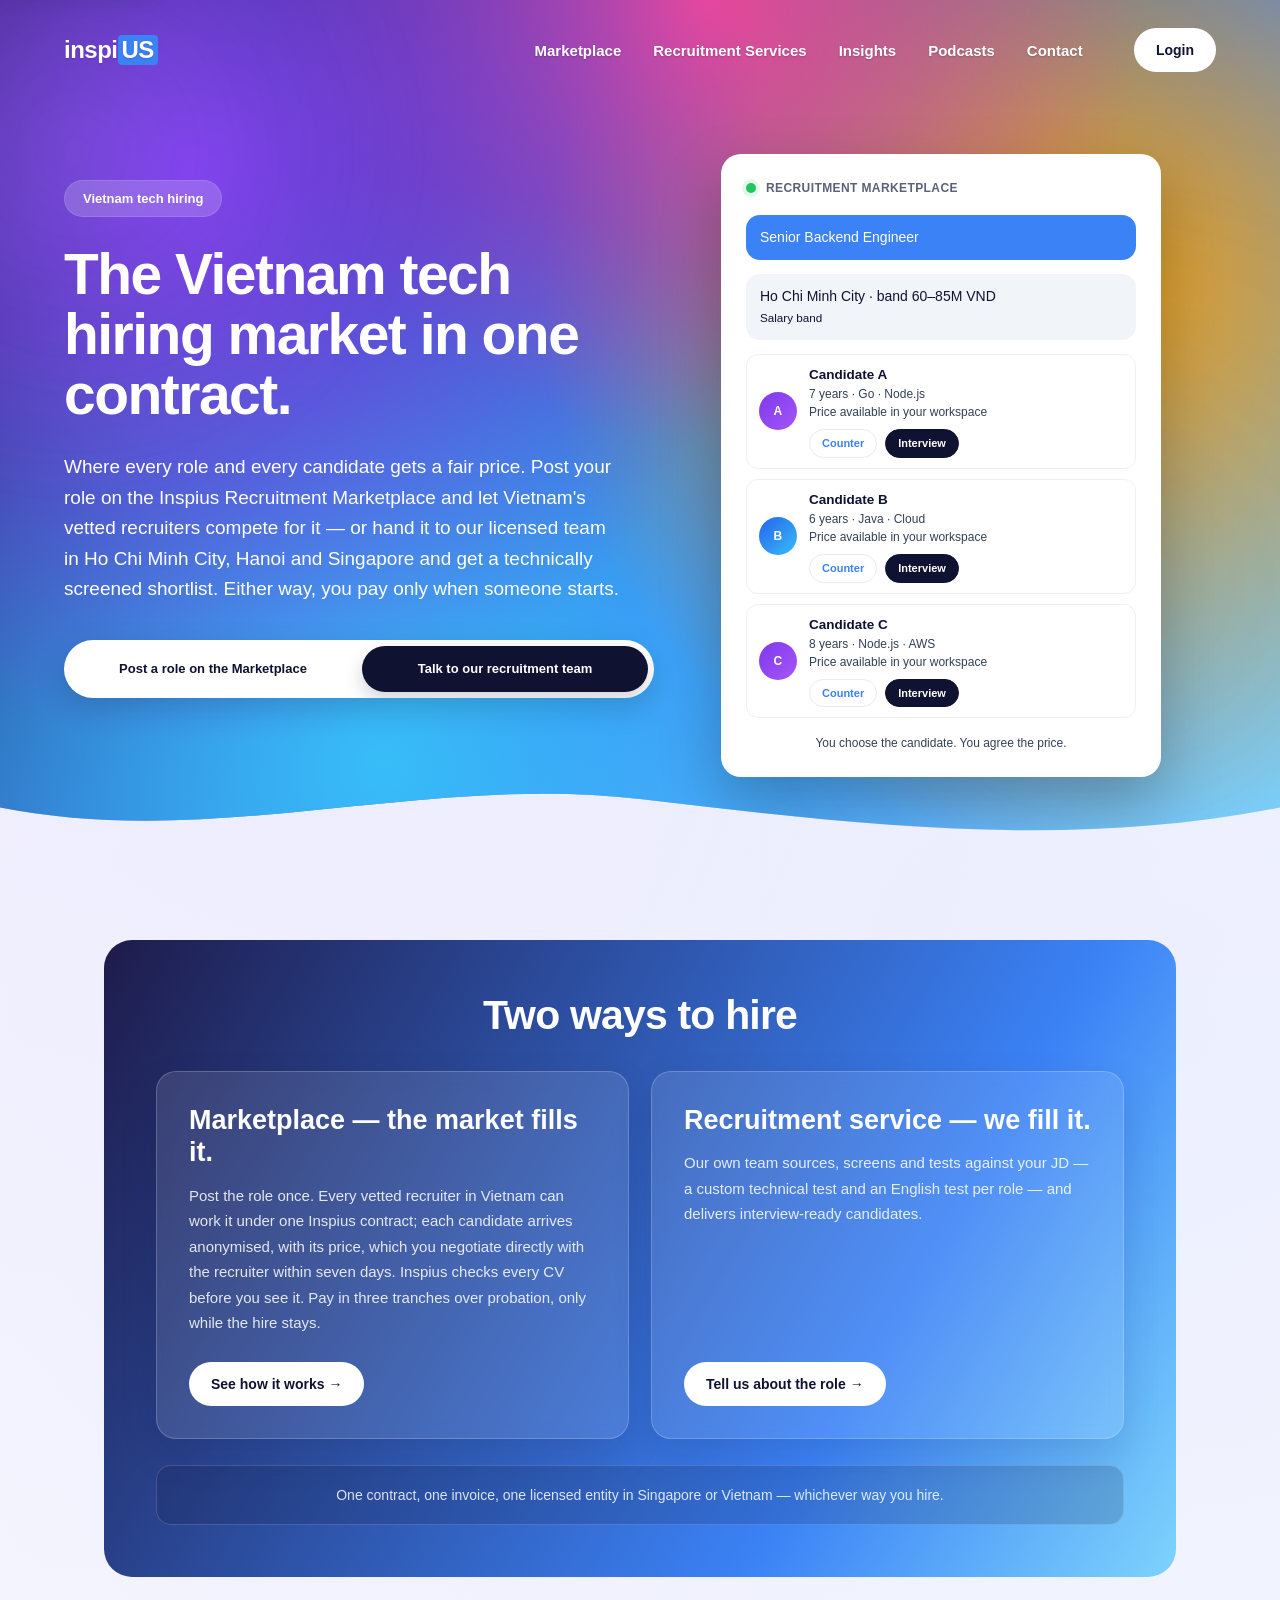
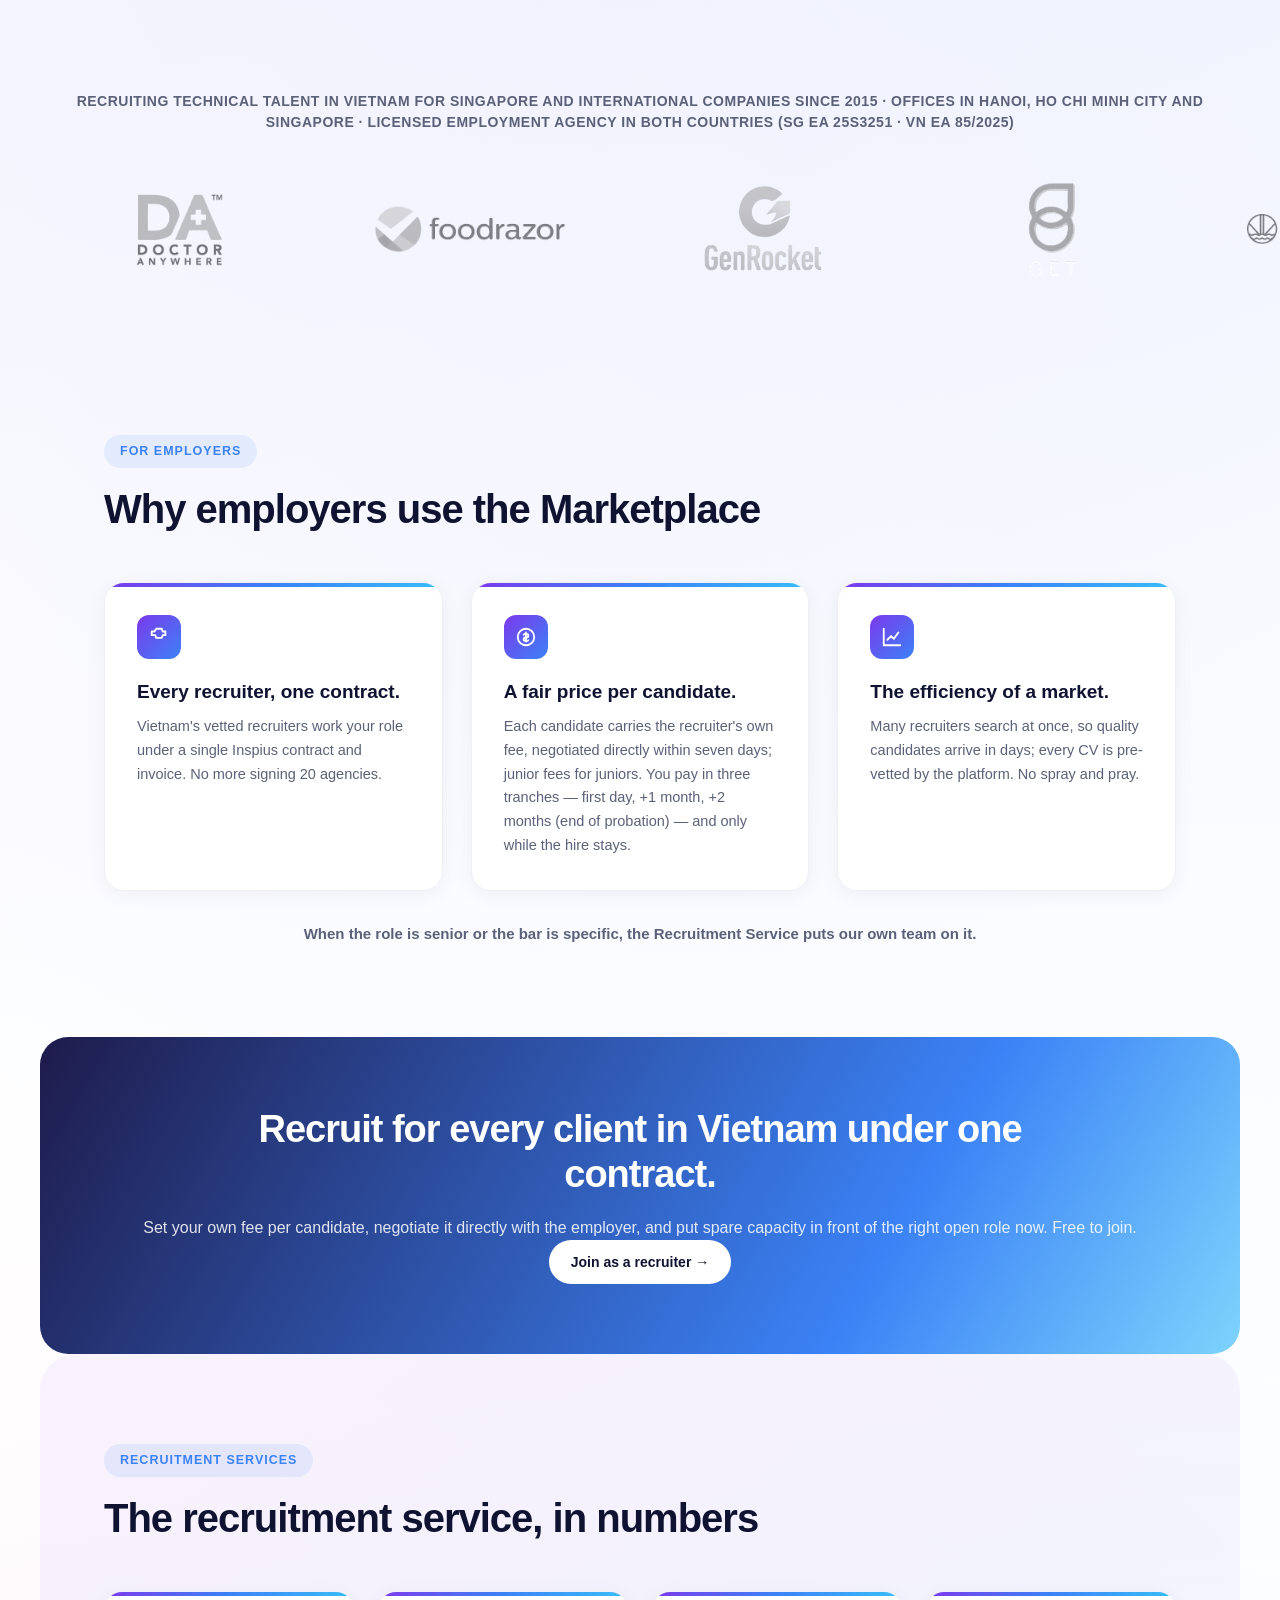
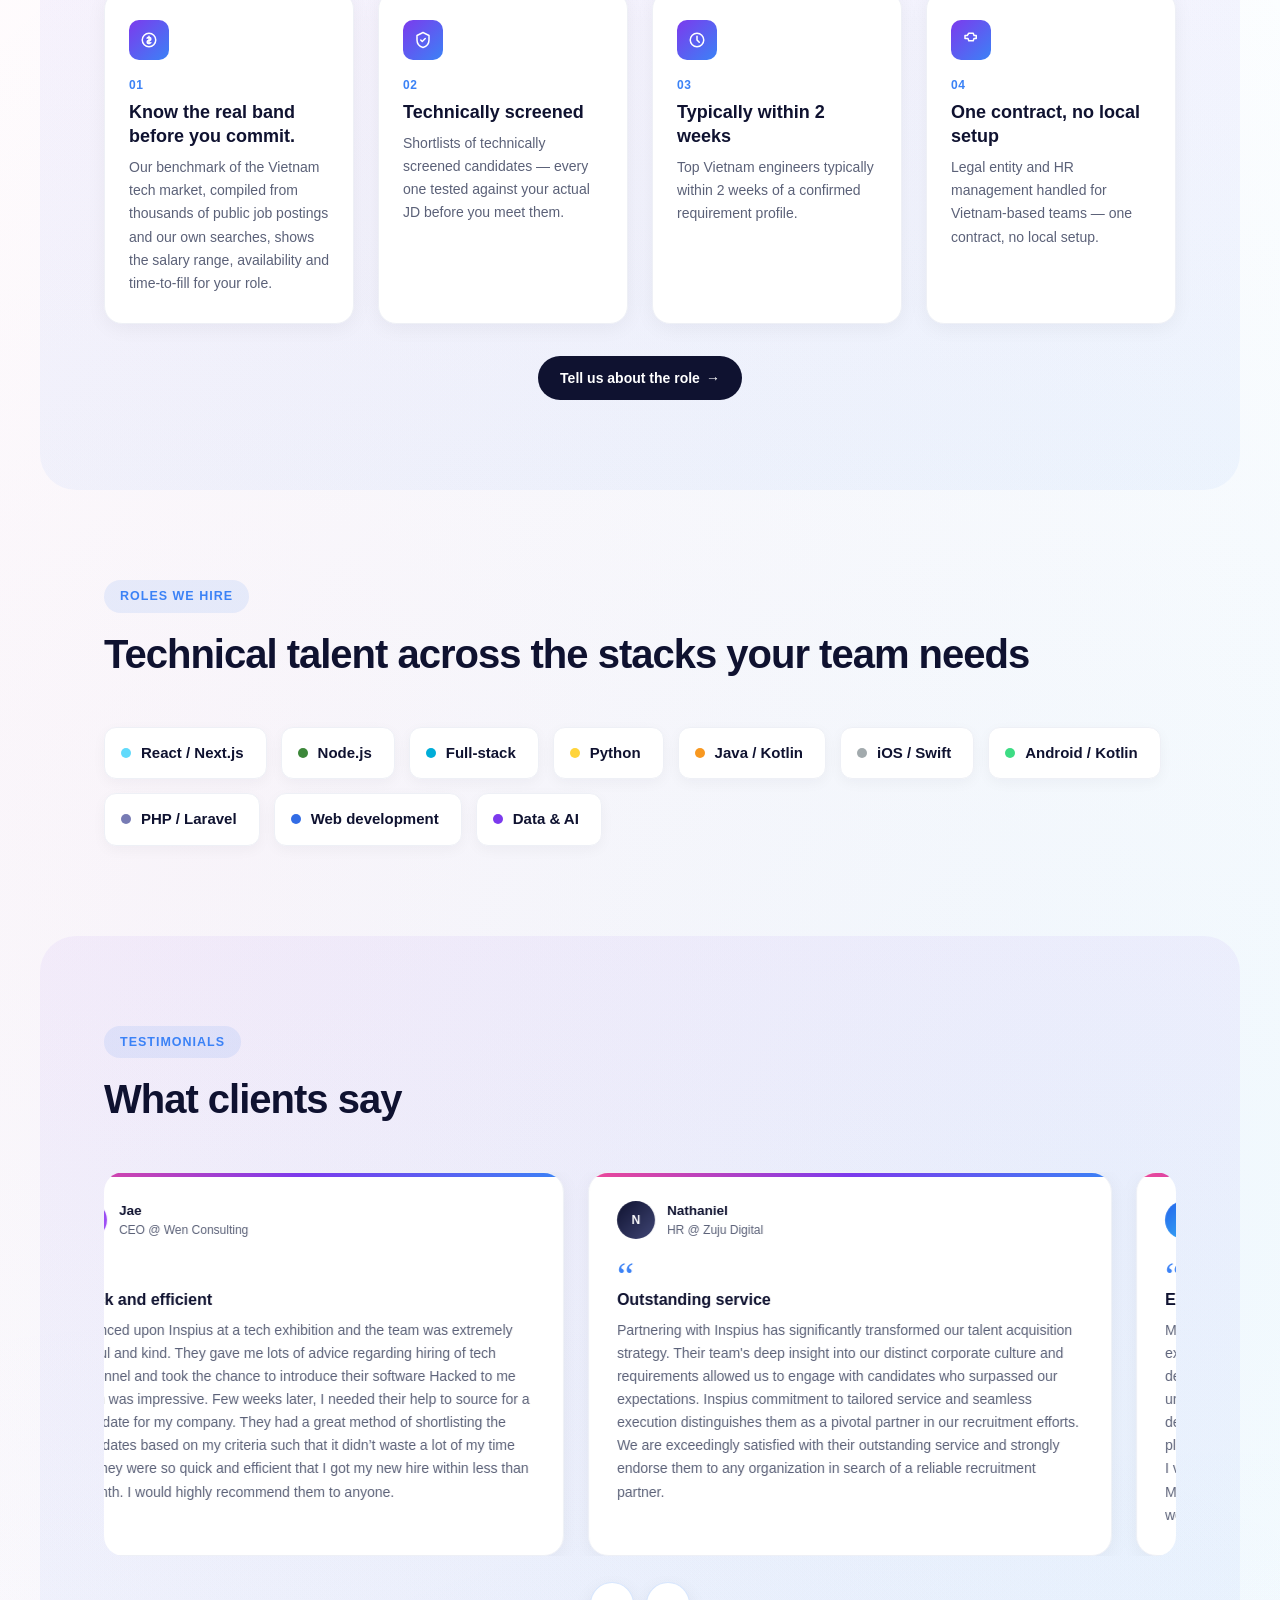
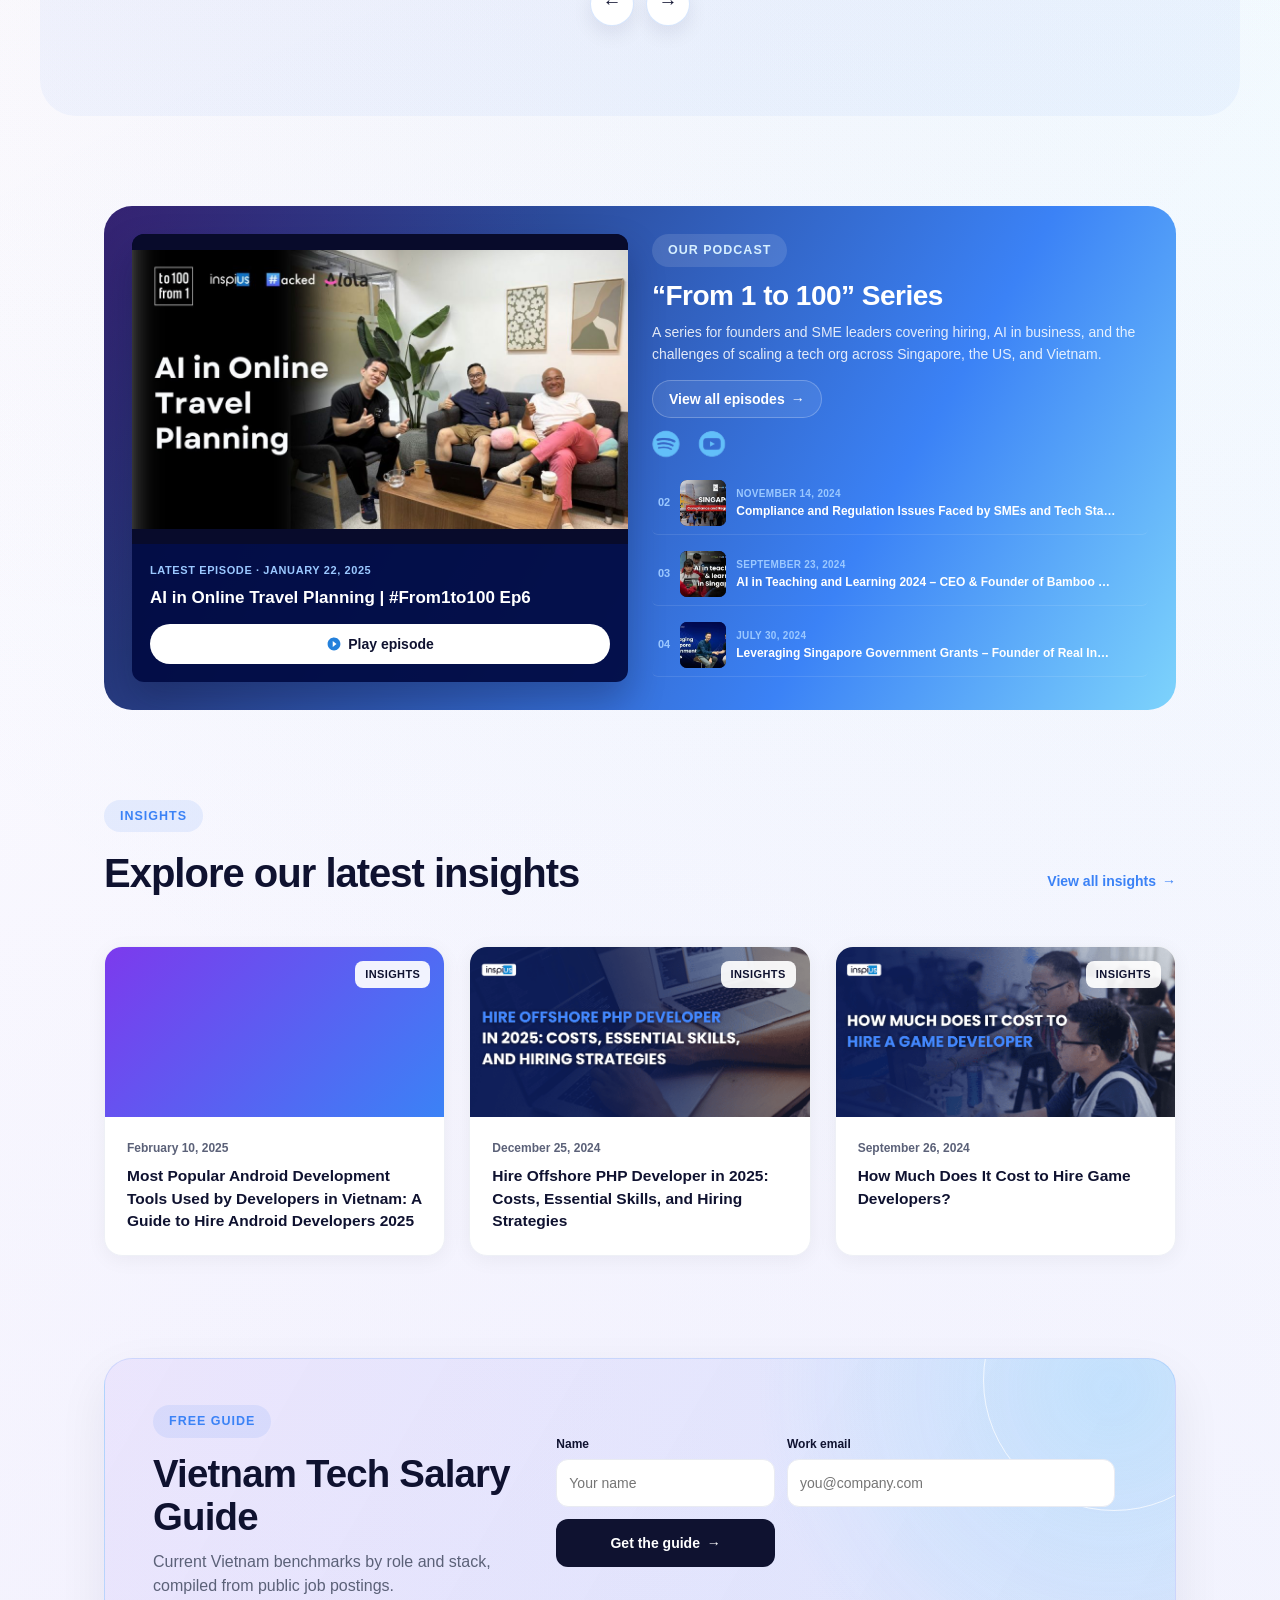
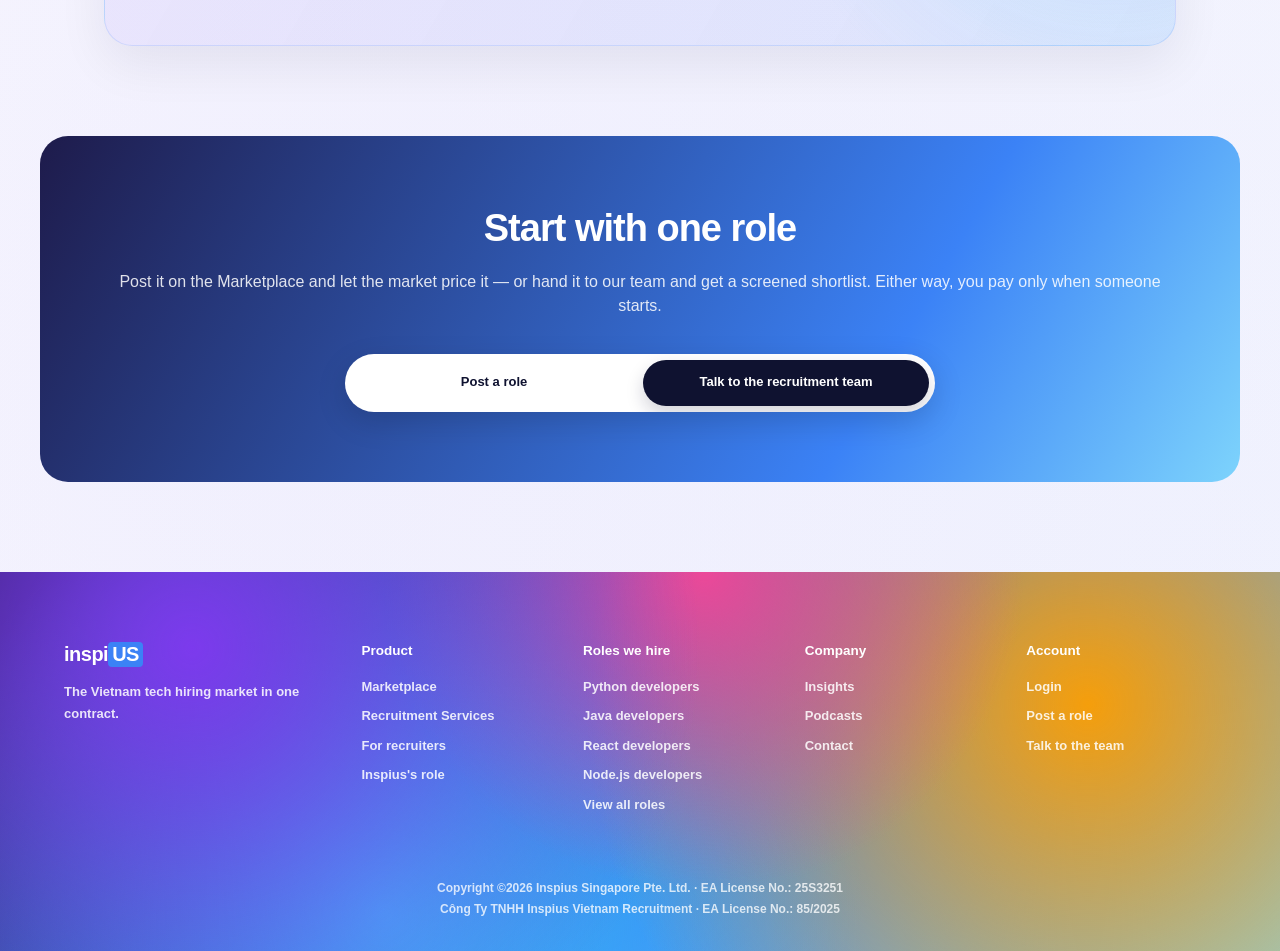
==== index.html @ 83c3fc25 "Add Inspius homepage and marketplace review pages" ====
<!DOCTYPE html>

<html lang="en-US" prefix="og: https://ogp.me/ns#"><head><meta charset="utf-8"/><meta content="width=device-width,initial-scale=1" name="viewport"/><title>Inspius — The Vietnam tech hiring market in one contract</title><link href="assets/css/home-redesign.css" rel="stylesheet"/><link href="marketplace-content.css" rel="stylesheet"/></head><body class="home wp-singular page-template page-template-template-home-redesign page-template-template-home-redesign-php page page-id-1867 wp-theme-inspius inspius-redesign-page inspius-home-redesign-page" data-rsssl="1"><div class="ir-page" id="page"> <a class="ir-skip-link" href="#ir-main">Skip to content</a> <svg aria-hidden="true" class="ir-clip-definitions" focusable="false" height="0" width="0"> <defs> <clippath clippathunits="objectBoundingBox" id="irHeroWaveClip"> <path d="M0,0.95 C0.1667,1.00 0.3333,0.91 0.5,0.94 C0.6667,0.97 0.8333,1.00 1.0,0.95 L1.0,0 L0,0 Z"></path> </clippath> </defs> </svg><header class="ir-hero"><nav aria-label="Primary navigation" class="ir-navbar"> <a aria-label="Inspius home" class="ir-logo" href="index.html"> inspi<span>US</span> </a> <button aria-controls="ir-nav-menu" aria-expanded="false" class="ir-nav-toggle" type="button"> <span class="ir-screen-reader-text">Toggle navigation</span> <span aria-hidden="true"></span> <span aria-hidden="true"></span> <span aria-hidden="true"></span> </button><div class="ir-nav-menu" id="ir-nav-menu"><ul class="ir-nav-links"><li><a href="marketplace.html">Marketplace</a></li><li><a href="index.html#how-we-help">Recruitment Services</a></li><li><a href="https://inspius.com/insights/">Insights</a></li><li><a href="https://inspius.com/podcasts/">Podcasts</a></li><li><a href="https://inspius.com/inquiry/">Contact</a></li></ul><div class="ir-nav-actions"> <a class="ir-button ir-button-light" href="https://app.inspius.com">Login</a></div></div></nav><div class="ir-hero-inner"><div class="ir-hero-copy"><div class="ir-badge">Vietnam tech hiring</div><h1 class="ir-headline">The Vietnam tech hiring market <span>in one contract.</span></h1><p class="ir-subtext">Where every role and every candidate gets a fair price. Post your role on the Inspius Recruitment Marketplace and let Vietnam's vetted recruiters compete for it — or hand it to our licensed team in Ho Chi Minh City, Hanoi and Singapore and get a technically screened shortlist. Either way, you pay only when someone starts.</p><div class="ir-cta-form ir-dual-cta"> <a href="marketplace.html">Post a role on the Marketplace</a> <a href="https://inspius.com/inquiry/">Talk to our recruitment team</a></div></div><div aria-label="Illustrative anonymised candidate listing" class="ir-mock-wrap content-listing-wrap"><div class="ir-card ir-card-agent content-listing"><div class="ir-agent-top"><span class="ir-agent-dot"></span><span class="ir-agent-label">Recruitment Marketplace</span></div><div class="ir-agent-message ir-agent-message-you">Senior Backend Engineer</div><div class="ir-agent-message">Ho Chi Minh City · band 60–85M VND<br/><small>Salary band</small></div><div class="ir-candidate-row"><span class="ir-avatar ir-avatar-purple">A</span><div class="cv-row-content"><div class="ir-candidate-name">Candidate A</div><div class="ir-candidate-meta">7 years · Go · Node.js</div><div class="ir-candidate-meta">Price available in your workspace</div><div class="cv-row-actions"><a href="https://app.inspius.com">Counter</a><a href="https://app.inspius.com">Interview</a></div></div></div><div class="ir-candidate-row"><span class="ir-avatar ir-avatar-blue">B</span><div class="cv-row-content"><div class="ir-candidate-name">Candidate B</div><div class="ir-candidate-meta">6 years · Java · Cloud</div><div class="ir-candidate-meta">Price available in your workspace</div><div class="cv-row-actions"><a href="https://app.inspius.com">Counter</a><a href="https://app.inspius.com">Interview</a></div></div></div><div class="ir-candidate-row"><span class="ir-avatar ir-avatar-purple">C</span><div class="cv-row-content"><div class="ir-candidate-name">Candidate C</div><div class="ir-candidate-meta">8 years · Node.js · AWS</div><div class="ir-candidate-meta">Price available in your workspace</div><div class="cv-row-actions"><a href="https://app.inspius.com">Counter</a><a href="https://app.inspius.com">Interview</a></div></div></div><p class="listing-caption">You choose the candidate. You agree the price.</p></div></div></div></header><main id="ir-main"><section aria-labelledby="two-paths-title" class="ir-section" id="two-paths"><div class="ir-podcast-wrap ir-two-path-wrap"><header class="ir-two-path-heading"><h2 id="two-paths-title">Two ways to hire</h2></header><article class="ir-two-path-card ir-two-path-product"><h3>Marketplace — the market fills it.</h3><p>Post the role once. Every vetted recruiter in Vietnam can work it under one Inspius contract; each candidate arrives anonymised, with its price, which you negotiate directly with the recruiter within seven days. Inspius checks every CV before you see it. Pay in three tranches over probation, only while the hire stays.</p><div class="ir-two-path-footer"> <a class="ir-button ir-button-light" href="marketplace.html">See how it works →</a></div></article><article class="ir-two-path-card ir-two-path-service"><h3>Recruitment service — we fill it.</h3><p>Our own team sources, screens and tests against your JD — a custom technical test and an English test per role — and delivers interview-ready candidates.</p><div class="ir-two-path-footer"> <a class="ir-button ir-button-light" href="https://inspius.com/inquiry/">Tell us about the role →</a></div></article><p class="ir-two-path-bridge">One contract, one invoice, one licensed entity in Singapore or Vietnam — whichever way you hire.</p></div></section><section aria-labelledby="trusted-by-title" class="ir-logo-strip"><h2 id="trusted-by-title">Recruiting technical talent in Vietnam for Singapore and international companies since 2015 · Offices in Hanoi, Ho Chi Minh City and Singapore · Licensed employment agency in both countries (SG EA 25S3251 · VN EA 85/2025)</h2><div aria-label="Selected clients" class="ir-logo-row"> <span class="ir-client-logo"> <img alt="Client logo 1" loading="eager" src="assets/client-1-removebg-preview.png"/> </span> <span class="ir-client-logo"> <img alt="Client logo 2" loading="eager" src="assets/client-2-removebg-preview.png"/> </span> <span class="ir-client-logo"> <img alt="Client logo 3" loading="eager" src="assets/client-3-removebg-preview.png"/> </span> <span class="ir-client-logo"> <img alt="Client logo 4" loading="eager" src="assets/client-4-removebg-preview.png"/> </span> <span class="ir-client-logo"> <img alt="Client logo 5" loading="eager" src="assets/client-5-removebg-preview.png"/> </span> <span class="ir-client-logo"> <img alt="Client logo 6" loading="eager" src="assets/client-6-removebg-preview.png"/> </span> <span class="ir-client-logo"> <img alt="Client logo 7" loading="eager" src="assets/client-7-removebg-preview.png"/> </span> <span class="ir-client-logo"> <img alt="Client logo 8" loading="eager" src="assets/client-8-removebg-preview.png"/> </span> <span aria-hidden="true" class="ir-client-logo"> <img alt="" loading="eager" src="assets/client-1-removebg-preview.png"/> </span> <span aria-hidden="true" class="ir-client-logo"> <img alt="" loading="eager" src="assets/client-2-removebg-preview.png"/> </span> <span aria-hidden="true" class="ir-client-logo"> <img alt="" loading="eager" src="assets/client-3-removebg-preview.png"/> </span> <span aria-hidden="true" class="ir-client-logo"> <img alt="" loading="eager" src="assets/client-4-removebg-preview.png"/> </span> <span aria-hidden="true" class="ir-client-logo"> <img alt="" loading="eager" src="assets/client-5-removebg-preview.png"/> </span> <span aria-hidden="true" class="ir-client-logo"> <img alt="" loading="eager" src="assets/client-6-removebg-preview.png"/> </span> <span aria-hidden="true" class="ir-client-logo"> <img alt="" loading="eager" src="assets/client-7-removebg-preview.png"/> </span> <span aria-hidden="true" class="ir-client-logo"> <img alt="" loading="eager" src="assets/client-8-removebg-preview.png"/> </span></div></section><section aria-labelledby="how-it-fits-title" class="ir-section"><div class="ir-section-tag">For employers</div><h2 class="ir-section-title" id="how-it-fits-title">Why employers use the Marketplace</h2><div class="ir-feature-grid"><article class="ir-feature-card"><div aria-hidden="true" class="ir-feature-icon" data-original-icon="contract" title="contract"><svg fill="none" stroke="currentColor" stroke-linecap="round" stroke-linejoin="round" stroke-width="2" viewbox="0 0 24 24">
<path d="M9 3h6l1 3h3v4h-3l-1 3h-6l-1-3H4V6h3l2-3z"></path>
</svg></div><h3>Every recruiter, one contract.</h3><p>Vietnam's vetted recruiters work your role under a single Inspius contract and invoice. No more signing 20 agencies.</p></article><article class="ir-feature-card"><div aria-hidden="true" class="ir-feature-icon" data-original-icon="fee" title="fee"><svg fill="none" stroke="currentColor" stroke-linecap="round" stroke-linejoin="round" stroke-width="2" viewbox="0 0 24 24">
<circle cx="12" cy="12" r="9"></circle>
<path d="M12 7v10M9.5 9.5a2.5 2.5 0 0 1 2.5-1h.5a2 2 0 0 1 0 4h-1a2 2 0 0 0 0 4h.5a2.5 2.5 0 0 0 2.5-1"></path>
</svg></div><h3>A fair price per candidate.</h3><p>Each candidate carries the recruiter's own fee, negotiated directly within seven days; junior fees for juniors. You pay in three tranches — first day, +1 month, +2 months (end of probation) — and only while the hire stays.</p></article><article class="ir-feature-card"><div aria-hidden="true" class="ir-feature-icon" data-original-icon="trend" title="trend"><svg fill="none" stroke="currentColor" stroke-linecap="round" stroke-linejoin="round" stroke-width="2" viewbox="0 0 24 24"><path d="M3 3v18h18"></path><path d="m7 15 4-4 3 3 5-7"></path></svg></div><h3>The efficiency of a market.</h3><p>Many recruiters search at once, so quality candidates arrive in days; every CV is pre-vetted by the platform. No spray and pray.</p></article></div><p class="ir-section-summary">When the role is senior or the bar is specific, the Recruitment Service puts our own team on it.</p></section><section class="ir-final-cta content-recruiter-band"><h2>Recruit for every client in Vietnam under one contract.</h2><p>Set your own fee per candidate, negotiate it directly with the employer, and put spare capacity in front of the right open role now. Free to join.</p><div class="ir-final-actions"><a class="ir-button ir-button-light" href="marketplace.html#recruiters">Join as a recruiter →</a></div></section><section aria-labelledby="how-we-help-title" class="ir-section ir-section-alt" id="how-we-help"><div class="ir-section-tag">Recruitment services</div><h2 class="ir-section-title" id="how-we-help-title">The recruitment service, in numbers</h2><div class="ir-process-grid"><article class="ir-process-card"><div aria-hidden="true" class="ir-process-icon"> <svg fill="none" stroke="currentColor" stroke-linecap="round" stroke-linejoin="round" stroke-width="2" viewBox="0 0 24 24"> <circle cx="12" cy="12" r="9"></circle> <path d="M12 7v10M9.5 9.5a2.5 2.5 0 0 1 2.5-1h.5a2 2 0 0 1 0 4h-1a2 2 0 0 0 0 4h.5a2.5 2.5 0 0 0 2.5-1"></path> </svg></div><div class="ir-process-number">01</div><h3>Know the real band before you commit.</h3><p>Our benchmark of the Vietnam tech market, compiled from thousands of public job postings and our own searches, shows the salary range, availability and time-to-fill for your role.</p></article><article class="ir-process-card"><div aria-hidden="true" class="ir-process-icon"> <svg fill="none" stroke="currentColor" stroke-linecap="round" stroke-linejoin="round" stroke-width="2" viewBox="0 0 24 24"> <path d="M12 2 4 6v6c0 5 3.5 8.7 8 10 4.5-1.3 8-5 8-10V6l-8-4z"></path> <path d="m9 12 2 2 4-4"></path> </svg></div><div class="ir-process-number">02</div><h3>Technically screened</h3><p>Shortlists of technically screened candidates — every one tested against your actual JD before you meet them.</p></article><article class="ir-process-card"><div aria-hidden="true" class="ir-process-icon"> <svg fill="none" stroke="currentColor" stroke-linecap="round" stroke-linejoin="round" stroke-width="2" viewBox="0 0 24 24"> <circle cx="12" cy="12" r="9"></circle> <path d="M12 7v5l3 3"></path> </svg></div><div class="ir-process-number">03</div><h3>Typically within 2 weeks</h3><p>Top Vietnam engineers typically within 2 weeks of a confirmed requirement profile.</p></article><article class="ir-process-card"><div aria-hidden="true" class="ir-process-icon"> <svg fill="none" stroke="currentColor" stroke-linecap="round" stroke-linejoin="round" stroke-width="2" viewBox="0 0 24 24"> <path d="M9 3h6l1 3h3v4h-3l-1 3h-6l-1-3H4V6h3l2-3z"></path> </svg></div><div class="ir-process-number">04</div><h3>One contract, no local setup</h3><p>Legal entity and HR management handled for Vietnam-based teams — one contract, no local setup.</p></article></div><div class="ir-section-action"> <a class="ir-button ir-button-dark" href="https://inspius.com/inquiry/">Tell us about the role <span aria-hidden="true">→</span></a></div></section><section aria-labelledby="tech-stacks-title" class="ir-section" id="tech-stacks"><div class="ir-section-tag">Roles we hire</div><h2 class="ir-section-title" id="tech-stacks-title">Technical talent across the stacks your team needs</h2><div class="ir-stack-pills"> <span><i style="--pill-color:#61dafb"></i><a href="https://inspius.com/hire-reactjs-developer/">React / Next.js</a></span> <span><i style="--pill-color:#3c873a"></i><a href="https://inspius.com/hire-nodejs-developers/">Node.js</a></span> <span><i style="--pill-color:#00add8"></i><a href="https://inspius.com/hire-full-stack-developer/">Full-stack</a></span> <span><i style="--pill-color:#ffd43b"></i><a href="https://inspius.com/hire-python-developer/">Python</a></span> <span><i style="--pill-color:#f89820"></i><a href="https://inspius.com/hire-java-developer/">Java / Kotlin</a></span> <span><i style="--pill-color:#a2aaad"></i><a href="https://inspius.com/hire-ios-developers/">iOS / Swift</a></span> <span><i style="--pill-color:#3ddc84"></i><a href="https://inspius.com/hire-android-developers/">Android / Kotlin</a></span> <span><i style="--pill-color:#777bb4"></i><a href="https://inspius.com/hire-php-developer/">PHP / Laravel</a></span> <span><i style="--pill-color:#326ce5"></i><a href="https://inspius.com/hire-web-developers/">Web development</a></span> <span><i style="--pill-color:#7c3aed"></i><a href="https://inspius.com/hire-ai-developers/">Data &amp; AI</a></span></div></section><section aria-labelledby="testimonials-title" class="ir-section ir-section-alt"><div class="ir-section-tag">Testimonials</div><h2 class="ir-section-title" id="testimonials-title">What clients say</h2><div class="ir-testimonial-slider" data-testimonial-slider=""><div class="ir-testimonial-viewport"><div class="ir-testimonial-grid ir-testimonial-track"><article class="ir-testimonial-card"><div class="ir-testimonial-top"> <span aria-hidden="true" class="ir-avatar ir-avatar-purple">J</span><div><div class="ir-person">Jae</div><div class="ir-role">CEO @ Wen Consulting</div></div></div><div aria-hidden="true" class="ir-quote">“</div><h3>Quick and efficient</h3><p>I chanced upon Inspius at a tech exhibition and the team was extremely helpful and kind. They gave me lots of advice regarding hiring of tech personnel and took the chance to introduce their software Hacked to me which was impressive. Few weeks later, I needed their help to source for a candidate for my company. They had a great method of shortlisting the candidates based on my criteria such that it didn’t waste a lot of my time and they were so quick and efficient that I got my new hire within less than a month. I would highly recommend them to anyone.</p></article><article class="ir-testimonial-card"><div class="ir-testimonial-top"> <span aria-hidden="true" class="ir-avatar ir-avatar-navy">N</span><div><div class="ir-person">Nathaniel</div><div class="ir-role">HR @ Zuju Digital</div></div></div><div aria-hidden="true" class="ir-quote">“</div><h3>Outstanding service</h3><p>Partnering with Inspius has significantly transformed our talent acquisition strategy. Their team's deep insight into our distinct corporate culture and requirements allowed us to engage with candidates who surpassed our expectations. Inspius commitment to tailored service and seamless execution distinguishes them as a pivotal partner in our recruitment efforts. We are exceedingly satisfied with their outstanding service and strongly endorse them to any organization in search of a reliable recruitment partner.</p></article><article class="ir-testimonial-card"><div class="ir-testimonial-top"> <span aria-hidden="true" class="ir-avatar ir-avatar-blue">R</span><div><div class="ir-person">Rahul</div><div class="ir-role">Founder @ Kraken</div></div></div><div aria-hidden="true" class="ir-quote">“</div><h3>Exceptional</h3><p>My experience with Inspius has been very good. We wanted to move our existing digital platform’s development to Vietnam and also continue further development there. Our requirements were quite specific and Inspius understood the requirements quite easily. They then shortlisted the developers required basis various specifics and we have been very pleased with our developers since then. They were extremely helpful when I visited Vietnam, providing me office space to work with my team there. My overall experience has been exceptional and I highly recommend working with them. I will definitely continue.</p></article><article class="ir-testimonial-card"><div class="ir-testimonial-top"> <span aria-hidden="true" class="ir-avatar ir-avatar-navy">A</span><div><div class="ir-person">Alan</div><div class="ir-role">Founder @ Junnus</div></div></div><div aria-hidden="true" class="ir-quote">“</div><h3>Showcased remarkable quality &amp; relevance</h3><p>Inspius exceeded our expectations as we ventured into remote recruitment for the first time. The software and data talents screened by Inspius showcased remarkable quality and relevance. The team’s responsiveness and assistance were commendable throughout the process. Moreover, their pricing proved to be both reasonable and competitive, outshining over 10 agencies from Vietnam and neighboring regions during the search process.</p></article></div></div><div class="ir-testimonial-controls"> <button aria-label="Previous testimonial" class="ir-testimonial-arrow ir-testimonial-prev" type="button">←</button> <!-- <span class="ir-testimonial-status" aria-live="polite"></span> --> <button aria-label="Next testimonial" class="ir-testimonial-arrow ir-testimonial-next" type="button">→</button></div></div></section><section aria-labelledby="podcasts-title" class="ir-section" id="podcasts"><div class="ir-podcast-wrap"><article class="ir-podcast-featured"> <a aria-label="Listen to the latest podcast episode" class="ir-podcast-featured-image ir-podcast-episode-image" href="https://inspius.com/podcasts/ai-in-online-travel-planning-from1to100-ep7/"> <img alt="AI in Online Travel Planning | #From1to100 Ep6" loading="eager" src="assets/Podcast-thumbnail-4-1024x576.png"/> </a><div class="ir-podcast-featured-body"><div class="ir-podcast-featured-meta">Latest episode · January 22, 2025</div><h3>AI in Online Travel Planning | #From1to100 Ep6</h3> <a class="ir-button ir-button-light" href="https://inspius.com/podcasts/ai-in-online-travel-planning-from1to100-ep7/"><img alt="" aria-hidden="true" loading="eager" src="assets/play.svg"/> Play episode</a></div></article><div class="ir-podcast-copy"><div class="ir-section-tag">Our podcast</div><h2 id="podcasts-title">“From 1 to 100” Series</h2><p>A series for founders and SME leaders covering hiring, AI in business, and the challenges of scaling a tech org across Singapore, the US, and Vietnam.</p> <a class="ir-button ir-button-light" href="https://inspius.com/podcasts/">View all episodes <span aria-hidden="true">→</span></a><div aria-label="Podcast platforms" class="ir-podcast-links"> <a aria-label="Listen on Spotify" href="https://open.spotify.com/episode/7bgTYMWqda66PByvFReAnG%3Fsi%3DtXC3cX_9QHm74cApKa0rmQ" rel="noopener noreferrer" target="_blank"><img alt="Spotify" loading="eager" src="assets/spotify.svg"/></a> <a aria-label="Watch on YouTube" href="https://www.youtube.com/watch?v=wcj4MSMvpwo" rel="noopener noreferrer" target="_blank"><img alt="YouTube" loading="eager" src="assets/youtube.svg"/></a></div><div aria-label="Ten more latest podcast episodes" class="ir-podcast-latest-list"> <a class="ir-podcast-latest-row" href="https://inspius.com/podcasts/compliance-and-regulation-issues-faced-by-smes-and-tech-start-ups-in-singapore-from1to100-ep5/"> <span aria-hidden="true" class="ir-podcast-latest-index">02</span> <span class="ir-podcast-latest-thumb"><img alt="" loading="eager" src="assets/Podcast-thumbnail-3-150x150.jpg"/></span> <span class="ir-podcast-latest-info"> <small>November 14, 2024</small> <strong>Compliance and Regulation Issues Faced by SMEs and Tech Start-ups in Singapore | #From1to100 Ep6</strong> </span> <span aria-hidden="true" class="ir-podcast-latest-play">▶</span> </a> <a class="ir-podcast-latest-row" href="https://inspius.com/podcasts/ai-in-teaching-and-learning-2024-ceo-founder-of-bamboo-system-technology-from1to100-ep5/"> <span aria-hidden="true" class="ir-podcast-latest-index">03</span> <span class="ir-podcast-latest-thumb"><img alt="" loading="eager" src="assets/Podcast-thumbnail-2-150x150.jpg"/></span> <span class="ir-podcast-latest-info"> <small>September 23, 2024</small> <strong>AI in Teaching and Learning 2024 – CEO &amp; Founder of Bamboo System Technology | #From1to100 Ep5</strong> </span> <span aria-hidden="true" class="ir-podcast-latest-play">▶</span> </a> <a class="ir-podcast-latest-row" href="https://inspius.com/podcasts/leveraging-singapore-government-grants-founder-of-real-inbound-consulting-from1to100-ep4/"> <span aria-hidden="true" class="ir-podcast-latest-index">04</span> <span class="ir-podcast-latest-thumb"><img alt="" loading="eager" src="assets/Podcast-thumbnail-6-150x150.jpg"/></span> <span class="ir-podcast-latest-info"> <small>July 30, 2024</small> <strong>Leveraging Singapore Government Grants – Founder of Real Inbound Consulting | #From1to100 Ep4</strong> </span> <span aria-hidden="true" class="ir-podcast-latest-play">▶</span> </a> <a class="ir-podcast-latest-row" href="https://inspius.com/podcasts/commercialising-ai-ceo-founder-of-quickdesk-engages-ai-from1to100-ep3/"> <span aria-hidden="true" class="ir-podcast-latest-index">05</span> <span class="ir-podcast-latest-thumb"><img alt="" loading="eager" src="assets/Podcast-thumbnail-5-150x150.jpg"/></span> <span class="ir-podcast-latest-info"> <small>July 5, 2024</small> <strong>Commercialising AI – CEO &amp; Founder of QuickDesk &amp; Engages.ai | #From1to100 Ep3</strong> </span> <span aria-hidden="true" class="ir-podcast-latest-play">▶</span> </a> <a class="ir-podcast-latest-row" href="https://inspius.com/podcasts/hiring-tech-talents-in-vietnam-what-do-you-need-to-know-talentsalls-ceo-from1to100-ep2/"> <span aria-hidden="true" class="ir-podcast-latest-index">06</span> <span class="ir-podcast-latest-thumb"><img alt="" loading="eager" src="assets/4-150x150.jpg"/></span> <span class="ir-podcast-latest-info"> <small>July 5, 2024</small> <strong>Hiring tech talents in Vietnam: What do you need to know? – TalentsAll’s CEO | #From1to100 Ep2</strong> </span> <span aria-hidden="true" class="ir-podcast-latest-play">▶</span> </a> <a class="ir-podcast-latest-row" href="https://inspius.com/podcasts/getting-your-workforce-ai-ready-befinityais-co-founder-from1to100-ep1/"> <span aria-hidden="true" class="ir-podcast-latest-index">07</span> <span class="ir-podcast-latest-thumb"><img alt="" loading="eager" src="assets/3-150x150.jpg"/></span> <span class="ir-podcast-latest-info"> <small>July 5, 2024</small> <strong>Getting your workforce AI-ready – BefinityAI’s Co-Founder | #From1to100 Ep1</strong> </span> <span aria-hidden="true" class="ir-podcast-latest-play">▶</span> </a> <a class="ir-podcast-latest-row" href="https://inspius.com/podcasts/the-state-of-ai-in-singapore-brandrev-ai-ceo-founder-techinfocus-podcast-02-inspius/"> <span aria-hidden="true" class="ir-podcast-latest-index">08</span> <span class="ir-podcast-latest-thumb"><img alt="" loading="eager" src="assets/2-150x150.jpg"/></span> <span class="ir-podcast-latest-info"> <small>July 5, 2024</small> <strong>The State of AI in Singapore – Brandrev.ai CEO &amp; Founder | #TechInFocus Podcast 02 | Inspius</strong> </span> <span aria-hidden="true" class="ir-podcast-latest-play">▶</span> </a> <a class="ir-podcast-latest-row" href="https://inspius.com/podcasts/is-remote-working-here-to-stay-kickoff-by-zuju-cto-techinfocus-podcast-01-inspius/"> <span aria-hidden="true" class="ir-podcast-latest-index">09</span> <span class="ir-podcast-latest-thumb"><img alt="" loading="eager" src="assets/Podcast-thumbnail-1-150x150.jpg"/></span> <span class="ir-podcast-latest-info"> <small>July 5, 2024</small> <strong>Is remote working here to stay? – Kickoff by Zuju CTO | #TechInFocus Podcast 01 | Inspius</strong> </span> <span aria-hidden="true" class="ir-podcast-latest-play">▶</span> </a></div></div></div></section><section aria-labelledby="insights-title" class="ir-section" id="insights"><div class="ir-section-heading-row"><div><div class="ir-section-tag">Insights</div><h2 class="ir-section-title" id="insights-title">Explore our latest insights</h2></div> <a class="ir-text-link" href="https://inspius.com/insights/">View all insights <span aria-hidden="true">→</span></a></div><div class="ir-insight-grid"> <a class="ir-insight-card" href="https://inspius.com/insights/hire-android-developers-vietnam-top-tools/"><div class="ir-insight-thumb ir-insight-thumb-0"> <span class="ir-insight-tag">Insights</span> <img alt="Android Development Tools" class="attachment-medium_large size-medium_large wp-post-image" decoding="async" height="311" loading="eager" sizes="auto, (max-width: 640px) 100vw, 640px" src="assets/Copy-of-Article-banner-Mobile-Developer-9-768x373.png" width="640"/></div><div class="ir-insight-body"> <time datetime="2025-02-10T09:32:51+00:00">February 10, 2025</time><h3>Most Popular Android Development Tools Used by Developers in Vietnam: A Guide to Hire Android Developers 2025</h3></div> </a> <a class="ir-insight-card" href="https://inspius.com/insights/hire-offshore-php-developer-in-2025/"><div class="ir-insight-thumb ir-insight-thumb-1"> <span class="ir-insight-tag">Insights</span> <img alt="Hire Offshore PHP Developers" class="attachment-medium_large size-medium_large wp-post-image" decoding="async" height="311" loading="eager" sizes="auto, (max-width: 640px) 100vw, 640px" src="assets/Copy-of-Article-banner-Mobile-Developer-6-768x373.png" width="640"/></div><div class="ir-insight-body"> <time datetime="2024-12-25T08:09:58+00:00">December 25, 2024</time><h3>Hire Offshore PHP Developer in 2025: Costs, Essential Skills, and Hiring Strategies</h3></div> </a> <a class="ir-insight-card" href="https://inspius.com/insights/hire-game-developers-cost/"><div class="ir-insight-thumb ir-insight-thumb-2"> <span class="ir-insight-tag">Insights</span> <img alt="How Much Does It Cost to Hire a Game Developer" class="attachment-medium_large size-medium_large wp-post-image" decoding="async" height="311" loading="eager" sizes="auto, (max-width: 640px) 100vw, 640px" src="assets/Copy-of-Article-banner-Mobile-Developer-4-768x373.png" width="640"/></div><div class="ir-insight-body"> <time datetime="2024-09-26T08:03:10+00:00">September 26, 2024</time><h3>How Much Does It Cost to Hire Game Developers?</h3></div> </a></div></section><section aria-labelledby="salary-guide-title" class="ir-section ir-salary-guide" id="salary-guide"><div class="ir-salary-guide-card"><div class="ir-salary-guide-copy"><div class="ir-section-tag">Free guide</div><h2 id="salary-guide-title">Vietnam Tech Salary Guide</h2><p>Current Vietnam benchmarks by role and stack, compiled from public job postings.</p></div><form action="#" class="ir-resource-form ir-salary-guide-form validate" id="mc-embedded-subscribe-form" method="get" name="mc-embedded-subscribe-form"> <label class="ir-salary-guide-field" for="ir-salary-guide-name"> <span>Name</span> <input autocomplete="name" id="ir-salary-guide-name" name="FNAME" placeholder="Your name" required="" type="text"/> </label> <label class="ir-salary-guide-field" for="ir-salary-guide-email"> <span>Work email</span> <input autocomplete="email" id="ir-salary-guide-email" inputmode="email" name="EMAIL" placeholder="you@company.com" required="" type="email"/> </label><div aria-hidden="true" class="ir-form-honeypot"> <input name="b_f7c4dc0e2ce29518a1dc1e965_9e338cb766" tabindex="-1" type="text" value=""/></div><div aria-live="polite" class="clear" id="mce-responses"><div class="response" id="mce-error-response" style="display:none"></div><div class="response" id="mce-success-response" style="display:none"></div></div> <button id="mc-embedded-subscribe" name="subscribe" type="submit">Get the guide <span aria-hidden="true">→</span></button></form></div></section><section aria-labelledby="final-cta-title" class="ir-final-cta"><h2 id="final-cta-title">Start with one role</h2><p>Post it on the Marketplace and let the market price it — or hand it to our team and get a screened shortlist. Either way, you pay only when someone starts.</p><div class="ir-cta-form ir-dual-cta"> <a href="marketplace.html">Post a role</a> <a href="https://inspius.com/inquiry/">Talk to the recruitment team</a></div></section></main><footer class="ir-footer"><div class="ir-footer-grid"><div class="ir-footer-brand"> <a class="ir-logo" href="index.html">inspi<span>US</span></a><p>The Vietnam tech hiring market in one contract.</p></div><div class="ir-footer-column"><h2>Product</h2><a href="marketplace.html">Marketplace</a><a href="index.html#how-we-help">Recruitment Services</a><a href="marketplace.html#recruiters">For recruiters</a><a href="marketplace.html#trust">Inspius's role</a></div><div class="ir-footer-column"><h2>Roles we hire</h2> <a href="https://inspius.com/hire-python-developer/">Python developers</a> <a href="https://inspius.com/hire-java-developer/">Java developers</a> <a href="https://inspius.com/hire-reactjs-developer/">React developers</a> <a href="https://inspius.com/hire-nodejs-developers/">Node.js developers</a> <a href="#tech-stacks">View all roles</a></div><div class="ir-footer-column"><h2>Company</h2> <a href="https://inspius.com/insights/">Insights</a> <a href="https://inspius.com/podcasts/">Podcasts</a> <a href="https://inspius.com/inquiry/">Contact</a></div><div class="ir-footer-column"><h2>Account</h2> <a href="https://app.inspius.com">Login</a> <a href="marketplace.html">Post a role</a> <a href="https://inspius.com/inquiry/">Talk to the team</a></div></div><div class="ir-footer-bottom"> Copyright ©2026 Inspius Singapore Pte. Ltd. · EA License No.: 25S3251<br/> Công Ty TNHH Inspius Vietnam Recruitment · EA License No.: 85/2025</div></footer></div> <script src="assets/js/home-redesign-motion.js"></script><script src="preview-forms.js"></script></body></html>
---- assets/css/home-redesign.css ----
body.inspius-redesign-page {
	margin: 0;
	color: #0f1230;
	background:
		radial-gradient(circle at 8% 8%, rgba(124, 58, 237, 0.07), transparent 32%),
		radial-gradient(circle at 92% 14%, rgba(59, 130, 246, 0.08), transparent 34%),
		radial-gradient(circle at 15% 55%, rgba(236, 72, 153, 0.05), transparent 34%),
		radial-gradient(circle at 85% 60%, rgba(56, 189, 248, 0.08), transparent 36%),
		radial-gradient(circle at 25% 92%, rgba(124, 58, 237, 0.06), transparent 34%),
		radial-gradient(circle at 95% 95%, rgba(59, 130, 246, 0.06), transparent 34%),
		#fff;
	background-attachment: scroll;
}

.ir-page {
	--ir-ink: #0f1230;
	--ir-blue: #3b82f6;
	--ir-purple: #7c3aed;
	--ir-pink: #ec4899;
	--ir-sky: #7dd3fc;
	--ir-gray: #5b6178;
	--ir-border: #e9ebf2;
	min-width: 0;
	overflow: hidden;
	font-family: -apple-system, BlinkMacSystemFont, "Segoe UI", Helvetica, Arial, sans-serif;
	font-size: 16px;
	line-height: 1.5;
	color: var(--ir-ink);
	-webkit-font-smoothing: antialiased;
}

.ir-page,
.ir-page * {
	box-sizing: border-box;
}

.ir-page h1,
.ir-page h2,
.ir-page h3,
.ir-page p,
.ir-page ul {
	margin: 0;
	padding: 0;
}

.ir-page a {
	color: inherit;
	text-decoration: none;
}

.ir-page button,
.ir-page input {
	font: inherit;
}

.ir-page button,
.ir-page a {
	-webkit-tap-highlight-color: transparent;
}

/* .ir-page a:focus-visible,
.ir-page button:focus-visible,
.ir-page input:focus-visible {
	outline: 3px solid #fbbf24;
	outline-offset: 3px;
} */

.ir-screen-reader-text {
	position: absolute !important;
	width: 1px !important;
	height: 1px !important;
	padding: 0 !important;
	margin: -1px !important;
	overflow: hidden !important;
	clip: rect(0, 0, 0, 0) !important;
	white-space: nowrap !important;
	border: 0 !important;
}

.ir-skip-link {
	position: fixed;
	top: 12px;
	left: 12px;
	z-index: 10000;
	padding: 10px 16px;
	border-radius: 8px;
	color: var(--ir-ink);
	background: #fff;
	box-shadow: 0 8px 24px rgba(15, 18, 48, 0.18);
	transform: translateY(-160%);
}

.ir-skip-link:focus {
	transform: translateY(0);
}

.ir-clip-definitions {
	position: absolute;
	pointer-events: none;
}

.ir-hero,
.ir-footer {
	position: relative;
	background:
		radial-gradient(circle at 15% 20%, #7c3aed 0%, transparent 45%),
		radial-gradient(circle at 55% 0%, #ec4899 0%, transparent 40%),
		radial-gradient(circle at 85% 35%, #f59e0b 0%, transparent 45%),
		radial-gradient(circle at 30% 90%, #38bdf8 0%, transparent 50%),
		linear-gradient(135deg, #1e1b4b 0%, #3b82f6 60%, #7dd3fc 100%);
}

.ir-hero {
	display: flex;
	min-height: 100vh;
	min-height: 760px;
	padding-bottom: 76px;
	flex-direction: column;
	clip-path: url(#irHeroWaveClip);
}

.ir-navbar {
	position: relative;
	z-index: 20;
	display: flex;
	width: 100%;
	max-width: 1440px;
	margin: 0 auto;
	padding: 28px 64px;
	align-items: center;
	justify-content: space-between;
	gap: 36px;
}

.ir-logo {
	display: inline-block;
	flex: 0 0 auto;
	font-size: 24px;
	font-weight: 800;
	line-height: 1.25;
	letter-spacing: -0.5px;
	color: #fff !important;
}

.ir-logo span {
	display: inline-block;
	padding: 0 4px;
	border-radius: 4px;
	background: var(--ir-blue);
}

.ir-nav-menu {
	display: flex;
	min-width: 0;
	flex: 1 1 auto;
	align-items: center;
	justify-content: flex-end;
	gap: clamp(28px, 4vw, 70px);
}

.ir-nav-links {
	display: flex;
	list-style: none;
	align-items: center;
	justify-content: center;
	gap: clamp(20px, 2.5vw, 36px);
}

.ir-nav-links a,
.ir-signin {
	display: inline-flex;
	padding: 7px 0;
	font-size: 15px;
	font-weight: 600;
	line-height: 1.4;
	color: rgba(255, 255, 255, 0.92) !important;
	transition: color 160ms ease, opacity 160ms ease;
}

.ir-nav-links a:hover,
.ir-signin:hover {
	color: #fff !important;
	opacity: 0.78;
}

.ir-nav-actions {
	display: flex;
	flex: 0 0 auto;
	align-items: center;
	gap: 20px;
}

.ir-button {
	display: inline-flex;
	min-width: 0;
	max-width: 100%;
	min-height: 44px;
	padding: 11px 22px;
	border: 0;
	border-radius: 999px;
	align-items: center;
	justify-content: center;
	gap: 6px;
	font-size: 14px;
	font-weight: 700;
	line-height: 1.3;
	overflow-wrap: anywhere;
	text-align: center;
	cursor: pointer;
	transition: transform 160ms ease, box-shadow 160ms ease;
}

.ir-button:hover {
	transform: translateY(-2px);
	box-shadow: 0 10px 24px rgba(15, 18, 48, 0.16);
}

.ir-button-light {
	color: var(--ir-ink) !important;
	background: #fff;
}

.ir-nav-toggle {
	display: none;
	width: 44px;
	height: 44px;
	padding: 10px;
	border: 1px solid rgba(255, 255, 255, 0.35);
	border-radius: 12px;
	background: rgba(255, 255, 255, 0.1);
	align-items: center;
	justify-content: center;
	flex-direction: column;
	gap: 5px;
	cursor: pointer;
}

.ir-nav-toggle > span:not(.ir-screen-reader-text) {
	display: block;
	width: 20px;
	height: 2px;
	border-radius: 2px;
	background: #fff;
	transition: transform 160ms ease, opacity 160ms ease;
}

.ir-nav-toggle[aria-expanded="true"] > span:nth-of-type(2) {
	transform: translateY(7px) rotate(45deg);
}

.ir-nav-toggle[aria-expanded="true"] > span:nth-of-type(3) {
	opacity: 0;
}

.ir-nav-toggle[aria-expanded="true"] > span:nth-of-type(4) {
	transform: translateY(-7px) rotate(-45deg);
}

.ir-hero-inner {
	position: relative;
	z-index: 5;
	display: grid;
	width: 100%;
	max-width: 1440px;
	margin: 0 auto;
	padding: 34px 64px 0;
	grid-template-columns: minmax(0, 1.05fr) minmax(0, 0.95fr);
	align-items: center;
	align-content: center;
	flex: 1 1 auto;
	gap: 20px;
}

.ir-hero-copy {
	padding-bottom: 30px;
}

.ir-badge {
	display: inline-flex;
	margin-bottom: 28px;
	padding: 8px 18px;
	border: 1px solid rgba(255, 255, 255, 0.12);
	border-radius: 999px;
	align-items: center;
	gap: 8px;
	font-size: 13px;
	font-weight: 700;
	color: #fff;
	background: rgba(255, 255, 255, 0.18);
	-webkit-backdrop-filter: blur(6px);
	backdrop-filter: blur(6px);
}

.ir-headline {
	max-width: 720px;
	font-size: clamp(48px, 4.45vw, 64px);
	font-weight: 800;
	line-height: 1.05;
	letter-spacing: -1.5px;
	color: #fff;
}

.ir-headline span {
	color: transparent;
	background: linear-gradient(90deg, #fff, #bfe3ff);
	-webkit-background-clip: text;
	background-clip: text;
}

.ir-subtext {
	max-width: 560px;
	margin-top: 28px !important;
	font-size: 19px;
	line-height: 1.6;
	color: rgba(255, 255, 255, 0.88);
}

.ir-cta-form {
	display: flex;
	width: 100%;
	max-width: 440px;
	margin-top: 36px;
	padding: 6px;
	border-radius: 999px;
	background: #fff;
	box-shadow: 0 10px 30px rgba(0, 0, 0, 0.15);
}

.ir-cta-form input[type="email"] {
	min-width: 0;
	min-height: 46px;
	padding: 10px 18px;
	border: 0;
	border-radius: 999px;
	outline: 0;
	color: var(--ir-ink);
	background: #fff;
	box-shadow: none;
	flex: 1 1 auto;
}

.ir-cta-form input[type="email"]::placeholder {
	color: #7a8094;
	opacity: 1;
}

.ir-cta-form input[type="email"]:focus {
	box-shadow: inset 0 0 0 2px rgba(59, 130, 246, 0.28);
}

.ir-cta-form button {
	min-height: 46px;
	padding: 10px 24px;
	border: 0;
	border-radius: 999px;
	white-space: nowrap;
	font-size: 15px;
	font-weight: 700;
	color: #fff;
	background: var(--ir-ink);
	cursor: pointer;
	transition: background 160ms ease, transform 160ms ease;
}

.ir-cta-form button:hover {
	background: #24294f;
	transform: translateX(2px);
}

.ir-mock-wrap {
	position: relative;
	width: 100%;
	height: 560px;
}

.ir-card {
	position: absolute;
	padding: 24px;
	border: 1px solid rgba(255, 255, 255, 0.55);
	border-radius: 20px;
	color: var(--ir-ink);
	background: #fff;
	box-shadow: 0 25px 60px rgba(0, 0, 0, 0.25);
}

.ir-card-agent {
	top: 20px;
	left: 2%;
	z-index: 3;
	width: 330px;
}

.ir-agent-top {
	display: flex;
	margin-bottom: 18px;
	align-items: center;
	gap: 10px;
}

.ir-agent-dot {
	width: 10px;
	height: 10px;
	border-radius: 50%;
	background: #22c55e;
	box-shadow: 0 0 0 4px rgba(34, 197, 94, 0.12);
}

.ir-agent-label {
	font-size: 13px;
	font-weight: 800;
	letter-spacing: 0.4px;
	text-transform: uppercase;
	color: var(--ir-gray);
}

.ir-agent-message {
	margin-bottom: 14px;
	padding: 12px 14px;
	border-radius: 14px;
	font-size: 14px;
	line-height: 1.5;
	color: var(--ir-ink);
	background: #f1f5f9;
}

.ir-agent-message-you {
	margin-left: 30px;
	color: #fff;
	background: var(--ir-blue);
}

.ir-candidate-row {
	display: flex;
	margin-top: 10px;
	padding: 12px;
	border: 1px solid #edf0f5;
	border-radius: 12px;
	align-items: center;
	gap: 12px;
}

.ir-avatar {
	display: inline-flex;
	width: 38px;
	height: 38px;
	border-radius: 50%;
	align-items: center;
	justify-content: center;
	flex: 0 0 auto;
	font-size: 12px;
	font-weight: 800;
	letter-spacing: 0.2px;
	color: #fff;
}

.ir-avatar-purple {
	background: linear-gradient(135deg, #7c3aed, #a855f7);
}

.ir-avatar-blue {
	background: linear-gradient(135deg, #2563eb, #38bdf8);
}

.ir-avatar-navy {
	background: linear-gradient(135deg, #0f1230, #414776);
}

.ir-candidate-name {
	font-size: 13.5px;
	font-weight: 800;
}

.ir-candidate-meta {
	font-size: 12px;
	color: var(--ir-gray);
}

.ir-match-score {
	margin-left: auto;
	padding: 3px 8px;
	border-radius: 8px;
	font-size: 12px;
	font-weight: 800;
	color: #15803d;
	background: #dcfce7;
}

.ir-card-dashboard {
	top: 230px;
	left: 38%;
	z-index: 2;
	width: min(400px, 62%);
}

.ir-dashboard-label {
	font-size: 13px;
	font-weight: 700;
	color: var(--ir-gray);
}

.ir-dashboard-value {
	margin-top: 4px;
	font-size: 26px;
	font-weight: 800;
}

.ir-dashboard-sub {
	font-size: 12px;
	font-weight: 800;
	color: #16a34a;
}

.ir-bars {
	display: flex;
	height: 80px;
	margin-top: 18px;
	align-items: flex-end;
	gap: 8px;
}

.ir-bars span {
	border-radius: 6px 6px 0 0;
	background: linear-gradient(180deg, #93c5fd, #3b82f6);
	flex: 1 1 0;
}

.ir-card-badge {
	position: absolute;
	top: -24px;
	right: 20px;
	z-index: 4;
	display: flex;
	padding: 12px 16px;
	border-radius: 14px;
	align-items: center;
	gap: 10px;
	background: #fff;
	box-shadow: 0 15px 35px rgba(0, 0, 0, 0.2);
}

.ir-card-badge-number {
	font-size: 20px;
	font-weight: 800;
	color: var(--ir-blue);
}

.ir-card-badge-label {
	font-size: 11px;
	font-weight: 700;
	line-height: 1.25;
	color: var(--ir-gray);
}

.ir-logo-strip {
	overflow: hidden;
	padding: 24px 64px 46px;
	text-align: center;
}

.ir-logo-strip h2 {
	margin-bottom: 26px;
	font-size: 14px;
	font-weight: 700;
	letter-spacing: 0.5px;
	text-transform: uppercase;
	color: var(--ir-gray);
}

.ir-logo-row {
	display: flex;
	width: calc(230px * 20);
	justify-content: space-between;
	flex-wrap: nowrap;
	gap: 0;
	animation: irClientScroll 20s linear infinite;
}

.ir-logo-row span {
	display: flex;
	width: 230px;
	min-width: 230px;
	max-width: 230px;
	height: 140px;
	padding: 12px 18px;
	border: 0;
	border-radius: 0;
	align-items: center;
	justify-content: center;
	flex: 0 0 230px;
	background: transparent;
}

.ir-logo-row img {
	display: block;
	width: 100%;
	height: 100%;
	object-fit: contain;
	filter: grayscale(1) opacity(0.58);
}

@keyframes irClientScroll {
	from {
		transform: translateX(0);
	}

	to {
		transform: translateX(calc(-230px * 10));
	}
}

@keyframes irClientScrollMobile {
	from {
		transform: translateX(0);
	}

	to {
		transform: translateX(calc(-150px * 10));
	}
}

.ir-section {
	width: 100%;
	max-width: 1200px;
	margin: 0 auto;
	padding: 90px 64px;
	scroll-margin-top: 24px;
}

.ir-section-alt {
	border-radius: 36px;
	background: linear-gradient(180deg, rgba(124, 58, 237, 0.055), rgba(59, 130, 246, 0.055));
}

.ir-section-tag {
	display: inline-flex;
	margin-bottom: 18px;
	padding: 7px 16px;
	border-radius: 999px;
	align-items: center;
	font-size: 12.5px;
	font-weight: 800;
	letter-spacing: 1px;
	text-transform: uppercase;
	color: var(--ir-blue);
	background: rgba(59, 130, 246, 0.1);
}

.ir-section-title {
	/* max-width: 680px; */
	margin-bottom: 50px !important;
	font-size: clamp(32px, 3.2vw, 40px);
	font-weight: 800;
	line-height: 1.15;
	letter-spacing: -1px;
	color: var(--ir-ink);
}

#how-it-fits-title {
	max-width: none;
	white-space: nowrap;
}

.ir-feature-grid,
.ir-testimonial-grid,
.ir-insight-grid {
	display: grid;
	grid-template-columns: repeat(3, minmax(0, 1fr));
	gap: 24px;
}

.ir-feature-grid {
	gap: 28px;
}

.ir-feature-card,
.ir-process-card,
.ir-testimonial-card,
.ir-insight-card {
	position: relative;
	overflow: hidden;
	border: 1px solid #eef0f6;
	background: #fff;
	box-shadow: 0 4px 20px rgba(15, 18, 48, 0.05);
}

.ir-feature-card,
.ir-testimonial-card {
	padding: 32px;
	border-radius: 20px;
}

.ir-feature-card::before,
.ir-process-card::before,
.ir-testimonial-card::before {
	position: absolute;
	top: 0;
	right: 0;
	left: 0;
	height: 4px;
	content: "";
	background: linear-gradient(90deg, #7c3aed, #3b82f6, #38bdf8);
}

.ir-feature-icon,
.ir-process-icon {
	display: flex;
	margin-bottom: 20px;
	border-radius: 12px;
	align-items: center;
	justify-content: center;
	color: #fff;
	background: linear-gradient(135deg, #7c3aed, #3b82f6);
}

.ir-feature-icon {
	width: 44px;
	height: 44px;
}

.ir-feature-icon svg {
	width: 22px;
	height: 22px;
}

.ir-feature-card h3,
.ir-process-card h3,
.ir-testimonial-card h3 {
	margin-bottom: 10px;
	font-size: 19px;
	font-weight: 800;
	line-height: 1.35;
	color: var(--ir-ink);
}

.ir-feature-card p,
.ir-process-card p,
.ir-testimonial-card p {
	font-size: 14.5px;
	line-height: 1.65;
	color: var(--ir-gray);
}

.ir-process-grid {
	display: grid;
	grid-template-columns: repeat(4, minmax(0, 1fr));
	gap: 24px;
}

.ir-process-card {
	padding: 28px 24px;
	border-radius: 18px;
}

.ir-process-icon {
	width: 40px;
	height: 40px;
	margin-bottom: 16px;
	border-radius: 10px;
}

.ir-process-icon svg {
	width: 18px;
	height: 18px;
}

.ir-process-number {
	margin-bottom: 6px;
	font-size: 12px;
	font-weight: 800;
	letter-spacing: 0.5px;
	color: var(--ir-blue);
}

.ir-process-card h3 {
	margin-bottom: 8px;
	font-size: 18px;
}

.ir-process-card p {
	font-size: 14px;
}

.ir-stack-pills {
	display: flex;
	flex-wrap: wrap;
	gap: 14px;
}

.ir-stack-pills > span {
	display: flex;
	padding: 14px 22px 14px 16px;
	border: 1px solid #eef0f6;
	border-radius: 12px;
	align-items: center;
	gap: 10px;
	font-size: 15px;
	font-weight: 800;
	background: #fff;
	box-shadow: 0 4px 14px rgba(15, 18, 48, 0.04);
}

.ir-stack-pills i {
	display: block;
	width: 10px;
	height: 10px;
	border-radius: 50%;
	background: var(--pill-color);
}

.ir-testimonial-card {
	padding: 28px;
}

.ir-testimonial-card::before {
	background: linear-gradient(90deg, #ec4899, #7c3aed, #3b82f6);
}

.ir-testimonial-top {
	display: flex;
	margin-bottom: 18px;
	align-items: center;
	gap: 12px;
}

.ir-person {
	font-size: 13.5px;
	font-weight: 800;
	color: var(--ir-ink);
}

.ir-role {
	font-size: 12px;
	color: var(--ir-gray);
}

.ir-quote {
	height: 24px;
	margin-bottom: 8px;
	font-family: Georgia, serif;
	font-size: 38px;
	line-height: 1;
	color: var(--ir-blue);
}

.ir-testimonial-card h3 {
	margin-bottom: 8px;
	font-size: 16px;
}

.ir-testimonial-card p {
	font-size: 14px;
}

.ir-podcast-wrap,
.ir-final-cta {
	position: relative;
	overflow: hidden;
	border-radius: 28px;
	color: #fff;
	background: linear-gradient(120deg, #1e1b4b, #3b82f6 70%, #7dd3fc);
}

#podcasts {
	padding-bottom: 45px;
}

#insights {
	padding-top: 45px;
}

#podcasts .ir-podcast-wrap {
	display: grid;
	padding: 28px;
	grid-template-columns: minmax(0, 1fr) minmax(0, 1fr);
	align-items: stretch;
	gap: 24px;
	background:
		radial-gradient(circle at 0 0, rgba(124, 58, 237, 0.24), transparent 38%),
		linear-gradient(120deg, #1e1b4b 0%, #3b82f6 70%, #7dd3fc 100%);
}

.ir-podcast-featured {
	display: flex;
	min-width: 0;
	height: 100%;
	border-radius: 12px;
	flex-direction: column;
	overflow: hidden;
	background: rgba(2, 11, 67, 0.94);
	box-shadow: 0 18px 36px rgba(7, 10, 42, 0.28);
}

.ir-podcast-featured-image {
	display: block;
	height: auto;
	min-height: 205px;
	overflow: hidden;
	flex: 1 1 auto;
	background: #080b2b;
}

.ir-podcast-featured-image img {
	display: block;
	width: 100%;
	height: 100%;
	object-fit: contain;
	transition: filter 220ms ease;
}

.ir-podcast-featured:hover .ir-podcast-featured-image img {
	filter: brightness(1.08);
}

.ir-podcast-featured-body {
	display: flex;
	padding: 18px;
	flex-direction: column;
	justify-content: center;
}

.ir-podcast-featured-meta {
	margin-bottom: 7px;
	font-size: 11px;
	font-weight: 700;
	letter-spacing: 0.6px;
	text-transform: uppercase;
	color: #9bc8ff;
}

.ir-podcast-featured-body h3 {
	display: -webkit-box;
	overflow: hidden;
	margin-bottom: 14px;
	font-size: 17px;
	font-weight: 800;
	line-height: 1.4;
	-webkit-box-orient: vertical;
	-webkit-line-clamp: 2;
	color: #fff;
}

.ir-podcast-featured-body .ir-button img {
	width: 16px;
	height: 16px;
	filter: none;
}

#podcasts .ir-podcast-featured-body .ir-button {
	min-height: 40px;
	padding: 9px 16px;
	color: var(--ir-ink) !important;
	background: #fff;
}

.ir-podcast-copy .ir-section-tag {
	margin-bottom: 12px;
	color: #d6efff;
	background: rgba(255, 255, 255, 0.12);
}

.ir-podcast-copy h2 {
	margin-bottom: 10px;
	font-size: 28px;
	font-weight: 800;
	line-height: 1.2;
	letter-spacing: -0.5px;
	color: #fff;
}

.ir-podcast-copy p {
	display: -webkit-box;
	overflow: hidden;
	margin-bottom: 14px;
	font-size: 14px;
	line-height: 1.55;
	-webkit-box-orient: vertical;
	-webkit-line-clamp: 2;
	color: rgba(255, 255, 255, 0.86);
}

#podcasts .ir-podcast-copy > .ir-button {
	min-height: 38px;
	padding: 8px 16px;
	color: #fff !important;
	border: 1px solid rgba(255, 255, 255, 0.24);
	background: rgba(255, 255, 255, 0.08);
}

.ir-podcast-links {
	display: flex;
	margin-top: 12px;
	align-items: center;
	gap: 18px;
}

.ir-podcast-links a {
	display: inline-flex;
	width: 28px;
	height: 28px;
	align-items: center;
	justify-content: center;
	border-radius: 50%;
	transition: transform 180ms ease, opacity 180ms ease;
}

.ir-podcast-links a:hover {
	opacity: 0.76;
	transform: translateY(-2px);
}

.ir-podcast-links img {
	display: block;
	max-width: 100%;
	max-height: 100%;
}

.ir-podcast-latest-list {
	display: flex;
	max-height: 210px;
	margin-top: 14px;
	flex-direction: column;
	gap: 8px;
	overflow-y: auto;
	overscroll-behavior: contain;
	scrollbar-color: rgba(125, 211, 252, 0.72) rgba(255, 255, 255, 0.1);
	scrollbar-width: thin;
}

.ir-podcast-latest-list::-webkit-scrollbar {
	width: 6px;
}

.ir-podcast-latest-list::-webkit-scrollbar-track {
	border-radius: 999px;
	background: rgba(255, 255, 255, 0.1);
}

.ir-podcast-latest-list::-webkit-scrollbar-thumb {
	border-radius: 999px;
	background: rgba(125, 211, 252, 0.72);
}

.ir-podcast-latest-row {
	display: flex;
	min-width: 0;
	padding: 8px 6px;
	border-bottom: 1px solid rgba(255, 255, 255, 0.1);
	border-radius: 6px;
	align-items: center;
	gap: 10px;
	color: #fff !important;
	background: transparent;
	transition: transform 180ms ease, background 180ms ease, border-color 180ms ease;
}

.ir-podcast-latest-row:hover {
	border-color: rgba(125, 211, 252, 0.4);
	background: rgba(125, 211, 252, 0.1);
}

.ir-podcast-latest-index {
	width: 18px;
	font-size: 11px;
	font-weight: 700;
	text-align: center;
	color: #9bc8ff;
}

.ir-podcast-latest-thumb {
	display: flex;
	/* width: 72px; */
	max-width: 100%;
	height: 46px;
	overflow: hidden;
	border-radius: 7px;
	align-items: center;
	justify-content: center;
	flex: 0 0 auto;
	background: #080b2b;
}

.ir-podcast-latest-thumb img {
	display: block;
	width: 100%;
	height: 100%;
	object-fit: contain;
}

.ir-podcast-latest-info {
	display: block;
	min-width: 0;
}

.ir-podcast-latest-info small,
.ir-podcast-latest-info strong {
	display: block;
}

.ir-podcast-latest-info small {
	margin-bottom: 2px;
	font-size: 10px;
	font-weight: 700;
	letter-spacing: 0.3px;
	text-transform: uppercase;
	color: #9bc8ff;
}

.ir-podcast-latest-info strong {
	overflow: hidden;
	font-size: 12px;
	font-weight: 700;
	line-height: 1.35;
	text-overflow: ellipsis;
	white-space: nowrap;
}

.ir-podcast-latest-play {
	display: inline-flex;
	width: 24px;
	height: 24px;
	margin-left: auto;
	align-items: center;
	justify-content: center;
	border-radius: 50%;
	font-size: 10px;
	color: #7dd3fc;
	opacity: 0;
	transition: opacity 180ms ease, background 180ms ease;
}

.ir-podcast-latest-row:hover .ir-podcast-latest-play {
	opacity: 1;
	background: rgba(125, 211, 252, 0.14);
}

.ir-section-heading-row {
	display: flex;
	align-items: flex-end;
	justify-content: space-between;
	gap: 30px;
}

.ir-section-heading-row .ir-section-title {
	margin-bottom: 50px !important;
}

.ir-text-link {
	display: inline-flex;
	margin-bottom: 54px;
	align-items: center;
	gap: 6px;
	font-size: 14px;
	font-weight: 800;
	color: var(--ir-blue) !important;
}

.ir-text-link:hover {
	text-decoration: underline;
	text-underline-offset: 4px;
}

.ir-insight-card {
	display: block;
	border-radius: 18px;
	color: var(--ir-ink) !important;
	transition: transform 180ms ease, box-shadow 180ms ease;
}

a.ir-insight-card:hover {
	transform: translateY(-5px);
	box-shadow: 0 16px 32px rgba(15, 18, 48, 0.12);
}

.ir-insight-thumb {
	position: relative;
	display: flex;
	height: 170px;
	align-items: center;
	justify-content: center;
	background: linear-gradient(135deg, #7c3aed, #3b82f6);
}

.ir-insight-thumb-1 {
	background: linear-gradient(135deg, #1e1b4b, #7c3aed);
}

.ir-insight-thumb-2 {
	background: linear-gradient(135deg, #2563eb, #38bdf8);
}

.ir-insight-thumb img {
	display: block;
	width: 100%;
	height: 100%;
	object-fit: cover;
}

.ir-insight-tag {
	position: absolute;
	top: 14px;
	right: 14px;
	z-index: 2;
	max-width: calc(100% - 28px);
	padding: 5px 10px;
	overflow: hidden;
	border-radius: 8px;
	font-size: 11px;
	font-weight: 800;
	letter-spacing: 0.4px;
	text-overflow: ellipsis;
	text-transform: uppercase;
	white-space: nowrap;
	color: var(--ir-ink);
	background: rgba(255, 255, 255, 0.92);
}

.ir-insight-symbol {
	font-size: 44px;
}

.ir-insight-body {
	padding: 22px;
}

.ir-insight-body time {
	display: block;
	margin-bottom: 8px;
	font-size: 12px;
	font-weight: 700;
	color: var(--ir-gray);
}

.ir-insight-body h3 {
	font-size: 15.5px;
	font-weight: 800;
	line-height: 1.45;
	color: var(--ir-ink);
}

.ir-final-cta {
	width: calc(100% - 48px);
	max-width: 1200px;
	margin: 0 auto 90px;
	padding: 70px 64px;
	text-align: center;
}

.ir-final-cta h2 {
	margin-bottom: 18px;
	font-size: clamp(32px, 3vw, 38px);
	font-weight: 800;
	line-height: 1.2;
	letter-spacing: -1px;
	color: #fff;
}

.ir-final-cta p {
	font-size: 16px;
	color: rgba(255, 255, 255, 0.86);
}

.ir-final-cta .ir-cta-form {
	margin-right: auto;
	margin-left: auto;
}

.ir-footer {
	overflow: hidden;
	padding: 70px 64px 32px;
	font-size: 13px;
	font-weight: 600;
	color: rgba(255, 255, 255, 0.88);
}

.ir-footer-grid {
	display: grid;
	max-width: 1200px;
	margin: 0 auto;
	padding-bottom: 40px;
	grid-template-columns: 1.4fr repeat(4, 1fr);
	gap: 32px;
}

.ir-footer-brand .ir-logo {
	margin-bottom: 14px;
	font-size: 20px;
}

.ir-footer-brand p {
	max-width: 270px;
	font-size: 13px;
	font-weight: 600;
	line-height: 1.7;
	color: rgba(255, 255, 255, 0.86);
}

.ir-footer-column {
	display: flex;
	flex-direction: column;
	align-items: flex-start;
	gap: 10px;
}

.ir-footer-column h2 {
	margin-bottom: 6px;
	font-size: 13.5px;
	font-weight: 800;
	line-height: 1.4;
	color: #fff;
}

.ir-footer-column a {
	font-size: 13px;
	font-weight: 600;
	color: rgba(255, 255, 255, 0.86) !important;
}

.ir-footer-column a:hover {
	color: #fff !important;
	text-decoration: underline;
	text-underline-offset: 3px;
}

.ir-footer-bottom {
	max-width: 1200px;
	margin: 0 auto;
	padding-top: 24px;
	text-align: center;
	font-size: 12px;
	font-weight: 600;
	line-height: 1.7;
	color: rgba(255, 255, 255, 0.78);
}

@media (max-width: 1180px) {
	.ir-navbar,
	.ir-hero-inner {
		padding-right: 40px;
		padding-left: 40px;
	}

	.ir-nav-menu {
		gap: 30px;
	}

	.ir-nav-links {
		gap: 20px;
	}

	.ir-card-agent {
		left: 0;
	}

	.ir-card-dashboard {
		left: 29%;
		width: 70%;
	}

	.ir-section {
		max-width: calc(100% - 48px);
	}
}

@media (max-width: 980px) {
	.ir-hero {
		min-height: 0;
		padding-bottom: 100px;
	}

	.ir-navbar {
		align-items: flex-start;
	}

	.ir-nav-toggle {
		display: flex;
	}

	.ir-nav-menu {
		position: absolute;
		z-index: 30;
		top: 78px;
		right: 40px;
		left: 40px;
		display: none;
		padding: 18px;
		border: 1px solid rgba(255, 255, 255, 0.2);
		border-radius: 18px;
		align-items: stretch;
		flex-direction: column;
		gap: 12px;
		background: rgba(20, 27, 80, 0.98);
		box-shadow: 0 18px 44px rgba(15, 18, 48, 0.28);
		-webkit-backdrop-filter: blur(16px);
		backdrop-filter: blur(16px);
	}

	.ir-nav-menu.is-open {
		display: flex;
		opacity: 1;
		visibility: visible;
	}

	.ir-nav-links {
		align-items: stretch;
		flex-direction: column;
		gap: 2px;
	}

	.ir-nav-links a {
		display: block;
		padding: 10px 12px;
		border-radius: 10px;
	}

	.ir-nav-links a:hover {
		background: rgba(255, 255, 255, 0.08);
	}

	.ir-nav-actions {
		padding: 10px 12px 2px;
		justify-content: space-between;
	}

	.ir-hero-inner {
		padding-top: 70px;
		grid-template-columns: 1fr;
		gap: 34px;
	}

	.ir-hero-copy {
		padding-bottom: 0;
	}

	.ir-headline {
		font-size: clamp(50px, 8vw, 68px);
	}

	.ir-mock-wrap {
		width: min(100%, 700px);
		margin: 0 auto;
	}

	.ir-card-agent {
		left: 4%;
	}

	.ir-card-dashboard {
		left: 42%;
		width: min(400px, 58%);
	}

	.ir-process-grid {
		grid-template-columns: repeat(2, minmax(0, 1fr));
	}

	.ir-feature-grid,
	.ir-testimonial-grid,
	.ir-insight-grid {
		grid-template-columns: repeat(2, minmax(0, 1fr));
	}

	.ir-feature-card:last-child,
	.ir-testimonial-card:last-child,
	.ir-insight-card:last-child {
		grid-column: 1 / -1;
	}

	#podcasts .ir-podcast-wrap {
		grid-template-columns: 1fr;
	}

	.ir-footer-grid {
		grid-template-columns: 1.5fr repeat(2, 1fr);
	}
}

@media (max-width: 680px) {
	body.inspius-redesign-page {
		background-attachment: scroll;
	}

	.ir-hero {
		padding-bottom: 64px;
		clip-path: none;
	}

	.ir-navbar {
		padding: 20px 22px;
	}

	.ir-nav-menu {
		top: 70px;
		right: 20px;
		left: 20px;
	}

	.ir-hero-inner {
		padding: 54px 22px 0;
	}

	.ir-badge {
		margin-bottom: 22px;
		padding: 7px 12px;
		font-size: 11.5px;
	}

	.ir-headline {
		font-size: clamp(38px, 12.2vw, 54px);
		letter-spacing: -1px;
	}

	.ir-subtext {
		margin-top: 22px !important;
		font-size: 16px;
	}

	.ir-cta-form {
		max-width: 100%;
		margin-top: 28px;
	}

	.ir-cta-form input[type="email"] {
		padding-right: 12px;
		padding-left: 12px;
		font-size: 14px;
	}

	.ir-cta-form button {
		padding-right: 17px;
		padding-left: 17px;
		font-size: 13px;
	}

	.ir-mock-wrap {
		height: 540px;
	}

	.ir-card-agent {
		top: 8px;
		left: 0;
		width: min(330px, 92%);
	}

	.ir-card-dashboard {
		top: 310px;
		left: 8%;
		width: 92%;
	}

	.ir-logo-strip {
		padding: 44px 22px;
	}

	.ir-logo-strip h2 {
		font-size: 12px;
		line-height: 1.55;
	}

	.ir-logo-row {
		width: calc(150px * 20);
		gap: 0;
		animation-name: irClientScrollMobile;
	}

	.ir-logo-row span {
		width: 150px;
		min-width: 150px;
		max-width: 150px;
		height: 140px;
		padding: 12px;
		flex-basis: 150px;
	}

	.ir-section {
		max-width: calc(100% - 28px);
		padding: 48px 22px;
	}

	#podcasts {
		padding-bottom: 33px;
	}

	#insights {
		padding-top: 33px;
	}

	.ir-section-alt {
		border-radius: 26px;
	}

	.ir-section-title {
		margin-bottom: 34px !important;
		font-size: 31px;
	}

	#how-it-fits-title {
		white-space: normal;
	}

	.ir-feature-grid,
	.ir-process-grid,
	.ir-testimonial-grid,
	.ir-insight-grid {
		grid-template-columns: 1fr;
	}

	.ir-feature-card:last-child,
	.ir-testimonial-card:last-child,
	.ir-insight-card:last-child {
		grid-column: auto;
	}

	.ir-feature-card,
	.ir-testimonial-card {
		padding: 26px;
	}

	.ir-stack-pills {
		gap: 10px;
	}

	.ir-stack-pills > span {
		padding: 11px 14px;
		font-size: 13px;
	}

	#podcasts .ir-podcast-wrap {
		padding: 28px 24px;
		border-radius: 22px;
		gap: 26px;
	}

	.ir-podcast-featured {
		height: auto;
	}

	.ir-podcast-featured-image {
		height: 170px;
		min-height: 170px;
		flex: 0 0 170px;
	}

	.ir-podcast-featured-body {
		padding: 22px;
	}

	.ir-podcast-copy h2 {
		font-size: 28px;
	}

	.ir-section-heading-row {
		align-items: flex-start;
		flex-direction: column;
		gap: 0;
	}

	.ir-section-heading-row .ir-section-title {
		margin-bottom: 16px !important;
	}

	.ir-text-link {
		margin-bottom: 34px;
	}

	.ir-final-cta {
		width: calc(100% - 28px);
		margin-bottom: 66px;
		padding: 48px 22px;
		border-radius: 22px;
	}

	.ir-final-cta h2 {
		font-size: 31px;
	}

	.ir-footer {
		padding: 54px 22px 28px;
	}

	.ir-footer-grid {
		grid-template-columns: repeat(2, minmax(0, 1fr));
		gap: 34px 22px;
	}

	.ir-footer-brand {
		grid-column: 1 / -1;
	}
}

@media (max-width: 420px) {
	.ir-nav-actions {
		align-items: stretch;
		flex-direction: column;
		gap: 8px;
	}

	.ir-signin {
		justify-content: center;
	}

	.ir-mock-wrap {
		height: 525px;
	}

	.ir-card {
		padding: 19px;
	}

	.ir-card-agent {
		width: 96%;
	}

	.ir-agent-message {
		font-size: 12.5px;
	}

	.ir-candidate-row {
		padding: 9px;
		gap: 9px;
	}

	.ir-card-dashboard {
		top: 300px;
		left: 5%;
		width: 95%;
	}

	.ir-card-badge {
		right: 12px;
	}

	.ir-cta-form {
		padding: 5px;
	}

	.ir-cta-form input[type="email"] {
		width: 52%;
	}

	.ir-cta-form button {
		padding-right: 14px;
		padding-left: 14px;
	}

	.ir-footer-grid {
		grid-template-columns: 1fr;
	}

	.ir-footer-brand {
		grid-column: auto;
	}
}

@media (prefers-reduced-motion: reduce) {
	.ir-page *,
	.ir-page *::before,
	.ir-page *::after {
		scroll-behavior: auto !important;
		transition-duration: 0.01ms !important;
	}
}

/* Smooth motion for the standalone Home Redesign template. */
html:has(body.inspius-home-redesign-page) {
	scroll-behavior: smooth;
	scroll-padding-top: 24px;
}

body.inspius-home-redesign-page .ir-hero {
	isolation: isolate;
	overflow: hidden;
}

body.inspius-home-redesign-page .ir-hero::before {
	position: absolute;
	inset: -18%;
	z-index: 0;
	content: "";
	pointer-events: none;
	background:
		radial-gradient(circle at 20% 28%, rgba(255, 255, 255, 0.12), transparent 22%),
		radial-gradient(circle at 78% 64%, rgba(125, 211, 252, 0.17), transparent 26%);
	opacity: 0.68;
	transform: translate3d(-1.5%, -1%, 0) scale(1.03);
	animation: irHomeAura 15s ease-in-out infinite alternate;
}

body.inspius-home-redesign-page .ir-navbar,
body.inspius-home-redesign-page .ir-hero-inner {
	position: relative;
	z-index: 2;
}

body.inspius-home-redesign-page .ir-navbar {
	z-index: 30;
}

body.inspius-home-redesign-page .ir-nav-menu {
	z-index: 31;
}

body.inspius-home-redesign-page .ir-navbar {
	animation: irHomeNavEnter 620ms 40ms cubic-bezier(0.22, 1, 0.36, 1) both;
}

body.inspius-home-redesign-page .ir-hero-copy .ir-badge {
	animation: irHomeHeroEnter 620ms 90ms cubic-bezier(0.22, 1, 0.36, 1) both;
}

body.inspius-home-redesign-page .ir-hero-copy .ir-headline {
	animation: irHomeHeroEnter 720ms 160ms cubic-bezier(0.22, 1, 0.36, 1) both;
}

body.inspius-home-redesign-page .ir-hero-copy .ir-subtext {
	animation: irHomeHeroEnter 720ms 250ms cubic-bezier(0.22, 1, 0.36, 1) both;
}

body.inspius-home-redesign-page .ir-hero-copy .ir-cta-form {
	animation: irHomeHeroEnter 720ms 340ms cubic-bezier(0.22, 1, 0.36, 1) both;
}

body.inspius-home-redesign-page .ir-card-agent {
	animation:
		irHomeAgentEnter 820ms 240ms cubic-bezier(0.22, 1, 0.36, 1) both,
		irHomeAgentFloat 6.2s 1250ms ease-in-out infinite;
	will-change: transform;
}

body.inspius-home-redesign-page .ir-card-dashboard {
	animation:
		irHomeDashboardEnter 820ms 390ms cubic-bezier(0.22, 1, 0.36, 1) both,
		irHomeDashboardFloat 5.7s 1400ms ease-in-out infinite;
	will-change: transform;
}

body.inspius-home-redesign-page .ir-card-badge {
	animation: irHomeBadgePulse 3.2s 1500ms ease-in-out infinite;
}

body.inspius-home-redesign-page .ir-bars span {
	animation: irHomeBarGrow 760ms cubic-bezier(0.22, 1, 0.36, 1) both;
	transform-origin: center bottom;
}

body.inspius-home-redesign-page .ir-bars span:nth-child(1) {
	animation-delay: 600ms;
}

body.inspius-home-redesign-page .ir-bars span:nth-child(2) {
	animation-delay: 660ms;
}

body.inspius-home-redesign-page .ir-bars span:nth-child(3) {
	animation-delay: 720ms;
}

body.inspius-home-redesign-page .ir-bars span:nth-child(4) {
	animation-delay: 780ms;
}

body.inspius-home-redesign-page .ir-bars span:nth-child(5) {
	animation-delay: 840ms;
}

body.inspius-home-redesign-page .ir-bars span:nth-child(6) {
	animation-delay: 900ms;
}

body.inspius-home-redesign-page .ir-bars span:nth-child(7) {
	animation-delay: 960ms;
}

body.inspius-home-redesign-page .ir-button span[aria-hidden="true"],
body.inspius-home-redesign-page .ir-cta-form button span[aria-hidden="true"],
body.inspius-home-redesign-page .ir-text-link span[aria-hidden="true"] {
	display: inline-block;
	transition: transform 220ms cubic-bezier(0.22, 1, 0.36, 1);
}

body.inspius-home-redesign-page .ir-button:hover span[aria-hidden="true"],
body.inspius-home-redesign-page .ir-cta-form button:hover span[aria-hidden="true"],
body.inspius-home-redesign-page .ir-text-link:hover span[aria-hidden="true"] {
	transform: translateX(4px);
}

body.inspius-home-redesign-page .ir-feature-card,
body.inspius-home-redesign-page .ir-process-card,
body.inspius-home-redesign-page .ir-testimonial-card,
body.inspius-home-redesign-page .ir-insight-card,
body.inspius-home-redesign-page .ir-stack-pills > span,
body.inspius-home-redesign-page .ir-episode-row {
	transition:
		transform 360ms cubic-bezier(0.22, 1, 0.36, 1),
		box-shadow 360ms cubic-bezier(0.22, 1, 0.36, 1),
		border-color 260ms ease,
		background 260ms ease;
}

body.inspius-home-redesign-page .ir-feature-card:hover,
body.inspius-home-redesign-page .ir-process-card:hover,
body.inspius-home-redesign-page .ir-testimonial-card:hover,
body.inspius-home-redesign-page .ir-insight-card:hover {
	border-color: rgba(59, 130, 246, 0.24);
	box-shadow: 0 18px 40px rgba(15, 18, 48, 0.1);
	transform: translateY(-6px);
}

body.inspius-home-redesign-page .ir-stack-pills > span:hover {
	border-color: rgba(59, 130, 246, 0.22);
	background: #fff;
	box-shadow: 0 12px 28px rgba(15, 18, 48, 0.08);
	transform: translateY(-4px);
}

body.inspius-home-redesign-page .ir-feature-icon,
body.inspius-home-redesign-page .ir-process-icon,
body.inspius-home-redesign-page .ir-avatar,
body.inspius-home-redesign-page .ir-play-dot {
	transition: transform 360ms cubic-bezier(0.22, 1, 0.36, 1), box-shadow 360ms ease;
}

body.inspius-home-redesign-page .ir-feature-card:hover .ir-feature-icon,
body.inspius-home-redesign-page .ir-process-card:hover .ir-process-icon {
	box-shadow: 0 10px 22px rgba(59, 130, 246, 0.24);
	transform: translateY(-2px) rotate(-3deg) scale(1.04);
}

body.inspius-home-redesign-page .ir-testimonial-card:hover .ir-avatar {
	box-shadow: 0 9px 20px rgba(15, 18, 48, 0.17);
	transform: scale(1.07);
}

body.inspius-home-redesign-page .ir-episode-row:hover .ir-play-dot {
	box-shadow: 0 8px 18px rgba(15, 18, 48, 0.16);
	transform: rotate(7deg) scale(1.08);
}

.ir-home-motion-ready body.inspius-home-redesign-page .ir-home-reveal {
	opacity: 0;
	transform: translate3d(0, 30px, 0);
	transition:
		opacity 720ms cubic-bezier(0.22, 1, 0.36, 1) var(--ir-home-delay, 0ms),
		transform 720ms cubic-bezier(0.22, 1, 0.36, 1) var(--ir-home-delay, 0ms);
	will-change: opacity, transform;
}

.ir-home-motion-ready body.inspius-home-redesign-page .ir-home-reveal.ir-home-reveal-soft {
	transform: translate3d(0, 18px, 0) scale(0.985);
}

.ir-home-motion-ready body.inspius-home-redesign-page .ir-home-reveal.ir-home-reveal-left {
	transform: translate3d(-34px, 0, 0);
}

.ir-home-motion-ready body.inspius-home-redesign-page .ir-home-reveal.ir-home-reveal-right {
	transform: translate3d(34px, 0, 0);
}

.ir-home-motion-ready body.inspius-home-redesign-page .ir-home-reveal.is-visible,
.ir-home-motion-ready body.inspius-home-redesign-page .ir-home-reveal.ir-home-reveal-soft.is-visible,
.ir-home-motion-ready body.inspius-home-redesign-page .ir-home-reveal.ir-home-reveal-left.is-visible,
.ir-home-motion-ready body.inspius-home-redesign-page .ir-home-reveal.ir-home-reveal-right.is-visible {
	opacity: 1;
	transform: translate3d(0, 0, 0) scale(1);
	will-change: auto;
}

.ir-home-motion-ready body.inspius-home-redesign-page .ir-feature-card.ir-home-reveal.is-visible:hover,
.ir-home-motion-ready body.inspius-home-redesign-page .ir-process-card.ir-home-reveal.is-visible:hover,
.ir-home-motion-ready body.inspius-home-redesign-page .ir-testimonial-card.ir-home-reveal.is-visible:hover,
.ir-home-motion-ready body.inspius-home-redesign-page .ir-insight-card.ir-home-reveal.is-visible:hover {
	transform: translate3d(0, -6px, 0);
}

.ir-home-motion-ready body.inspius-home-redesign-page .ir-logo-row .ir-home-reveal.is-visible:hover,
.ir-home-motion-ready body.inspius-home-redesign-page .ir-stack-pills .ir-home-reveal.is-visible:hover {
	transform: translate3d(0, -4px, 0);
}

@keyframes irHomeNavEnter {
	from {
		opacity: 0;
		transform: translate3d(0, -16px, 0);
	}
	to {
		opacity: 1;
		transform: translate3d(0, 0, 0);
	}
}

@keyframes irHomeHeroEnter {
	from {
		opacity: 0;
		transform: translate3d(0, 24px, 0);
	}
	to {
		opacity: 1;
		transform: translate3d(0, 0, 0);
	}
}

@keyframes irHomeAgentEnter {
	from {
		opacity: 0;
		transform: translate3d(30px, 24px, 0) rotate(-2deg) scale(0.96);
	}
	to {
		opacity: 1;
		transform: translate3d(0, 0, 0) rotate(0) scale(1);
	}
}

@keyframes irHomeDashboardEnter {
	from {
		opacity: 0;
		transform: translate3d(36px, 28px, 0) rotate(2deg) scale(0.95);
	}
	to {
		opacity: 1;
		transform: translate3d(0, 0, 0) rotate(0) scale(1);
	}
}

@keyframes irHomeAgentFloat {
	0%,
	100% {
		transform: translate3d(0, 0, 0);
	}
	50% {
		transform: translate3d(0, -8px, 0);
	}
}

@keyframes irHomeDashboardFloat {
	0%,
	100% {
		transform: translate3d(0, 0, 0);
	}
	50% {
		transform: translate3d(0, 7px, 0);
	}
}

@keyframes irHomeBadgePulse {
	0%,
	100% {
		box-shadow: 0 15px 35px rgba(0, 0, 0, 0.2), 0 0 0 0 rgba(255, 255, 255, 0.2);
	}
	50% {
		box-shadow: 0 15px 35px rgba(0, 0, 0, 0.2), 0 0 0 9px rgba(255, 255, 255, 0);
	}
}

@keyframes irHomeBarGrow {
	from {
		opacity: 0;
		transform: scaleY(0.12);
	}
	to {
		opacity: 1;
		transform: scaleY(1);
	}
}

@keyframes irHomeAura {
	from {
		opacity: 0.6;
		transform: translate3d(-1.5%, -1%, 0) scale(1.03);
	}
	to {
		opacity: 0.9;
		transform: translate3d(2%, 1.5%, 0) scale(1.08);
	}
}

@media (prefers-reduced-motion: reduce) {
	html:has(body.inspius-home-redesign-page) {
		scroll-behavior: auto;
	}

	body.inspius-home-redesign-page .ir-page *,
	body.inspius-home-redesign-page .ir-page *::before,
	body.inspius-home-redesign-page .ir-page *::after {
		animation-duration: 0.01ms !important;
		animation-iteration-count: 1 !important;
		scroll-behavior: auto !important;
		transition-duration: 0.01ms !important;
	}

	.ir-home-motion-ready body.inspius-home-redesign-page .ir-home-reveal,
	.ir-home-motion-ready body.inspius-home-redesign-page .ir-home-reveal.ir-home-reveal-soft,
	.ir-home-motion-ready body.inspius-home-redesign-page .ir-home-reveal.ir-home-reveal-left,
	.ir-home-motion-ready body.inspius-home-redesign-page .ir-home-reveal.ir-home-reveal-right {
		opacity: 1;
		transform: none;
	}
}

/* Content-deck additions; existing section and card layouts stay intact. */
body.inspius-home-redesign-page .ir-section-summary {
	max-width: 860px;
	margin: 30px auto 0;
	text-align: center;
	font-size: 15px;
	font-weight: 700;
	line-height: 1.7;
	color: var(--ir-gray);
}

body.inspius-home-redesign-page .ir-section-action {
	margin-top: 32px;
	text-align: center;
}

body.inspius-home-redesign-page .ir-button-dark {
	color: #fff !important;
	background: var(--ir-ink);
}

body.inspius-home-redesign-page .ir-stack-pills a {
	color: var(--ir-ink) !important;
}

body.inspius-home-redesign-page .ir-testimonial-grid {
	grid-template-columns: repeat(2, minmax(0, 1fr));
}

body.inspius-home-redesign-page .ir-path-badge {
	display: inline-flex;
	margin: 0 0 24px !important;
	padding: 7px 12px;
	border-radius: 999px;
	align-items: center;
	gap: 7px;
	font-size: 12px;
	font-weight: 800;
	color: #fff;
	background: rgba(255, 255, 255, 0.14);
}

body.inspius-home-redesign-page .ir-episode-row small {
	line-height: 1.55;
}

body.inspius-home-redesign-page .ir-insight-body p {
	margin-top: 8px;
	font-size: 14px;
	line-height: 1.55;
	color: var(--ir-gray);
}

body.inspius-home-redesign-page .ir-insight-body .ir-text-link {
	margin: 20px 0 0;
}

body.inspius-home-redesign-page .ir-resource-form {
	display: grid;
	margin-top: 18px;
	gap: 10px;
}

body.inspius-home-redesign-page .ir-resource-form input,
body.inspius-home-redesign-page .ir-resource-form button {
	width: 100%;
	min-height: 42px;
	border-radius: 10px;
	font-size: 13px;
}

body.inspius-home-redesign-page .ir-resource-form input {
	padding: 9px 12px;
	border: 1px solid var(--ir-border);
	color: var(--ir-ink);
	background: #fff;
}

body.inspius-home-redesign-page .ir-resource-form input:focus {
	border-color: rgba(59, 130, 246, 0.55);
	outline: 2px solid rgba(59, 130, 246, 0.14);
}

body.inspius-home-redesign-page .ir-resource-form button {
	padding: 9px 14px;
	border: 0;
	font-weight: 800;
	color: #fff;
	background: var(--ir-ink);
	cursor: pointer;
}

body.inspius-home-redesign-page .ir-salary-guide {
	padding-top: 12px;
}

body.inspius-home-redesign-page .ir-salary-guide-card {
	position: relative;
	display: grid;
	overflow: hidden;
	padding: 46px 48px;
	border: 1px solid rgba(59, 130, 246, 0.16);
	border-radius: 28px;
	background:
		radial-gradient(circle at 94% 10%, rgba(125, 211, 252, 0.3), transparent 34%),
		linear-gradient(120deg, rgba(124, 58, 237, 0.075), rgba(59, 130, 246, 0.11));
	box-shadow: 0 18px 50px rgba(15, 18, 48, 0.07);
	grid-template-columns: minmax(260px, 0.85fr) minmax(480px, 1.35fr);
	align-items: center;
	gap: 44px;
}

body.inspius-home-redesign-page .ir-salary-guide-card::after {
	position: absolute;
	top: -110px;
	right: -70px;
	width: 260px;
	height: 260px;
	border: 1px solid rgba(255, 255, 255, 0.72);
	border-radius: 50%;
	content: "";
	pointer-events: none;
}

body.inspius-home-redesign-page .ir-salary-guide-copy,
body.inspius-home-redesign-page .ir-salary-guide-form {
	position: relative;
	z-index: 1;
}

body.inspius-home-redesign-page .ir-salary-guide-copy .ir-section-tag {
	margin-bottom: 14px;
}

body.inspius-home-redesign-page .ir-salary-guide-copy h2 {
	font-size: clamp(30px, 3vw, 40px);
	font-weight: 800;
	line-height: 1.12;
	letter-spacing: -0.8px;
	color: var(--ir-ink);
}

body.inspius-home-redesign-page .ir-salary-guide-copy p {
	margin-top: 12px;
	font-size: 16px;
	line-height: 1.55;
	color: var(--ir-gray);
}

body.inspius-home-redesign-page .ir-salary-guide-form {
	margin-top: 0;
	grid-template-columns: minmax(130px, 0.8fr) minmax(190px, 1.2fr) auto;
	align-items: end;
	gap: 12px;
}

body.inspius-home-redesign-page .ir-salary-guide-field {
	display: grid;
	min-width: 0;
	gap: 7px;
}

body.inspius-home-redesign-page .ir-salary-guide-field > span {
	font-size: 12px;
	font-weight: 800;
	line-height: 1.3;
	color: var(--ir-ink);
}

body.inspius-home-redesign-page .ir-salary-guide-form input,
body.inspius-home-redesign-page .ir-salary-guide-form button {
	min-height: 48px;
	border-radius: 12px;
}

body.inspius-home-redesign-page .ir-salary-guide-form input {
	font-size: 14px;
}

body.inspius-home-redesign-page .ir-salary-guide-form button {
	padding-right: 20px;
	padding-left: 20px;
	white-space: nowrap;
	font-size: 14px;
}

body.inspius-home-redesign-page .ir-salary-guide-form button span[aria-hidden="true"] {
	display: inline-block;
	margin-left: 3px;
	transition: transform 220ms cubic-bezier(0.22, 1, 0.36, 1);
}

body.inspius-home-redesign-page .ir-salary-guide-form button:hover span[aria-hidden="true"] {
	transform: translateX(4px);
}

body.inspius-home-redesign-page .ir-form-honeypot {
	position: absolute !important;
	left: -10000px !important;
	width: 1px !important;
	height: 1px !important;
	overflow: hidden !important;
}
iframe{
	max-width: 100%!important;
}
@media (max-width: 1040px) {
	body.inspius-home-redesign-page .ir-salary-guide-card {
		grid-template-columns: 1fr;
		gap: 28px;
	}

}

@media (max-width: 680px) {
	body.inspius-home-redesign-page .ir-salary-guide {
		padding-top: 0;
		padding-bottom: 66px;
	}

	body.inspius-home-redesign-page .ir-salary-guide-card {
		padding: 32px 24px;
		border-radius: 22px;
		gap: 26px;
	}

	body.inspius-home-redesign-page .ir-salary-guide-copy h2 {
		font-size: 30px;
	}

	body.inspius-home-redesign-page .ir-salary-guide-form {
		grid-template-columns: 1fr;
	}

	body.inspius-home-redesign-page .ir-salary-guide-form button {
		width: 100%;
	}
}

body.inspius-home-redesign-page .ir-dual-cta {
	max-width: 590px;
	align-items: stretch;
	gap: 6px;
}

body.inspius-home-redesign-page .ir-dual-cta > a {
	display: flex;
	min-width: 0;
	min-height: 46px;
	padding: 10px 18px;
	border-radius: 999px;
	align-items: center;
	justify-content: center;
	gap: 6px;
	flex: 1 1 50%;
	overflow-wrap: anywhere;
	text-align: center;
	font-size: 13px;
	font-weight: 800;
	line-height: 1.3;
	color: var(--ir-ink) !important;
}

body.inspius-home-redesign-page .ir-dual-cta > a:last-child {
	color: #fff !important;
	background: var(--ir-ink);
}

body.inspius-home-redesign-page .ir-dual-cta > a span[aria-hidden="true"] {
	display: inline-block;
	transition: transform 220ms cubic-bezier(0.22, 1, 0.36, 1);
}

body.inspius-home-redesign-page .ir-dual-cta > a:hover span[aria-hidden="true"] {
	transform: translateX(4px);
}

@media (max-width: 680px) {
	body.inspius-home-redesign-page .ir-testimonial-grid {
		grid-template-columns: 1fr;
	}
}

/* Keep paired CTA labels readable when browser zoom reduces the CSS viewport. */
@media (max-width: 1100px) {
	body.inspius-home-redesign-page .ir-dual-cta {
		max-width: 100%;
		border-radius: 24px;
		flex-direction: column;
		align-items: stretch;
	}

	body.inspius-home-redesign-page .ir-dual-cta > a {
		width: 100%;
		flex: 0 0 auto;
	}
}

/* Lightweight hover feedback for every button and CTA on this template. */
body.inspius-home-redesign-page .ir-button,
body.inspius-home-redesign-page .ir-dual-cta > a,
body.inspius-home-redesign-page .ir-resource-form button,
body.inspius-home-redesign-page .ir-cta-form button {
	position: relative;
	overflow: hidden;
	isolation: isolate;
	transition:
		transform 260ms cubic-bezier(0.22, 1, 0.36, 1),
		box-shadow 260ms cubic-bezier(0.22, 1, 0.36, 1),
		background-color 220ms ease,
		filter 220ms ease;
}

body.inspius-home-redesign-page .ir-button::after,
body.inspius-home-redesign-page .ir-dual-cta > a::after,
body.inspius-home-redesign-page .ir-resource-form button::after,
body.inspius-home-redesign-page .ir-cta-form button::after {
	position: absolute;
	inset: 0;
	z-index: 0;
	content: "";
	pointer-events: none;
	background: linear-gradient(
		110deg,
		transparent 20%,
		rgba(255, 255, 255, 0.28) 46%,
		rgba(255, 255, 255, 0.08) 56%,
		transparent 78%
	);
	transform: translateX(-135%);
	transition: transform 520ms cubic-bezier(0.22, 1, 0.36, 1);
}

body.inspius-home-redesign-page .ir-button:focus-visible,
body.inspius-home-redesign-page .ir-dual-cta > a:focus-visible,
body.inspius-home-redesign-page .ir-resource-form button:focus-visible,
body.inspius-home-redesign-page .ir-cta-form button:focus-visible {
	outline: 3px solid rgba(56, 189, 248, 0.55);
	outline-offset: 3px;
}

@media (hover: hover) and (pointer: fine) {
	body.inspius-home-redesign-page .ir-button:hover,
	body.inspius-home-redesign-page .ir-dual-cta > a:hover,
	body.inspius-home-redesign-page .ir-resource-form button:hover,
	body.inspius-home-redesign-page .ir-cta-form button:hover {
		filter: brightness(1.04);
		box-shadow: 0 14px 30px rgba(15, 18, 48, 0.2);
		transform: translateY(-3px);
	}

	body.inspius-home-redesign-page .ir-button:hover::after,
	body.inspius-home-redesign-page .ir-dual-cta > a:hover::after,
	body.inspius-home-redesign-page .ir-resource-form button:hover::after,
	body.inspius-home-redesign-page .ir-cta-form button:hover::after {
		transform: translateX(135%);
	}
}

body.inspius-home-redesign-page .ir-button:active,
body.inspius-home-redesign-page .ir-dual-cta > a:active,
body.inspius-home-redesign-page .ir-resource-form button:active,
body.inspius-home-redesign-page .ir-cta-form button:active {
	box-shadow: 0 6px 14px rgba(15, 18, 48, 0.16);
	transform: translateY(0) scale(0.98);
}

/* Sliding active state for the paired hero and final CTA actions. */
@media (hover: hover) and (pointer: fine) and (min-width: 1101px) {
	body.inspius-home-redesign-page :is(.ir-hero-copy, .ir-final-cta) .ir-dual-cta {
		position: relative;
		overflow: hidden;
		isolation: isolate;
	}

	body.inspius-home-redesign-page :is(.ir-hero-copy, .ir-final-cta) .ir-dual-cta::before {
		position: absolute;
		top: 6px;
		bottom: 6px;
		left: 6px;
		z-index: 0;
		width: calc((100% - 18px) / 2);
		border-radius: 999px;
		content: "";
		pointer-events: none;
		background: var(--ir-ink);
		box-shadow: 0 8px 18px rgba(15, 18, 48, 0.18);
		transform: translateX(calc(100% + 6px));
		transition: transform 420ms cubic-bezier(0.22, 1, 0.36, 1);
	}

	body.inspius-home-redesign-page :is(.ir-hero-copy, .ir-final-cta) .ir-dual-cta > a {
		z-index: 1;
		color: var(--ir-ink) !important;
		background: transparent;
		box-shadow: none;
		filter: none;
		transform: none;
		transition: color 220ms ease;
	}

	body.inspius-home-redesign-page :is(.ir-hero-copy, .ir-final-cta) .ir-dual-cta > a:last-child {
		color: #fff !important;
		background: transparent;
	}

	body.inspius-home-redesign-page :is(.ir-hero-copy, .ir-final-cta) .ir-dual-cta > a::after {
		display: none;
	}

	body.inspius-home-redesign-page :is(.ir-hero-copy, .ir-final-cta) .ir-dual-cta:has(> a:first-child:hover)::before,
	body.inspius-home-redesign-page :is(.ir-hero-copy, .ir-final-cta) .ir-dual-cta:has(> a:first-child:focus-visible)::before {
		transform: translateX(0);
	}

	body.inspius-home-redesign-page :is(.ir-hero-copy, .ir-final-cta) .ir-dual-cta:has(> a:first-child:hover) > a:first-child,
	body.inspius-home-redesign-page :is(.ir-hero-copy, .ir-final-cta) .ir-dual-cta:has(> a:first-child:focus-visible) > a:first-child {
		color: #fff !important;
	}

	body.inspius-home-redesign-page :is(.ir-hero-copy, .ir-final-cta) .ir-dual-cta:has(> a:first-child:hover) > a:last-child,
	body.inspius-home-redesign-page :is(.ir-hero-copy, .ir-final-cta) .ir-dual-cta:has(> a:first-child:focus-visible) > a:last-child {
		color: var(--ir-ink) !important;
	}
}

/* Two-path router: equal product/service cards with one shared bridge line. */
body.inspius-home-redesign-page .ir-two-path-wrap {
	display: grid;
	padding: 52px;
	grid-template-columns: repeat(2, minmax(0, 1fr));
	align-items: stretch;
	gap: 22px;
}

body.inspius-home-redesign-page .ir-two-path-heading,
body.inspius-home-redesign-page .ir-two-path-bridge {
	grid-column: 1 / -1;
}

body.inspius-home-redesign-page .ir-two-path-heading {
	margin-bottom: 10px;
	text-align: center;
}

body.inspius-home-redesign-page .ir-two-path-heading h2 {
	margin: 0;
	font-size: clamp(32px, 3.2vw, 42px);
	font-weight: 800;
	line-height: 1.15;
	letter-spacing: -0.8px;
	color: #fff;
}

body.inspius-home-redesign-page .ir-two-path-card {
	display: flex;
	min-width: 0;
	min-height: 350px;
	padding: 32px;
	border: 1px solid rgba(255, 255, 255, 0.2);
	border-radius: 20px;
	flex-direction: column;
	background: rgba(255, 255, 255, 0.11);
	box-shadow: 0 16px 38px rgba(15, 18, 48, 0.12);
	-webkit-backdrop-filter: blur(8px);
	backdrop-filter: blur(8px);
}

body.inspius-home-redesign-page .ir-two-path-card h3 {
	margin-bottom: 14px;
	font-size: 27px;
	font-weight: 800;
	line-height: 1.2;
	color: #fff;
}

body.inspius-home-redesign-page .ir-two-path-card > p {
	font-size: 15px;
	line-height: 1.7;
	color: rgba(255, 255, 255, 0.86);
}

body.inspius-home-redesign-page .ir-two-path-footer {
	display: flex;
	margin-top: auto;
	padding-top: 26px;
	align-items: center;
	justify-content: space-between;
	flex-wrap: wrap;
	gap: 14px;
}

body.inspius-home-redesign-page .ir-two-path-footer .ir-path-badge,
body.inspius-home-redesign-page .ir-two-path-license {
	display: inline-flex;
	margin: 0 !important;
	padding: 7px 12px;
	border-radius: 999px;
	align-items: center;
	gap: 7px;
	font-size: 12px;
	font-weight: 800;
	line-height: 1.4;
	color: #fff;
	background: rgba(255, 255, 255, 0.14);
}

body.inspius-home-redesign-page .ir-two-path-license {
	max-width: 300px;
}

body.inspius-home-redesign-page .ir-two-path-bridge {
	margin: 4px 0 0;
	padding: 18px 24px;
	border: 1px solid rgba(255, 255, 255, 0.16);
	border-radius: 15px;
	text-align: center;
	font-size: 14px;
	line-height: 1.6;
	color: rgba(255, 255, 255, 0.84);
	background: rgba(15, 18, 48, 0.16);
}

body.inspius-home-redesign-page .ir-two-path-bridge strong {
	color: #fff;
}

@media (max-width: 680px) {
	body.inspius-home-redesign-page .ir-two-path-wrap {
		padding: 40px;
		grid-template-columns: 1fr;
	}

	body.inspius-home-redesign-page .ir-two-path-heading,
	body.inspius-home-redesign-page .ir-two-path-bridge {
		grid-column: auto;
	}

	body.inspius-home-redesign-page .ir-two-path-card {
		min-height: 0;
	}
}

@media (max-width: 680px) {
	body.inspius-home-redesign-page .ir-two-path-wrap {
		padding: 34px 24px;
		gap: 18px;
	}

	body.inspius-home-redesign-page .ir-two-path-heading {
		margin-bottom: 6px;
		text-align: left;
	}

	body.inspius-home-redesign-page .ir-two-path-heading h2 {
		font-size: 29px;
	}

	body.inspius-home-redesign-page .ir-two-path-card {
		padding: 25px;
	}

	body.inspius-home-redesign-page .ir-two-path-card h3 {
		font-size: 23px;
	}

	body.inspius-home-redesign-page .ir-two-path-footer {
		align-items: flex-start;
		flex-direction: column;
	}

	body.inspius-home-redesign-page .ir-two-path-license {
		max-width: none;
	}

	body.inspius-home-redesign-page .ir-two-path-bridge {
		padding: 16px 18px;
		text-align: left;
	}
}

/* Lightweight, dependency-free testimonial slider. */
body.inspius-home-redesign-page .ir-testimonial-slider {
	position: relative;
}

body.inspius-home-redesign-page .ir-testimonial-viewport {
	overflow: hidden;
	border-radius: 20px;
	touch-action: pan-y;
}

body.inspius-home-redesign-page .ir-testimonial-track {
	display: flex;
	grid-template-columns: none;
	gap: 24px;
	transition: none;
	will-change: transform;
}

body.inspius-home-redesign-page .ir-testimonial-track > .ir-testimonial-card {
	height: auto;
	flex: 0 0 calc((100% - 24px) / 2);
}

body.inspius-home-redesign-page .ir-testimonial-controls {
	display: flex;
	margin-top: 26px;
	align-items: center;
	justify-content: center;
	gap: 12px;
}

body.inspius-home-redesign-page .ir-testimonial-arrow {
	display: inline-flex;
	width: 44px;
	height: 44px;
	padding: 0 0 4px 0;
	border: 1px solid rgba(59, 130, 246, 0.2);
	border-radius: 50%;
	align-items: center;
	justify-content: center;
	font-size: 19px;
	font-weight: 800;
	line-height: 1;
	color: var(--ir-ink);
	background: #fff;
	box-shadow: 0 8px 20px rgba(15, 18, 48, 0.08);
	cursor: pointer;
	transition:
		color 220ms ease,
		background-color 220ms ease,
		border-color 220ms ease,
		transform 220ms cubic-bezier(0.22, 1, 0.36, 1);
}

body.inspius-home-redesign-page .ir-testimonial-arrow:hover {
	border-color: var(--ir-ink);
	color: #fff;
	background: var(--ir-ink);
	transform: translateY(-2px);
}

body.inspius-home-redesign-page .ir-testimonial-arrow:focus-visible {
	outline: 3px solid rgba(56, 189, 248, 0.5);
	outline-offset: 3px;
}

body.inspius-home-redesign-page .ir-testimonial-status {
	min-width: 72px;
	text-align: center;
	font-size: 12px;
	font-weight: 800;
	color: var(--ir-gray);
}

@media (max-width: 680px) {
	body.inspius-home-redesign-page .ir-testimonial-track > .ir-testimonial-card {
		flex-basis: 100%;
	}

	body.inspius-home-redesign-page .ir-testimonial-controls {
		margin-top: 20px;
	}
}
---- marketplace-content.css ----
/* Content-specific additions only. Original site CSS is copied unchanged. */
.content-listing-wrap{height:640px}.content-listing{width:440px;max-width:100%;left:8%;top:20px}.content-listing .ir-agent-message-you{margin-left:0}.content-listing .ir-candidate-row{padding:10px 12px}.cv-row-content{flex:1;min-width:0}.cv-row-actions{display:flex;gap:8px;margin-top:8px}.ir-page .cv-row-actions a{padding:5px 12px;border:1px solid #e9ebf2;border-radius:999px;font-size:11px;font-weight:700;color:#3b82f6}.ir-page .cv-row-actions a:last-child{background:#0f1230;color:white;border-color:#0f1230}.listing-caption{font-size:12px;color:#5b6178;margin-top:16px!important;text-align:center}.content-market-listing .content-listing{left:5%;top:0}.content-market-listing{min-height:640px}.content-recruiter-band{margin-bottom:0}.content-recruiter-band h2{max-width:850px;margin-left:auto;margin-right:auto}.content-terms{text-align:center;margin-top:28px!important;color:#5b6178;font-size:14px}.air-module-copy>p+p{margin-top:18px!important}.preview-form-status{font-size:12px;margin-top:12px!important}.air-form-grid label{font-size:12px;font-weight:700;display:grid;gap:7px}.air-form-grid select{font:inherit}.air-page .air-trust-section{align-items:start}.ir-page [hidden]{display:none!important}
/* Header legibility revision: preserve layout and brand background. */
.ir-navbar .ir-nav-links a{color:#fff!important;font-weight:700;opacity:1;text-shadow:0 1px 2px rgba(15,18,48,.22)}
.ir-navbar>.ir-logo{text-shadow:0 1px 2px rgba(15,18,48,.18)}
/* Approved readability adjustments; all original animations remain active. */
.ir-page .ir-hero .ir-headline,.ir-page .ir-hero .ir-headline span{color:#fff;background:none;-webkit-text-fill-color:#fff;text-shadow:none}
.ir-page .ir-hero .ir-subtext{color:#fff;font-weight:500}
.ir-page .ir-hero .content-listing .ir-candidate-meta,.ir-page .ir-hero .listing-caption{color:#334155}
.ir-page .ir-hero .content-listing .ir-candidate-name{color:#0f1230}


/* Four steps now fit the original product workflow grid. */
.air-page .marketplace-four-step-grid{grid-template-columns:repeat(4,minmax(0,1fr))}
.marketplace-service-cta{margin-top:24px!important}
.marketplace-tranches{margin-top:18px!important}
.ir-page .content-listing .ir-agent-label{font-size:12px}
@media(max-width:900px){.air-page .marketplace-four-step-grid{grid-template-columns:repeat(2,minmax(0,1fr))}}
@media(max-width:680px){.air-page .marketplace-four-step-grid{grid-template-columns:1fr}}
/* Reuse the original homepage dark-button treatment for product-page CTAs. */
.air-page .ir-button-dark,.marketplace-service-cta .air-button-dark{color:#fff!important;background:var(--ir-ink)}
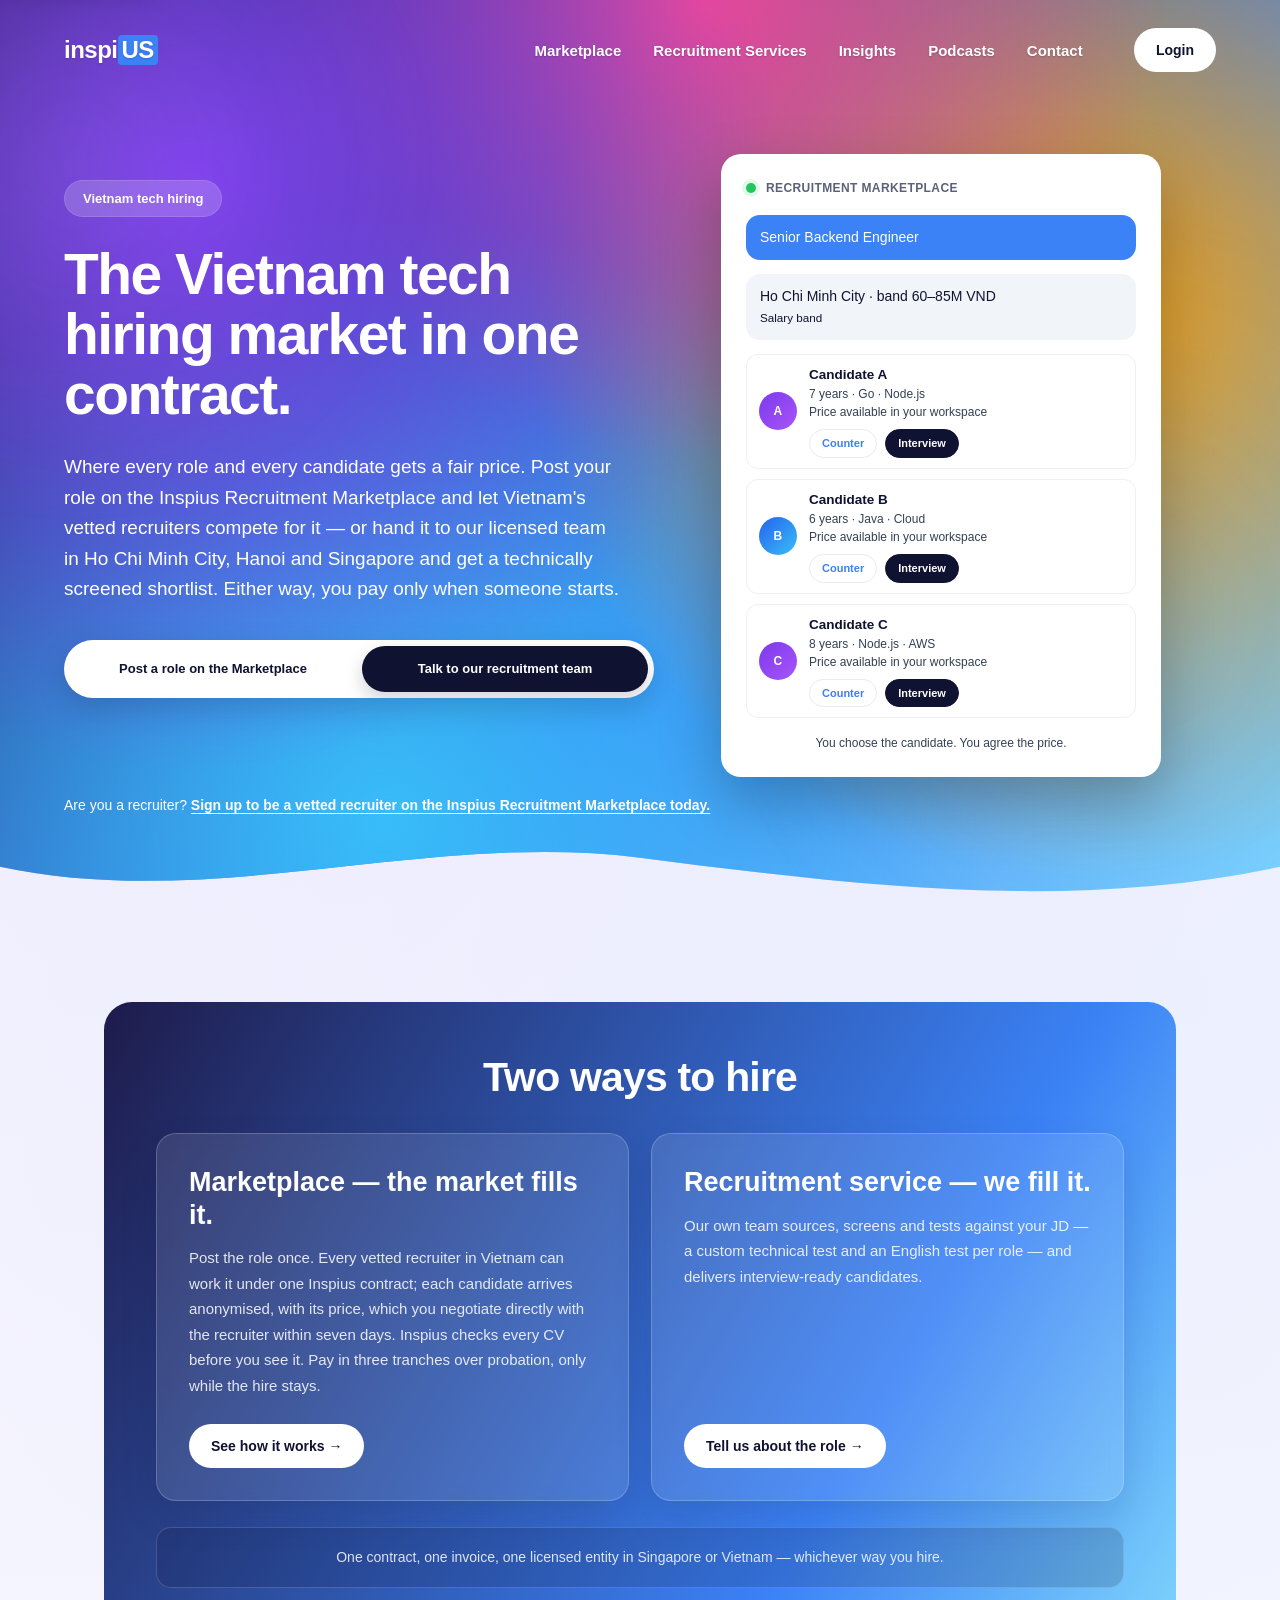
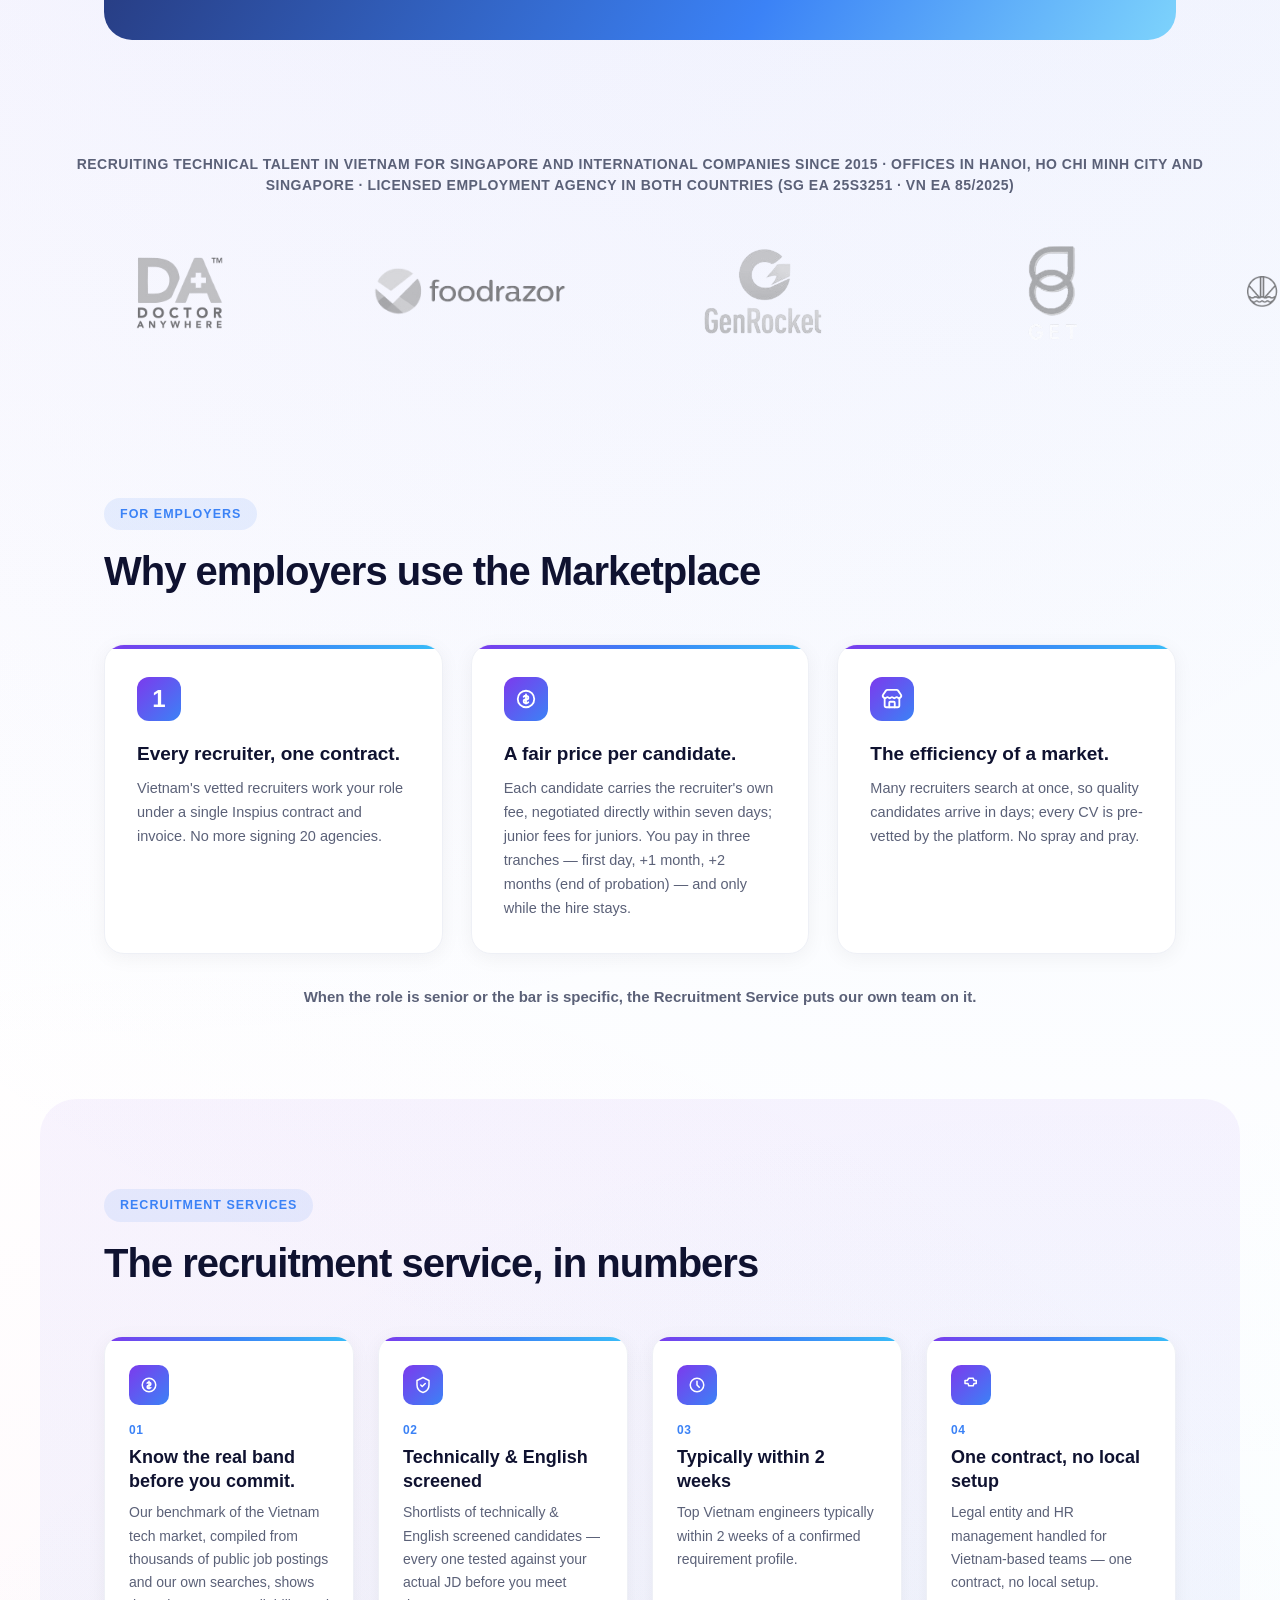
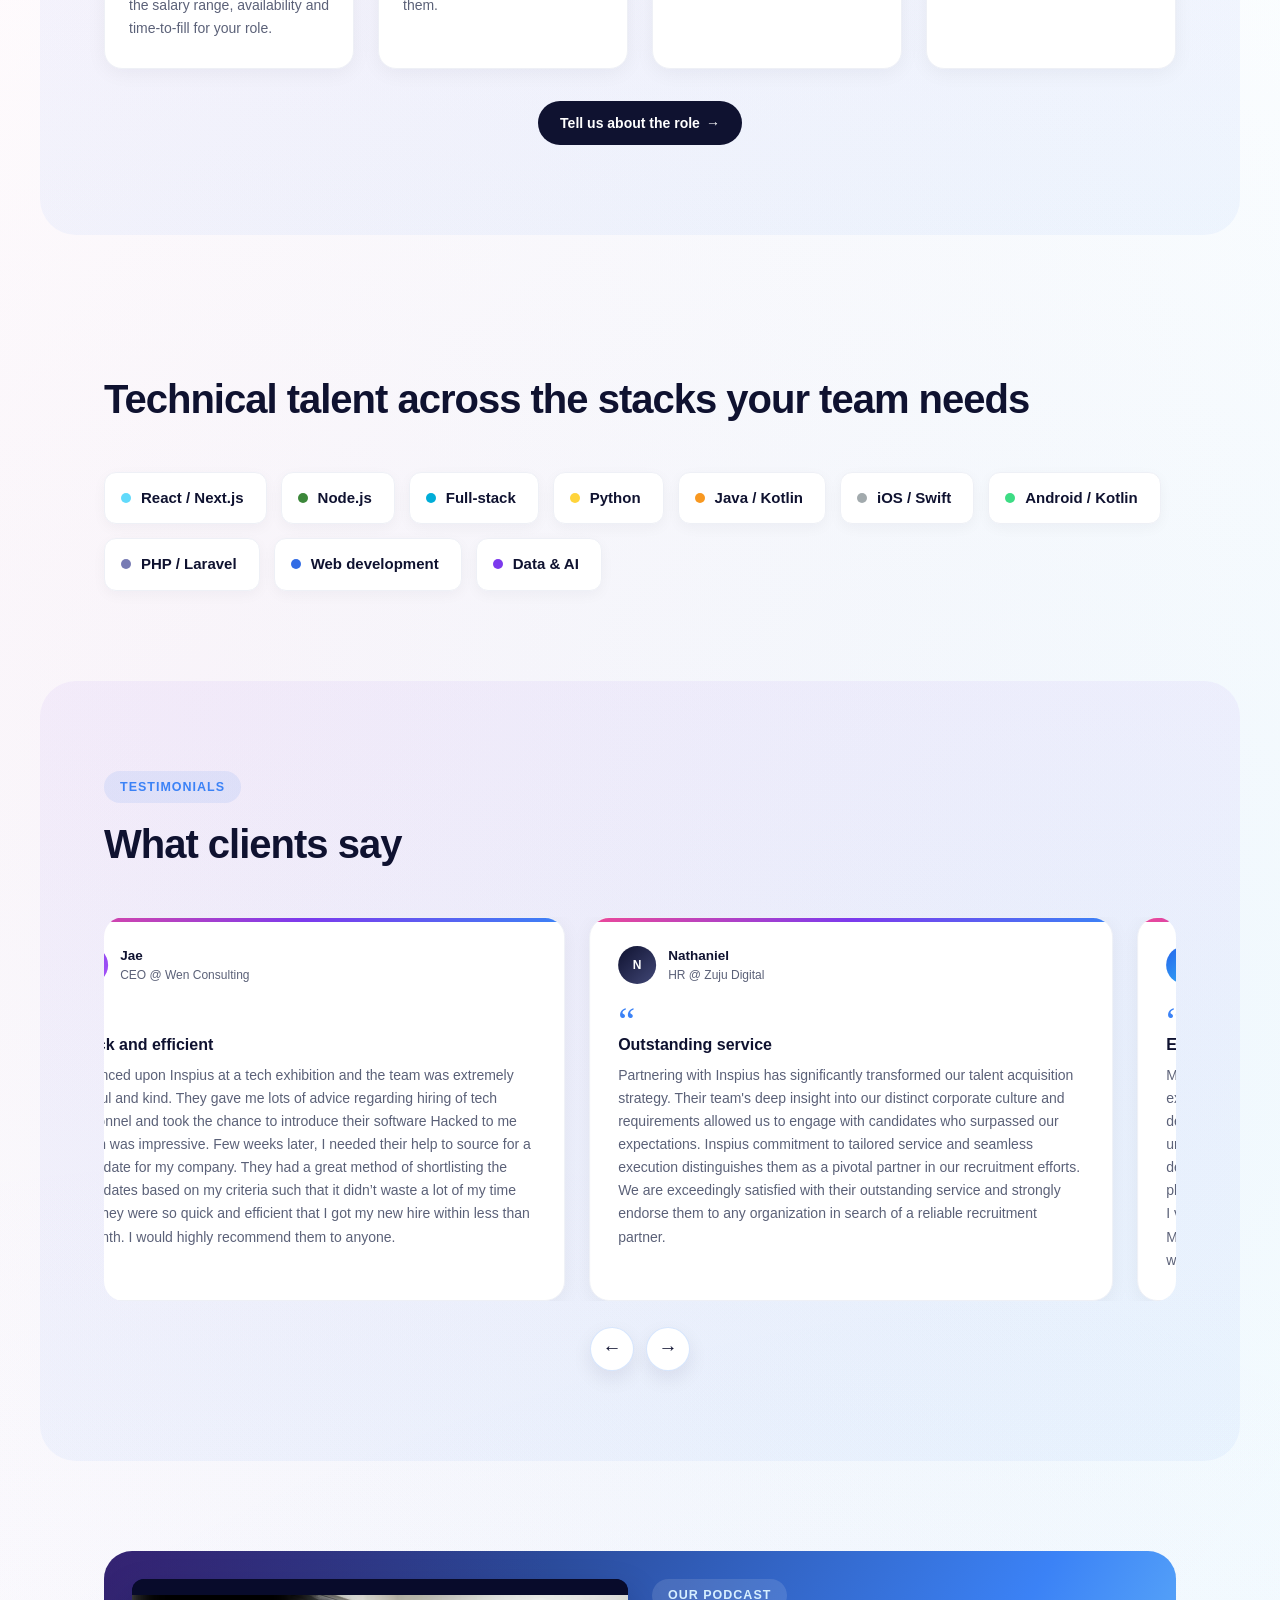
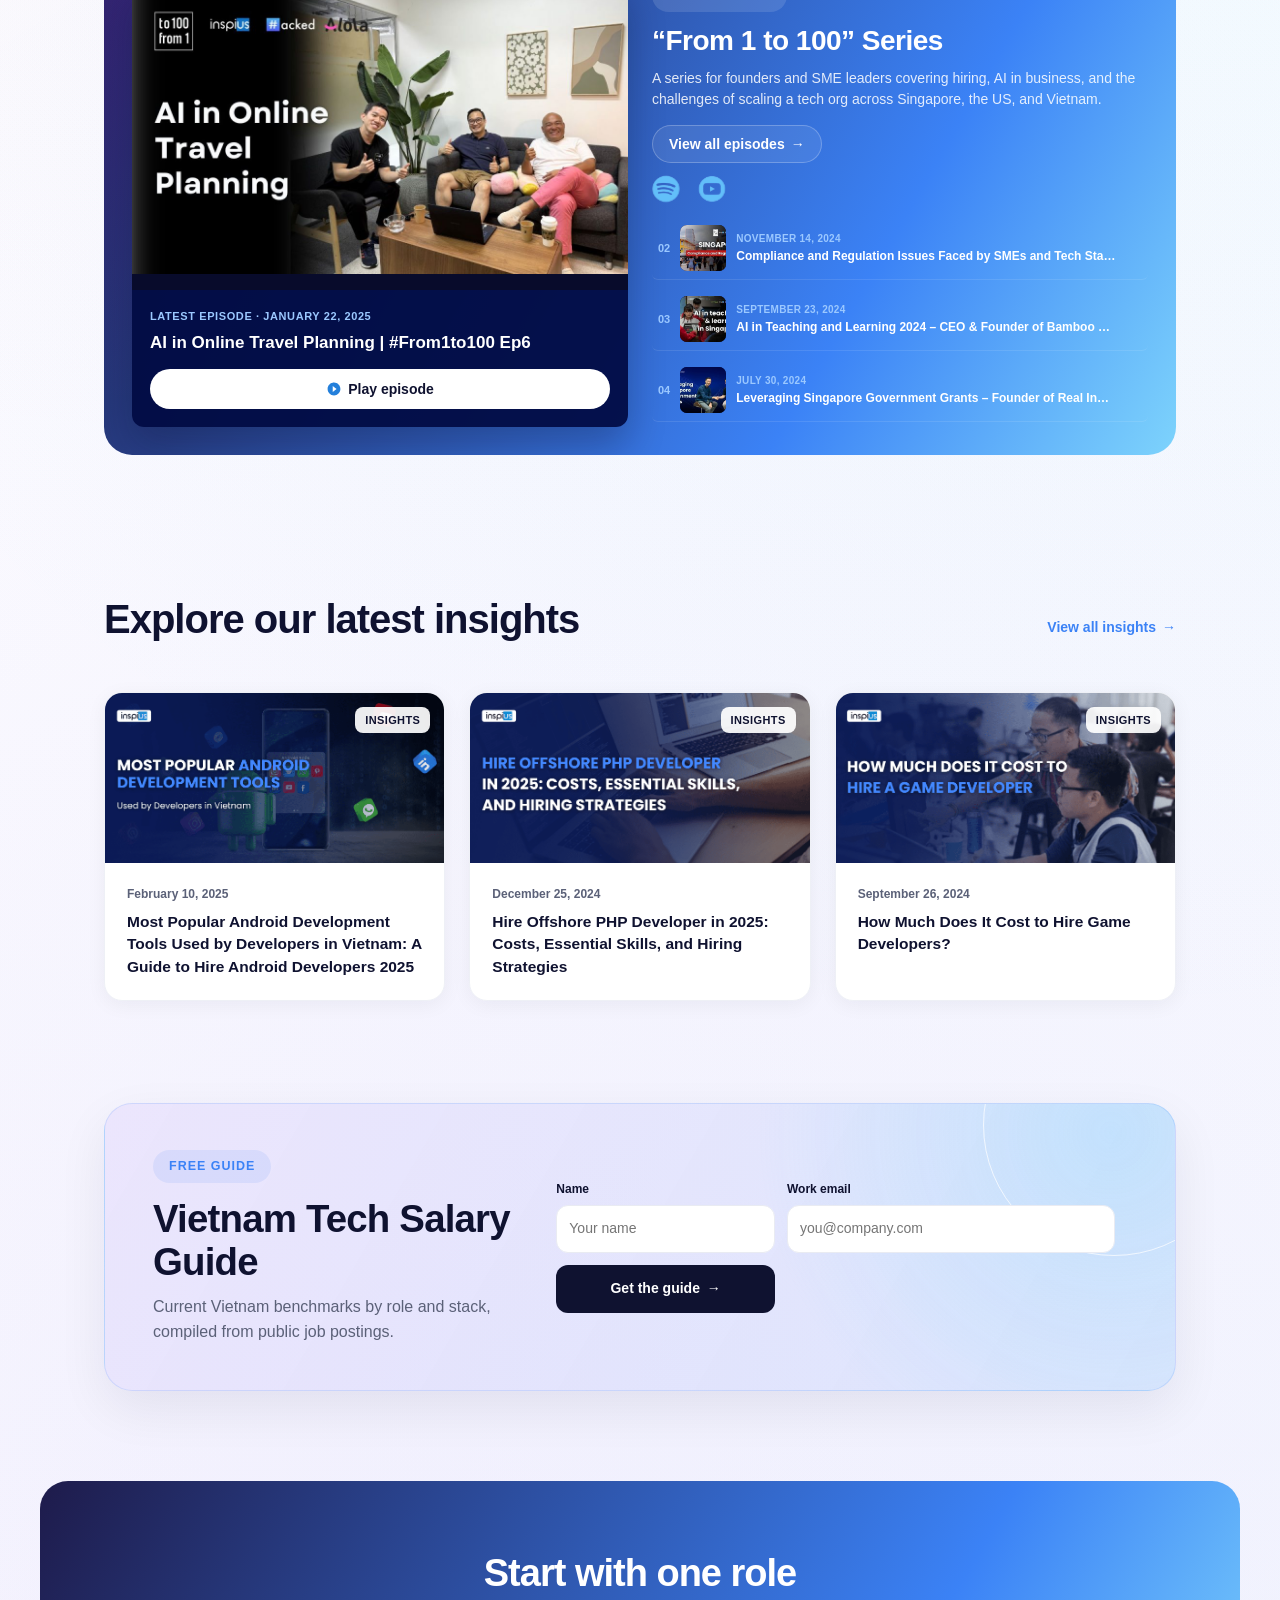
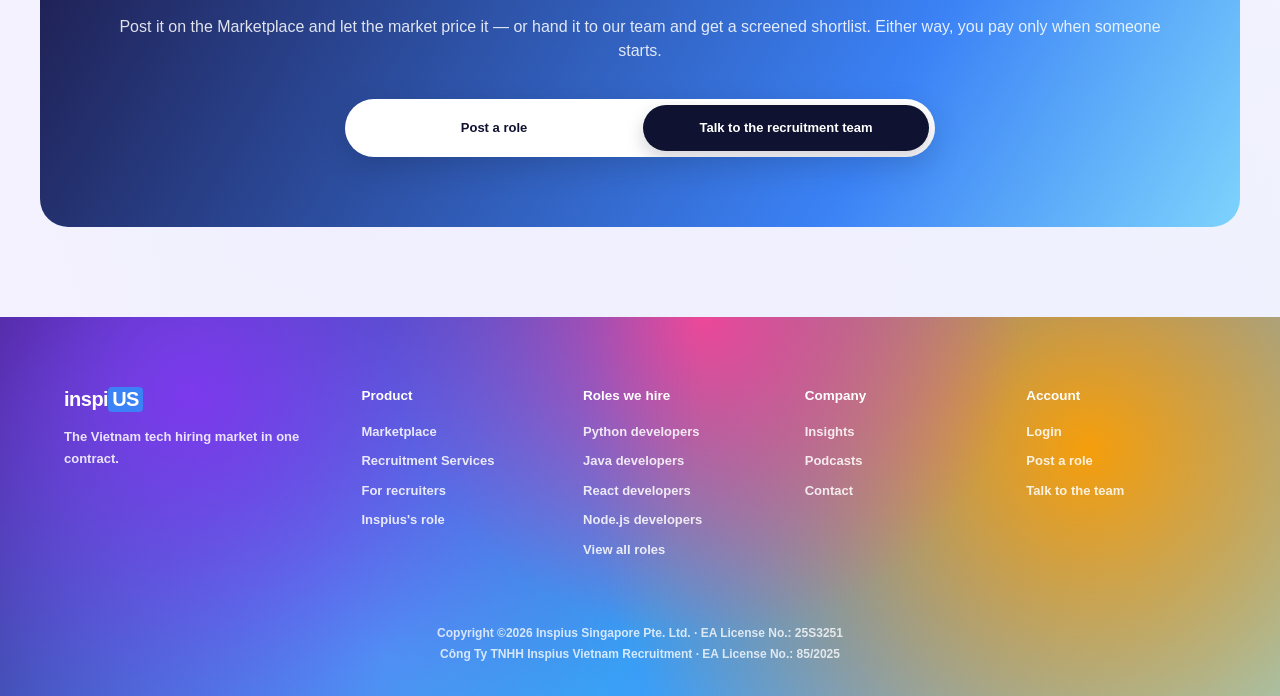
==== commit 0d940f24: "Refine recruiter entry, benefit icons and screening copy" ====
--- a/index.html
+++ b/index.html
@@ -1,8 +1,6 @@
 <!DOCTYPE html>
 
-<html lang="en-US" prefix="og: https://ogp.me/ns#"><head><meta charset="utf-8"/><meta content="width=device-width,initial-scale=1" name="viewport"/><title>Inspius — The Vietnam tech hiring market in one contract</title><link href="assets/css/home-redesign.css" rel="stylesheet"/><link href="marketplace-content.css" rel="stylesheet"/></head><body class="home wp-singular page-template page-template-template-home-redesign page-template-template-home-redesign-php page page-id-1867 wp-theme-inspius inspius-redesign-page inspius-home-redesign-page" data-rsssl="1"><div class="ir-page" id="page"> <a class="ir-skip-link" href="#ir-main">Skip to content</a> <svg aria-hidden="true" class="ir-clip-definitions" focusable="false" height="0" width="0"> <defs> <clippath clippathunits="objectBoundingBox" id="irHeroWaveClip"> <path d="M0,0.95 C0.1667,1.00 0.3333,0.91 0.5,0.94 C0.6667,0.97 0.8333,1.00 1.0,0.95 L1.0,0 L0,0 Z"></path> </clippath> </defs> </svg><header class="ir-hero"><nav aria-label="Primary navigation" class="ir-navbar"> <a aria-label="Inspius home" class="ir-logo" href="index.html"> inspi<span>US</span> </a> <button aria-controls="ir-nav-menu" aria-expanded="false" class="ir-nav-toggle" type="button"> <span class="ir-screen-reader-text">Toggle navigation</span> <span aria-hidden="true"></span> <span aria-hidden="true"></span> <span aria-hidden="true"></span> </button><div class="ir-nav-menu" id="ir-nav-menu"><ul class="ir-nav-links"><li><a href="marketplace.html">Marketplace</a></li><li><a href="index.html#how-we-help">Recruitment Services</a></li><li><a href="https://inspius.com/insights/">Insights</a></li><li><a href="https://inspius.com/podcasts/">Podcasts</a></li><li><a href="https://inspius.com/inquiry/">Contact</a></li></ul><div class="ir-nav-actions"> <a class="ir-button ir-button-light" href="https://app.inspius.com">Login</a></div></div></nav><div class="ir-hero-inner"><div class="ir-hero-copy"><div class="ir-badge">Vietnam tech hiring</div><h1 class="ir-headline">The Vietnam tech hiring market <span>in one contract.</span></h1><p class="ir-subtext">Where every role and every candidate gets a fair price. Post your role on the Inspius Recruitment Marketplace and let Vietnam's vetted recruiters compete for it — or hand it to our licensed team in Ho Chi Minh City, Hanoi and Singapore and get a technically screened shortlist. Either way, you pay only when someone starts.</p><div class="ir-cta-form ir-dual-cta"> <a href="marketplace.html">Post a role on the Marketplace</a> <a href="https://inspius.com/inquiry/">Talk to our recruitment team</a></div></div><div aria-label="Illustrative anonymised candidate listing" class="ir-mock-wrap content-listing-wrap"><div class="ir-card ir-card-agent content-listing"><div class="ir-agent-top"><span class="ir-agent-dot"></span><span class="ir-agent-label">Recruitment Marketplace</span></div><div class="ir-agent-message ir-agent-message-you">Senior Backend Engineer</div><div class="ir-agent-message">Ho Chi Minh City · band 60–85M VND<br/><small>Salary band</small></div><div class="ir-candidate-row"><span class="ir-avatar ir-avatar-purple">A</span><div class="cv-row-content"><div class="ir-candidate-name">Candidate A</div><div class="ir-candidate-meta">7 years · Go · Node.js</div><div class="ir-candidate-meta">Price available in your workspace</div><div class="cv-row-actions"><a href="https://app.inspius.com">Counter</a><a href="https://app.inspius.com">Interview</a></div></div></div><div class="ir-candidate-row"><span class="ir-avatar ir-avatar-blue">B</span><div class="cv-row-content"><div class="ir-candidate-name">Candidate B</div><div class="ir-candidate-meta">6 years · Java · Cloud</div><div class="ir-candidate-meta">Price available in your workspace</div><div class="cv-row-actions"><a href="https://app.inspius.com">Counter</a><a href="https://app.inspius.com">Interview</a></div></div></div><div class="ir-candidate-row"><span class="ir-avatar ir-avatar-purple">C</span><div class="cv-row-content"><div class="ir-candidate-name">Candidate C</div><div class="ir-candidate-meta">8 years · Node.js · AWS</div><div class="ir-candidate-meta">Price available in your workspace</div><div class="cv-row-actions"><a href="https://app.inspius.com">Counter</a><a href="https://app.inspius.com">Interview</a></div></div></div><p class="listing-caption">You choose the candidate. You agree the price.</p></div></div></div></header><main id="ir-main"><section aria-labelledby="two-paths-title" class="ir-section" id="two-paths"><div class="ir-podcast-wrap ir-two-path-wrap"><header class="ir-two-path-heading"><h2 id="two-paths-title">Two ways to hire</h2></header><article class="ir-two-path-card ir-two-path-product"><h3>Marketplace — the market fills it.</h3><p>Post the role once. Every vetted recruiter in Vietnam can work it under one Inspius contract; each candidate arrives anonymised, with its price, which you negotiate directly with the recruiter within seven days. Inspius checks every CV before you see it. Pay in three tranches over probation, only while the hire stays.</p><div class="ir-two-path-footer"> <a class="ir-button ir-button-light" href="marketplace.html">See how it works →</a></div></article><article class="ir-two-path-card ir-two-path-service"><h3>Recruitment service — we fill it.</h3><p>Our own team sources, screens and tests against your JD — a custom technical test and an English test per role — and delivers interview-ready candidates.</p><div class="ir-two-path-footer"> <a class="ir-button ir-button-light" href="https://inspius.com/inquiry/">Tell us about the role →</a></div></article><p class="ir-two-path-bridge">One contract, one invoice, one licensed entity in Singapore or Vietnam — whichever way you hire.</p></div></section><section aria-labelledby="trusted-by-title" class="ir-logo-strip"><h2 id="trusted-by-title">Recruiting technical talent in Vietnam for Singapore and international companies since 2015 · Offices in Hanoi, Ho Chi Minh City and Singapore · Licensed employment agency in both countries (SG EA 25S3251 · VN EA 85/2025)</h2><div aria-label="Selected clients" class="ir-logo-row"> <span class="ir-client-logo"> <img alt="Client logo 1" loading="eager" src="assets/client-1-removebg-preview.png"/> </span> <span class="ir-client-logo"> <img alt="Client logo 2" loading="eager" src="assets/client-2-removebg-preview.png"/> </span> <span class="ir-client-logo"> <img alt="Client logo 3" loading="eager" src="assets/client-3-removebg-preview.png"/> </span> <span class="ir-client-logo"> <img alt="Client logo 4" loading="eager" src="assets/client-4-removebg-preview.png"/> </span> <span class="ir-client-logo"> <img alt="Client logo 5" loading="eager" src="assets/client-5-removebg-preview.png"/> </span> <span class="ir-client-logo"> <img alt="Client logo 6" loading="eager" src="assets/client-6-removebg-preview.png"/> </span> <span class="ir-client-logo"> <img alt="Client logo 7" loading="eager" src="assets/client-7-removebg-preview.png"/> </span> <span class="ir-client-logo"> <img alt="Client logo 8" loading="eager" src="assets/client-8-removebg-preview.png"/> </span> <span aria-hidden="true" class="ir-client-logo"> <img alt="" loading="eager" src="assets/client-1-removebg-preview.png"/> </span> <span aria-hidden="true" class="ir-client-logo"> <img alt="" loading="eager" src="assets/client-2-removebg-preview.png"/> </span> <span aria-hidden="true" class="ir-client-logo"> <img alt="" loading="eager" src="assets/client-3-removebg-preview.png"/> </span> <span aria-hidden="true" class="ir-client-logo"> <img alt="" loading="eager" src="assets/client-4-removebg-preview.png"/> </span> <span aria-hidden="true" class="ir-client-logo"> <img alt="" loading="eager" src="assets/client-5-removebg-preview.png"/> </span> <span aria-hidden="true" class="ir-client-logo"> <img alt="" loading="eager" src="assets/client-6-removebg-preview.png"/> </span> <span aria-hidden="true" class="ir-client-logo"> <img alt="" loading="eager" src="assets/client-7-removebg-preview.png"/> </span> <span aria-hidden="true" class="ir-client-logo"> <img alt="" loading="eager" src="assets/client-8-removebg-preview.png"/> </span></div></section><section aria-labelledby="how-it-fits-title" class="ir-section"><div class="ir-section-tag">For employers</div><h2 class="ir-section-title" id="how-it-fits-title">Why employers use the Marketplace</h2><div class="ir-feature-grid"><article class="ir-feature-card"><div aria-hidden="true" class="ir-feature-icon" data-original-icon="contract" title="contract"><svg fill="none" stroke="currentColor" stroke-linecap="round" stroke-linejoin="round" stroke-width="2" viewbox="0 0 24 24">
-<path d="M9 3h6l1 3h3v4h-3l-1 3h-6l-1-3H4V6h3l2-3z"></path>
-</svg></div><h3>Every recruiter, one contract.</h3><p>Vietnam's vetted recruiters work your role under a single Inspius contract and invoice. No more signing 20 agencies.</p></article><article class="ir-feature-card"><div aria-hidden="true" class="ir-feature-icon" data-original-icon="fee" title="fee"><svg fill="none" stroke="currentColor" stroke-linecap="round" stroke-linejoin="round" stroke-width="2" viewbox="0 0 24 24">
+<html lang="en-US" prefix="og: https://ogp.me/ns#"><head><meta charset="utf-8"/><meta content="width=device-width,initial-scale=1" name="viewport"/><title>Inspius — The Vietnam tech hiring market in one contract</title><link href="assets/css/home-redesign.css" rel="stylesheet"/><link href="marketplace-content.css" rel="stylesheet"/></head><body class="home wp-singular page-template page-template-template-home-redesign page-template-template-home-redesign-php page page-id-1867 wp-theme-inspius inspius-redesign-page inspius-home-redesign-page" data-rsssl="1"><div class="ir-page" id="page"> <a class="ir-skip-link" href="#ir-main">Skip to content</a> <svg aria-hidden="true" class="ir-clip-definitions" focusable="false" height="0" width="0"> <defs> <clippath clippathunits="objectBoundingBox" id="irHeroWaveClip"> <path d="M0,0.95 C0.1667,1.00 0.3333,0.91 0.5,0.94 C0.6667,0.97 0.8333,1.00 1.0,0.95 L1.0,0 L0,0 Z"></path> </clippath> </defs> </svg><header class="ir-hero"><nav aria-label="Primary navigation" class="ir-navbar"> <a aria-label="Inspius home" class="ir-logo" href="index.html"> inspi<span>US</span> </a> <button aria-controls="ir-nav-menu" aria-expanded="false" class="ir-nav-toggle" type="button"> <span class="ir-screen-reader-text">Toggle navigation</span> <span aria-hidden="true"></span> <span aria-hidden="true"></span> <span aria-hidden="true"></span> </button><div class="ir-nav-menu" id="ir-nav-menu"><ul class="ir-nav-links"><li><a href="marketplace.html">Marketplace</a></li><li><a href="index.html#how-we-help">Recruitment Services</a></li><li><a href="https://inspius.com/insights/">Insights</a></li><li><a href="https://inspius.com/podcasts/">Podcasts</a></li><li><a href="https://inspius.com/inquiry/">Contact</a></li></ul><div class="ir-nav-actions"> <a class="ir-button ir-button-light" href="https://app.inspius.com">Login</a></div></div></nav><div class="ir-hero-inner"><div class="ir-hero-copy"><div class="ir-badge">Vietnam tech hiring</div><h1 class="ir-headline">The Vietnam tech hiring market <span>in one contract.</span></h1><p class="ir-subtext">Where every role and every candidate gets a fair price. Post your role on the Inspius Recruitment Marketplace and let Vietnam's vetted recruiters compete for it — or hand it to our licensed team in Ho Chi Minh City, Hanoi and Singapore and get a technically screened shortlist. Either way, you pay only when someone starts.</p><div class="ir-cta-form ir-dual-cta"> <a href="marketplace.html">Post a role on the Marketplace</a> <a href="https://inspius.com/inquiry/">Talk to our recruitment team</a></div></div><div aria-label="Illustrative anonymised candidate listing" class="ir-mock-wrap content-listing-wrap"><div class="ir-card ir-card-agent content-listing"><div class="ir-agent-top"><span class="ir-agent-dot"></span><span class="ir-agent-label">Recruitment Marketplace</span></div><div class="ir-agent-message ir-agent-message-you">Senior Backend Engineer</div><div class="ir-agent-message">Ho Chi Minh City · band 60–85M VND<br/><small>Salary band</small></div><div class="ir-candidate-row"><span class="ir-avatar ir-avatar-purple">A</span><div class="cv-row-content"><div class="ir-candidate-name">Candidate A</div><div class="ir-candidate-meta">7 years · Go · Node.js</div><div class="ir-candidate-meta">Price available in your workspace</div><div class="cv-row-actions"><a href="https://app.inspius.com">Counter</a><a href="https://app.inspius.com">Interview</a></div></div></div><div class="ir-candidate-row"><span class="ir-avatar ir-avatar-blue">B</span><div class="cv-row-content"><div class="ir-candidate-name">Candidate B</div><div class="ir-candidate-meta">6 years · Java · Cloud</div><div class="ir-candidate-meta">Price available in your workspace</div><div class="cv-row-actions"><a href="https://app.inspius.com">Counter</a><a href="https://app.inspius.com">Interview</a></div></div></div><div class="ir-candidate-row"><span class="ir-avatar ir-avatar-purple">C</span><div class="cv-row-content"><div class="ir-candidate-name">Candidate C</div><div class="ir-candidate-meta">8 years · Node.js · AWS</div><div class="ir-candidate-meta">Price available in your workspace</div><div class="cv-row-actions"><a href="https://app.inspius.com">Counter</a><a href="https://app.inspius.com">Interview</a></div></div></div><p class="listing-caption">You choose the candidate. You agree the price.</p></div></div><p class="recruiter-hero-note">Are you a recruiter? <a href="marketplace.html#recruiters">Sign up to be a vetted recruiter on the Inspius Recruitment Marketplace today.</a></p></div></header><main id="ir-main"><section aria-labelledby="two-paths-title" class="ir-section" id="two-paths"><div class="ir-podcast-wrap ir-two-path-wrap"><header class="ir-two-path-heading"><h2 id="two-paths-title">Two ways to hire</h2></header><article class="ir-two-path-card ir-two-path-product"><h3>Marketplace — the market fills it.</h3><p>Post the role once. Every vetted recruiter in Vietnam can work it under one Inspius contract; each candidate arrives anonymised, with its price, which you negotiate directly with the recruiter within seven days. Inspius checks every CV before you see it. Pay in three tranches over probation, only while the hire stays.</p><div class="ir-two-path-footer"> <a class="ir-button ir-button-light" href="marketplace.html">See how it works →</a></div></article><article class="ir-two-path-card ir-two-path-service"><h3>Recruitment service — we fill it.</h3><p>Our own team sources, screens and tests against your JD — a custom technical test and an English test per role — and delivers interview-ready candidates.</p><div class="ir-two-path-footer"> <a class="ir-button ir-button-light" href="https://inspius.com/inquiry/">Tell us about the role →</a></div></article><p class="ir-two-path-bridge">One contract, one invoice, one licensed entity in Singapore or Vietnam — whichever way you hire.</p></div></section><section aria-labelledby="trusted-by-title" class="ir-logo-strip"><h2 id="trusted-by-title">Recruiting technical talent in Vietnam for Singapore and international companies since 2015 · Offices in Hanoi, Ho Chi Minh City and Singapore · Licensed employment agency in both countries (SG EA 25S3251 · VN EA 85/2025)</h2><div aria-label="Selected clients" class="ir-logo-row"> <span class="ir-client-logo"> <img alt="Client logo 1" loading="eager" src="assets/client-1-removebg-preview.png"/> </span> <span class="ir-client-logo"> <img alt="Client logo 2" loading="eager" src="assets/client-2-removebg-preview.png"/> </span> <span class="ir-client-logo"> <img alt="Client logo 3" loading="eager" src="assets/client-3-removebg-preview.png"/> </span> <span class="ir-client-logo"> <img alt="Client logo 4" loading="eager" src="assets/client-4-removebg-preview.png"/> </span> <span class="ir-client-logo"> <img alt="Client logo 5" loading="eager" src="assets/client-5-removebg-preview.png"/> </span> <span class="ir-client-logo"> <img alt="Client logo 6" loading="eager" src="assets/client-6-removebg-preview.png"/> </span> <span class="ir-client-logo"> <img alt="Client logo 7" loading="eager" src="assets/client-7-removebg-preview.png"/> </span> <span class="ir-client-logo"> <img alt="Client logo 8" loading="eager" src="assets/client-8-removebg-preview.png"/> </span> <span aria-hidden="true" class="ir-client-logo"> <img alt="" loading="eager" src="assets/client-1-removebg-preview.png"/> </span> <span aria-hidden="true" class="ir-client-logo"> <img alt="" loading="eager" src="assets/client-2-removebg-preview.png"/> </span> <span aria-hidden="true" class="ir-client-logo"> <img alt="" loading="eager" src="assets/client-3-removebg-preview.png"/> </span> <span aria-hidden="true" class="ir-client-logo"> <img alt="" loading="eager" src="assets/client-4-removebg-preview.png"/> </span> <span aria-hidden="true" class="ir-client-logo"> <img alt="" loading="eager" src="assets/client-5-removebg-preview.png"/> </span> <span aria-hidden="true" class="ir-client-logo"> <img alt="" loading="eager" src="assets/client-6-removebg-preview.png"/> </span> <span aria-hidden="true" class="ir-client-logo"> <img alt="" loading="eager" src="assets/client-7-removebg-preview.png"/> </span> <span aria-hidden="true" class="ir-client-logo"> <img alt="" loading="eager" src="assets/client-8-removebg-preview.png"/> </span></div></section><section aria-labelledby="how-it-fits-title" class="ir-section"><div class="ir-section-tag">For employers</div><h2 class="ir-section-title" id="how-it-fits-title">Why employers use the Marketplace</h2><div class="ir-feature-grid"><article class="ir-feature-card"><div aria-hidden="true" class="ir-feature-icon contract-count">1</div><h3>Every recruiter, one contract.</h3><p>Vietnam's vetted recruiters work your role under a single Inspius contract and invoice. No more signing 20 agencies.</p></article><article class="ir-feature-card"><div aria-hidden="true" class="ir-feature-icon" data-original-icon="fee" title="fee"><svg fill="none" stroke="currentColor" stroke-linecap="round" stroke-linejoin="round" stroke-width="2" viewbox="0 0 24 24">
 <circle cx="12" cy="12" r="9"></circle>
 <path d="M12 7v10M9.5 9.5a2.5 2.5 0 0 1 2.5-1h.5a2 2 0 0 1 0 4h-1a2 2 0 0 0 0 4h.5a2.5 2.5 0 0 0 2.5-1"></path>
-</svg></div><h3>A fair price per candidate.</h3><p>Each candidate carries the recruiter's own fee, negotiated directly within seven days; junior fees for juniors. You pay in three tranches — first day, +1 month, +2 months (end of probation) — and only while the hire stays.</p></article><article class="ir-feature-card"><div aria-hidden="true" class="ir-feature-icon" data-original-icon="trend" title="trend"><svg fill="none" stroke="currentColor" stroke-linecap="round" stroke-linejoin="round" stroke-width="2" viewbox="0 0 24 24"><path d="M3 3v18h18"></path><path d="m7 15 4-4 3 3 5-7"></path></svg></div><h3>The efficiency of a market.</h3><p>Many recruiters search at once, so quality candidates arrive in days; every CV is pre-vetted by the platform. No spray and pray.</p></article></div><p class="ir-section-summary">When the role is senior or the bar is specific, the Recruitment Service puts our own team on it.</p></section><section class="ir-final-cta content-recruiter-band"><h2>Recruit for every client in Vietnam under one contract.</h2><p>Set your own fee per candidate, negotiate it directly with the employer, and put spare capacity in front of the right open role now. Free to join.</p><div class="ir-final-actions"><a class="ir-button ir-button-light" href="marketplace.html#recruiters">Join as a recruiter →</a></div></section><section aria-labelledby="how-we-help-title" class="ir-section ir-section-alt" id="how-we-help"><div class="ir-section-tag">Recruitment services</div><h2 class="ir-section-title" id="how-we-help-title">The recruitment service, in numbers</h2><div class="ir-process-grid"><article class="ir-process-card"><div aria-hidden="true" class="ir-process-icon"> <svg fill="none" stroke="currentColor" stroke-linecap="round" stroke-linejoin="round" stroke-width="2" viewBox="0 0 24 24"> <circle cx="12" cy="12" r="9"></circle> <path d="M12 7v10M9.5 9.5a2.5 2.5 0 0 1 2.5-1h.5a2 2 0 0 1 0 4h-1a2 2 0 0 0 0 4h.5a2.5 2.5 0 0 0 2.5-1"></path> </svg></div><div class="ir-process-number">01</div><h3>Know the real band before you commit.</h3><p>Our benchmark of the Vietnam tech market, compiled from thousands of public job postings and our own searches, shows the salary range, availability and time-to-fill for your role.</p></article><article class="ir-process-card"><div aria-hidden="true" class="ir-process-icon"> <svg fill="none" stroke="currentColor" stroke-linecap="round" stroke-linejoin="round" stroke-width="2" viewBox="0 0 24 24"> <path d="M12 2 4 6v6c0 5 3.5 8.7 8 10 4.5-1.3 8-5 8-10V6l-8-4z"></path> <path d="m9 12 2 2 4-4"></path> </svg></div><div class="ir-process-number">02</div><h3>Technically screened</h3><p>Shortlists of technically screened candidates — every one tested against your actual JD before you meet them.</p></article><article class="ir-process-card"><div aria-hidden="true" class="ir-process-icon"> <svg fill="none" stroke="currentColor" stroke-linecap="round" stroke-linejoin="round" stroke-width="2" viewBox="0 0 24 24"> <circle cx="12" cy="12" r="9"></circle> <path d="M12 7v5l3 3"></path> </svg></div><div class="ir-process-number">03</div><h3>Typically within 2 weeks</h3><p>Top Vietnam engineers typically within 2 weeks of a confirmed requirement profile.</p></article><article class="ir-process-card"><div aria-hidden="true" class="ir-process-icon"> <svg fill="none" stroke="currentColor" stroke-linecap="round" stroke-linejoin="round" stroke-width="2" viewBox="0 0 24 24"> <path d="M9 3h6l1 3h3v4h-3l-1 3h-6l-1-3H4V6h3l2-3z"></path> </svg></div><div class="ir-process-number">04</div><h3>One contract, no local setup</h3><p>Legal entity and HR management handled for Vietnam-based teams — one contract, no local setup.</p></article></div><div class="ir-section-action"> <a class="ir-button ir-button-dark" href="https://inspius.com/inquiry/">Tell us about the role <span aria-hidden="true">→</span></a></div></section><section aria-labelledby="tech-stacks-title" class="ir-section" id="tech-stacks"><div class="ir-section-tag">Roles we hire</div><h2 class="ir-section-title" id="tech-stacks-title">Technical talent across the stacks your team needs</h2><div class="ir-stack-pills"> <span><i style="--pill-color:#61dafb"></i><a href="https://inspius.com/hire-reactjs-developer/">React / Next.js</a></span> <span><i style="--pill-color:#3c873a"></i><a href="https://inspius.com/hire-nodejs-developers/">Node.js</a></span> <span><i style="--pill-color:#00add8"></i><a href="https://inspius.com/hire-full-stack-developer/">Full-stack</a></span> <span><i style="--pill-color:#ffd43b"></i><a href="https://inspius.com/hire-python-developer/">Python</a></span> <span><i style="--pill-color:#f89820"></i><a href="https://inspius.com/hire-java-developer/">Java / Kotlin</a></span> <span><i style="--pill-color:#a2aaad"></i><a href="https://inspius.com/hire-ios-developers/">iOS / Swift</a></span> <span><i style="--pill-color:#3ddc84"></i><a href="https://inspius.com/hire-android-developers/">Android / Kotlin</a></span> <span><i style="--pill-color:#777bb4"></i><a href="https://inspius.com/hire-php-developer/">PHP / Laravel</a></span> <span><i style="--pill-color:#326ce5"></i><a href="https://inspius.com/hire-web-developers/">Web development</a></span> <span><i style="--pill-color:#7c3aed"></i><a href="https://inspius.com/hire-ai-developers/">Data &amp; AI</a></span></div></section><section aria-labelledby="testimonials-title" class="ir-section ir-section-alt"><div class="ir-section-tag">Testimonials</div><h2 class="ir-section-title" id="testimonials-title">What clients say</h2><div class="ir-testimonial-slider" data-testimonial-slider=""><div class="ir-testimonial-viewport"><div class="ir-testimonial-grid ir-testimonial-track"><article class="ir-testimonial-card"><div class="ir-testimonial-top"> <span aria-hidden="true" class="ir-avatar ir-avatar-purple">J</span><div><div class="ir-person">Jae</div><div class="ir-role">CEO @ Wen Consulting</div></div></div><div aria-hidden="true" class="ir-quote">“</div><h3>Quick and efficient</h3><p>I chanced upon Inspius at a tech exhibition and the team was extremely helpful and kind. They gave me lots of advice regarding hiring of tech personnel and took the chance to introduce their software Hacked to me which was impressive. Few weeks later, I needed their help to source for a candidate for my company. They had a great method of shortlisting the candidates based on my criteria such that it didn’t waste a lot of my time and they were so quick and efficient that I got my new hire within less than a month. I would highly recommend them to anyone.</p></article><article class="ir-testimonial-card"><div class="ir-testimonial-top"> <span aria-hidden="true" class="ir-avatar ir-avatar-navy">N</span><div><div class="ir-person">Nathaniel</div><div class="ir-role">HR @ Zuju Digital</div></div></div><div aria-hidden="true" class="ir-quote">“</div><h3>Outstanding service</h3><p>Partnering with Inspius has significantly transformed our talent acquisition strategy. Their team's deep insight into our distinct corporate culture and requirements allowed us to engage with candidates who surpassed our expectations. Inspius commitment to tailored service and seamless execution distinguishes them as a pivotal partner in our recruitment efforts. We are exceedingly satisfied with their outstanding service and strongly endorse them to any organization in search of a reliable recruitment partner.</p></article><article class="ir-testimonial-card"><div class="ir-testimonial-top"> <span aria-hidden="true" class="ir-avatar ir-avatar-blue">R</span><div><div class="ir-person">Rahul</div><div class="ir-role">Founder @ Kraken</div></div></div><div aria-hidden="true" class="ir-quote">“</div><h3>Exceptional</h3><p>My experience with Inspius has been very good. We wanted to move our existing digital platform’s development to Vietnam and also continue further development there. Our requirements were quite specific and Inspius understood the requirements quite easily. They then shortlisted the developers required basis various specifics and we have been very pleased with our developers since then. They were extremely helpful when I visited Vietnam, providing me office space to work with my team there. My overall experience has been exceptional and I highly recommend working with them. I will definitely continue.</p></article><article class="ir-testimonial-card"><div class="ir-testimonial-top"> <span aria-hidden="true" class="ir-avatar ir-avatar-navy">A</span><div><div class="ir-person">Alan</div><div class="ir-role">Founder @ Junnus</div></div></div><div aria-hidden="true" class="ir-quote">“</div><h3>Showcased remarkable quality &amp; relevance</h3><p>Inspius exceeded our expectations as we ventured into remote recruitment for the first time. The software and data talents screened by Inspius showcased remarkable quality and relevance. The team’s responsiveness and assistance were commendable throughout the process. Moreover, their pricing proved to be both reasonable and competitive, outshining over 10 agencies from Vietnam and neighboring regions during the search process.</p></article></div></div><div class="ir-testimonial-controls"> <button aria-label="Previous testimonial" class="ir-testimonial-arrow ir-testimonial-prev" type="button">←</button> <!-- <span class="ir-testimonial-status" aria-live="polite"></span> --> <button aria-label="Next testimonial" class="ir-testimonial-arrow ir-testimonial-next" type="button">→</button></div></div></section><section aria-labelledby="podcasts-title" class="ir-section" id="podcasts"><div class="ir-podcast-wrap"><article class="ir-podcast-featured"> <a aria-label="Listen to the latest podcast episode" class="ir-podcast-featured-image ir-podcast-episode-image" href="https://inspius.com/podcasts/ai-in-online-travel-planning-from1to100-ep7/"> <img alt="AI in Online Travel Planning | #From1to100 Ep6" loading="eager" src="assets/Podcast-thumbnail-4-1024x576.png"/> </a><div class="ir-podcast-featured-body"><div class="ir-podcast-featured-meta">Latest episode · January 22, 2025</div><h3>AI in Online Travel Planning | #From1to100 Ep6</h3> <a class="ir-button ir-button-light" href="https://inspius.com/podcasts/ai-in-online-travel-planning-from1to100-ep7/"><img alt="" aria-hidden="true" loading="eager" src="assets/play.svg"/> Play episode</a></div></article><div class="ir-podcast-copy"><div class="ir-section-tag">Our podcast</div><h2 id="podcasts-title">“From 1 to 100” Series</h2><p>A series for founders and SME leaders covering hiring, AI in business, and the challenges of scaling a tech org across Singapore, the US, and Vietnam.</p> <a class="ir-button ir-button-light" href="https://inspius.com/podcasts/">View all episodes <span aria-hidden="true">→</span></a><div aria-label="Podcast platforms" class="ir-podcast-links"> <a aria-label="Listen on Spotify" href="https://open.spotify.com/episode/7bgTYMWqda66PByvFReAnG%3Fsi%3DtXC3cX_9QHm74cApKa0rmQ" rel="noopener noreferrer" target="_blank"><img alt="Spotify" loading="eager" src="assets/spotify.svg"/></a> <a aria-label="Watch on YouTube" href="https://www.youtube.com/watch?v=wcj4MSMvpwo" rel="noopener noreferrer" target="_blank"><img alt="YouTube" loading="eager" src="assets/youtube.svg"/></a></div><div aria-label="Ten more latest podcast episodes" class="ir-podcast-latest-list"> <a class="ir-podcast-latest-row" href="https://inspius.com/podcasts/compliance-and-regulation-issues-faced-by-smes-and-tech-start-ups-in-singapore-from1to100-ep5/"> <span aria-hidden="true" class="ir-podcast-latest-index">02</span> <span class="ir-podcast-latest-thumb"><img alt="" loading="eager" src="assets/Podcast-thumbnail-3-150x150.jpg"/></span> <span class="ir-podcast-latest-info"> <small>November 14, 2024</small> <strong>Compliance and Regulation Issues Faced by SMEs and Tech Start-ups in Singapore | #From1to100 Ep6</strong> </span> <span aria-hidden="true" class="ir-podcast-latest-play">▶</span> </a> <a class="ir-podcast-latest-row" href="https://inspius.com/podcasts/ai-in-teaching-and-learning-2024-ceo-founder-of-bamboo-system-technology-from1to100-ep5/"> <span aria-hidden="true" class="ir-podcast-latest-index">03</span> <span class="ir-podcast-latest-thumb"><img alt="" loading="eager" src="assets/Podcast-thumbnail-2-150x150.jpg"/></span> <span class="ir-podcast-latest-info"> <small>September 23, 2024</small> <strong>AI in Teaching and Learning 2024 – CEO &amp; Founder of Bamboo System Technology | #From1to100 Ep5</strong> </span> <span aria-hidden="true" class="ir-podcast-latest-play">▶</span> </a> <a class="ir-podcast-latest-row" href="https://inspius.com/podcasts/leveraging-singapore-government-grants-founder-of-real-inbound-consulting-from1to100-ep4/"> <span aria-hidden="true" class="ir-podcast-latest-index">04</span> <span class="ir-podcast-latest-thumb"><img alt="" loading="eager" src="assets/Podcast-thumbnail-6-150x150.jpg"/></span> <span class="ir-podcast-latest-info"> <small>July 30, 2024</small> <strong>Leveraging Singapore Government Grants – Founder of Real Inbound Consulting | #From1to100 Ep4</strong> </span> <span aria-hidden="true" class="ir-podcast-latest-play">▶</span> </a> <a class="ir-podcast-latest-row" href="https://inspius.com/podcasts/commercialising-ai-ceo-founder-of-quickdesk-engages-ai-from1to100-ep3/"> <span aria-hidden="true" class="ir-podcast-latest-index">05</span> <span class="ir-podcast-latest-thumb"><img alt="" loading="eager" src="assets/Podcast-thumbnail-5-150x150.jpg"/></span> <span class="ir-podcast-latest-info"> <small>July 5, 2024</small> <strong>Commercialising AI – CEO &amp; Founder of QuickDesk &amp; Engages.ai | #From1to100 Ep3</strong> </span> <span aria-hidden="true" class="ir-podcast-latest-play">▶</span> </a> <a class="ir-podcast-latest-row" href="https://inspius.com/podcasts/hiring-tech-talents-in-vietnam-what-do-you-need-to-know-talentsalls-ceo-from1to100-ep2/"> <span aria-hidden="true" class="ir-podcast-latest-index">06</span> <span class="ir-podcast-latest-thumb"><img alt="" loading="eager" src="assets/4-150x150.jpg"/></span> <span class="ir-podcast-latest-info"> <small>July 5, 2024</small> <strong>Hiring tech talents in Vietnam: What do you need to know? – TalentsAll’s CEO | #From1to100 Ep2</strong> </span> <span aria-hidden="true" class="ir-podcast-latest-play">▶</span> </a> <a class="ir-podcast-latest-row" href="https://inspius.com/podcasts/getting-your-workforce-ai-ready-befinityais-co-founder-from1to100-ep1/"> <span aria-hidden="true" class="ir-podcast-latest-index">07</span> <span class="ir-podcast-latest-thumb"><img alt="" loading="eager" src="assets/3-150x150.jpg"/></span> <span class="ir-podcast-latest-info"> <small>July 5, 2024</small> <strong>Getting your workforce AI-ready – BefinityAI’s Co-Founder | #From1to100 Ep1</strong> </span> <span aria-hidden="true" class="ir-podcast-latest-play">▶</span> </a> <a class="ir-podcast-latest-row" href="https://inspius.com/podcasts/the-state-of-ai-in-singapore-brandrev-ai-ceo-founder-techinfocus-podcast-02-inspius/"> <span aria-hidden="true" class="ir-podcast-latest-index">08</span> <span class="ir-podcast-latest-thumb"><img alt="" loading="eager" src="assets/2-150x150.jpg"/></span> <span class="ir-podcast-latest-info"> <small>July 5, 2024</small> <strong>The State of AI in Singapore – Brandrev.ai CEO &amp; Founder | #TechInFocus Podcast 02 | Inspius</strong> </span> <span aria-hidden="true" class="ir-podcast-latest-play">▶</span> </a> <a class="ir-podcast-latest-row" href="https://inspius.com/podcasts/is-remote-working-here-to-stay-kickoff-by-zuju-cto-techinfocus-podcast-01-inspius/"> <span aria-hidden="true" class="ir-podcast-latest-index">09</span> <span class="ir-podcast-latest-thumb"><img alt="" loading="eager" src="assets/Podcast-thumbnail-1-150x150.jpg"/></span> <span class="ir-podcast-latest-info"> <small>July 5, 2024</small> <strong>Is remote working here to stay? – Kickoff by Zuju CTO | #TechInFocus Podcast 01 | Inspius</strong> </span> <span aria-hidden="true" class="ir-podcast-latest-play">▶</span> </a></div></div></div></section><section aria-labelledby="insights-title" class="ir-section" id="insights"><div class="ir-section-heading-row"><div><div class="ir-section-tag">Insights</div><h2 class="ir-section-title" id="insights-title">Explore our latest insights</h2></div> <a class="ir-text-link" href="https://inspius.com/insights/">View all insights <span aria-hidden="true">→</span></a></div><div class="ir-insight-grid"> <a class="ir-insight-card" href="https://inspius.com/insights/hire-android-developers-vietnam-top-tools/"><div class="ir-insight-thumb ir-insight-thumb-0"> <span class="ir-insight-tag">Insights</span> <img alt="Android Development Tools" class="attachment-medium_large size-medium_large wp-post-image" decoding="async" height="311" loading="eager" sizes="auto, (max-width: 640px) 100vw, 640px" src="assets/Copy-of-Article-banner-Mobile-Developer-9-768x373.png" width="640"/></div><div class="ir-insight-body"> <time datetime="2025-02-10T09:32:51+00:00">February 10, 2025</time><h3>Most Popular Android Development Tools Used by Developers in Vietnam: A Guide to Hire Android Developers 2025</h3></div> </a> <a class="ir-insight-card" href="https://inspius.com/insights/hire-offshore-php-developer-in-2025/"><div class="ir-insight-thumb ir-insight-thumb-1"> <span class="ir-insight-tag">Insights</span> <img alt="Hire Offshore PHP Developers" class="attachment-medium_large size-medium_large wp-post-image" decoding="async" height="311" loading="eager" sizes="auto, (max-width: 640px) 100vw, 640px" src="assets/Copy-of-Article-banner-Mobile-Developer-6-768x373.png" width="640"/></div><div class="ir-insight-body"> <time datetime="2024-12-25T08:09:58+00:00">December 25, 2024</time><h3>Hire Offshore PHP Developer in 2025: Costs, Essential Skills, and Hiring Strategies</h3></div> </a> <a class="ir-insight-card" href="https://inspius.com/insights/hire-game-developers-cost/"><div class="ir-insight-thumb ir-insight-thumb-2"> <span class="ir-insight-tag">Insights</span> <img alt="How Much Does It Cost to Hire a Game Developer" class="attachment-medium_large size-medium_large wp-post-image" decoding="async" height="311" loading="eager" sizes="auto, (max-width: 640px) 100vw, 640px" src="assets/Copy-of-Article-banner-Mobile-Developer-4-768x373.png" width="640"/></div><div class="ir-insight-body"> <time datetime="2024-09-26T08:03:10+00:00">September 26, 2024</time><h3>How Much Does It Cost to Hire Game Developers?</h3></div> </a></div></section><section aria-labelledby="salary-guide-title" class="ir-section ir-salary-guide" id="salary-guide"><div class="ir-salary-guide-card"><div class="ir-salary-guide-copy"><div class="ir-section-tag">Free guide</div><h2 id="salary-guide-title">Vietnam Tech Salary Guide</h2><p>Current Vietnam benchmarks by role and stack, compiled from public job postings.</p></div><form action="#" class="ir-resource-form ir-salary-guide-form validate" id="mc-embedded-subscribe-form" method="get" name="mc-embedded-subscribe-form"> <label class="ir-salary-guide-field" for="ir-salary-guide-name"> <span>Name</span> <input autocomplete="name" id="ir-salary-guide-name" name="FNAME" placeholder="Your name" required="" type="text"/> </label> <label class="ir-salary-guide-field" for="ir-salary-guide-email"> <span>Work email</span> <input autocomplete="email" id="ir-salary-guide-email" inputmode="email" name="EMAIL" placeholder="you@company.com" required="" type="email"/> </label><div aria-hidden="true" class="ir-form-honeypot"> <input name="b_f7c4dc0e2ce29518a1dc1e965_9e338cb766" tabindex="-1" type="text" value=""/></div><div aria-live="polite" class="clear" id="mce-responses"><div class="response" id="mce-error-response" style="display:none"></div><div class="response" id="mce-success-response" style="display:none"></div></div> <button id="mc-embedded-subscribe" name="subscribe" type="submit">Get the guide <span aria-hidden="true">→</span></button></form></div></section><section aria-labelledby="final-cta-title" class="ir-final-cta"><h2 id="final-cta-title">Start with one role</h2><p>Post it on the Marketplace and let the market price it — or hand it to our team and get a screened shortlist. Either way, you pay only when someone starts.</p><div class="ir-cta-form ir-dual-cta"> <a href="marketplace.html">Post a role</a> <a href="https://inspius.com/inquiry/">Talk to the recruitment team</a></div></section></main><footer class="ir-footer"><div class="ir-footer-grid"><div class="ir-footer-brand"> <a class="ir-logo" href="index.html">inspi<span>US</span></a><p>The Vietnam tech hiring market in one contract.</p></div><div class="ir-footer-column"><h2>Product</h2><a href="marketplace.html">Marketplace</a><a href="index.html#how-we-help">Recruitment Services</a><a href="marketplace.html#recruiters">For recruiters</a><a href="marketplace.html#trust">Inspius's role</a></div><div class="ir-footer-column"><h2>Roles we hire</h2> <a href="https://inspius.com/hire-python-developer/">Python developers</a> <a href="https://inspius.com/hire-java-developer/">Java developers</a> <a href="https://inspius.com/hire-reactjs-developer/">React developers</a> <a href="https://inspius.com/hire-nodejs-developers/">Node.js developers</a> <a href="#tech-stacks">View all roles</a></div><div class="ir-footer-column"><h2>Company</h2> <a href="https://inspius.com/insights/">Insights</a> <a href="https://inspius.com/podcasts/">Podcasts</a> <a href="https://inspius.com/inquiry/">Contact</a></div><div class="ir-footer-column"><h2>Account</h2> <a href="https://app.inspius.com">Login</a> <a href="marketplace.html">Post a role</a> <a href="https://inspius.com/inquiry/">Talk to the team</a></div></div><div class="ir-footer-bottom"> Copyright ©2026 Inspius Singapore Pte. Ltd. · EA License No.: 25S3251<br/> Công Ty TNHH Inspius Vietnam Recruitment · EA License No.: 85/2025</div></footer></div> <script src="assets/js/home-redesign-motion.js"></script><script src="preview-forms.js"></script></body></html>+</svg></div><h3>A fair price per candidate.</h3><p>Each candidate carries the recruiter's own fee, negotiated directly within seven days; junior fees for juniors. You pay in three tranches — first day, +1 month, +2 months (end of probation) — and only while the hire stays.</p></article><article class="ir-feature-card"><div aria-hidden="true" class="ir-feature-icon" data-icon="marketplace" title="Marketplace"><svg fill="none" stroke="currentColor" stroke-linecap="round" stroke-linejoin="round" stroke-width="2" viewbox="0 0 24 24" xmlns="http://www.w3.org/2000/svg"><path d="M15 21v-5a1 1 0 0 0-1-1h-4a1 1 0 0 0-1 1v5"></path><path d="M17.774 10.31a1.12 1.12 0 0 0-1.549 0 2.5 2.5 0 0 1-3.451 0 1.12 1.12 0 0 0-1.548 0 2.5 2.5 0 0 1-3.452 0 1.12 1.12 0 0 0-1.549 0 2.5 2.5 0 0 1-3.77-3.248l2.889-4.184A2 2 0 0 1 7 2h10a2 2 0 0 1 1.653.873l2.895 4.192a2.5 2.5 0 0 1-3.774 3.244"></path><path d="M4 10.95V19a2 2 0 0 0 2 2h12a2 2 0 0 0 2-2v-8.05"></path></svg></div><h3>The efficiency of a market.</h3><p>Many recruiters search at once, so quality candidates arrive in days; every CV is pre-vetted by the platform. No spray and pray.</p></article></div><p class="ir-section-summary">When the role is senior or the bar is specific, the Recruitment Service puts our own team on it.</p></section><section aria-labelledby="how-we-help-title" class="ir-section ir-section-alt" id="how-we-help"><div class="ir-section-tag">Recruitment services</div><h2 class="ir-section-title" id="how-we-help-title">The recruitment service, in numbers</h2><div class="ir-process-grid"><article class="ir-process-card"><div aria-hidden="true" class="ir-process-icon"> <svg fill="none" stroke="currentColor" stroke-linecap="round" stroke-linejoin="round" stroke-width="2" viewbox="0 0 24 24"> <circle cx="12" cy="12" r="9"></circle> <path d="M12 7v10M9.5 9.5a2.5 2.5 0 0 1 2.5-1h.5a2 2 0 0 1 0 4h-1a2 2 0 0 0 0 4h.5a2.5 2.5 0 0 0 2.5-1"></path> </svg></div><div class="ir-process-number">01</div><h3>Know the real band before you commit.</h3><p>Our benchmark of the Vietnam tech market, compiled from thousands of public job postings and our own searches, shows the salary range, availability and time-to-fill for your role.</p></article><article class="ir-process-card"><div aria-hidden="true" class="ir-process-icon"> <svg fill="none" stroke="currentColor" stroke-linecap="round" stroke-linejoin="round" stroke-width="2" viewbox="0 0 24 24"> <path d="M12 2 4 6v6c0 5 3.5 8.7 8 10 4.5-1.3 8-5 8-10V6l-8-4z"></path> <path d="m9 12 2 2 4-4"></path> </svg></div><div class="ir-process-number">02</div><h3>Technically &amp; English screened</h3><p>Shortlists of technically &amp; English screened candidates — every one tested against your actual JD before you meet them.</p></article><article class="ir-process-card"><div aria-hidden="true" class="ir-process-icon"> <svg fill="none" stroke="currentColor" stroke-linecap="round" stroke-linejoin="round" stroke-width="2" viewbox="0 0 24 24"> <circle cx="12" cy="12" r="9"></circle> <path d="M12 7v5l3 3"></path> </svg></div><div class="ir-process-number">03</div><h3>Typically within 2 weeks</h3><p>Top Vietnam engineers typically within 2 weeks of a confirmed requirement profile.</p></article><article class="ir-process-card"><div aria-hidden="true" class="ir-process-icon"> <svg fill="none" stroke="currentColor" stroke-linecap="round" stroke-linejoin="round" stroke-width="2" viewbox="0 0 24 24"> <path d="M9 3h6l1 3h3v4h-3l-1 3h-6l-1-3H4V6h3l2-3z"></path> </svg></div><div class="ir-process-number">04</div><h3>One contract, no local setup</h3><p>Legal entity and HR management handled for Vietnam-based teams — one contract, no local setup.</p></article></div><div class="ir-section-action"> <a class="ir-button ir-button-dark" href="https://inspius.com/inquiry/">Tell us about the role <span aria-hidden="true">→</span></a></div></section><section aria-labelledby="tech-stacks-title" class="ir-section" id="tech-stacks"><div class="ir-section-tag">Roles we hire</div><h2 class="ir-section-title" id="tech-stacks-title">Technical talent across the stacks your team needs</h2><div class="ir-stack-pills"> <span><i style="--pill-color:#61dafb"></i><a href="https://inspius.com/hire-reactjs-developer/">React / Next.js</a></span> <span><i style="--pill-color:#3c873a"></i><a href="https://inspius.com/hire-nodejs-developers/">Node.js</a></span> <span><i style="--pill-color:#00add8"></i><a href="https://inspius.com/hire-full-stack-developer/">Full-stack</a></span> <span><i style="--pill-color:#ffd43b"></i><a href="https://inspius.com/hire-python-developer/">Python</a></span> <span><i style="--pill-color:#f89820"></i><a href="https://inspius.com/hire-java-developer/">Java / Kotlin</a></span> <span><i style="--pill-color:#a2aaad"></i><a href="https://inspius.com/hire-ios-developers/">iOS / Swift</a></span> <span><i style="--pill-color:#3ddc84"></i><a href="https://inspius.com/hire-android-developers/">Android / Kotlin</a></span> <span><i style="--pill-color:#777bb4"></i><a href="https://inspius.com/hire-php-developer/">PHP / Laravel</a></span> <span><i style="--pill-color:#326ce5"></i><a href="https://inspius.com/hire-web-developers/">Web development</a></span> <span><i style="--pill-color:#7c3aed"></i><a href="https://inspius.com/hire-ai-developers/">Data &amp; AI</a></span></div></section><section aria-labelledby="testimonials-title" class="ir-section ir-section-alt"><div class="ir-section-tag">Testimonials</div><h2 class="ir-section-title" id="testimonials-title">What clients say</h2><div class="ir-testimonial-slider" data-testimonial-slider=""><div class="ir-testimonial-viewport"><div class="ir-testimonial-grid ir-testimonial-track"><article class="ir-testimonial-card"><div class="ir-testimonial-top"> <span aria-hidden="true" class="ir-avatar ir-avatar-purple">J</span><div><div class="ir-person">Jae</div><div class="ir-role">CEO @ Wen Consulting</div></div></div><div aria-hidden="true" class="ir-quote">“</div><h3>Quick and efficient</h3><p>I chanced upon Inspius at a tech exhibition and the team was extremely helpful and kind. They gave me lots of advice regarding hiring of tech personnel and took the chance to introduce their software Hacked to me which was impressive. Few weeks later, I needed their help to source for a candidate for my company. They had a great method of shortlisting the candidates based on my criteria such that it didn’t waste a lot of my time and they were so quick and efficient that I got my new hire within less than a month. I would highly recommend them to anyone.</p></article><article class="ir-testimonial-card"><div class="ir-testimonial-top"> <span aria-hidden="true" class="ir-avatar ir-avatar-navy">N</span><div><div class="ir-person">Nathaniel</div><div class="ir-role">HR @ Zuju Digital</div></div></div><div aria-hidden="true" class="ir-quote">“</div><h3>Outstanding service</h3><p>Partnering with Inspius has significantly transformed our talent acquisition strategy. Their team's deep insight into our distinct corporate culture and requirements allowed us to engage with candidates who surpassed our expectations. Inspius commitment to tailored service and seamless execution distinguishes them as a pivotal partner in our recruitment efforts. We are exceedingly satisfied with their outstanding service and strongly endorse them to any organization in search of a reliable recruitment partner.</p></article><article class="ir-testimonial-card"><div class="ir-testimonial-top"> <span aria-hidden="true" class="ir-avatar ir-avatar-blue">R</span><div><div class="ir-person">Rahul</div><div class="ir-role">Founder @ Kraken</div></div></div><div aria-hidden="true" class="ir-quote">“</div><h3>Exceptional</h3><p>My experience with Inspius has been very good. We wanted to move our existing digital platform’s development to Vietnam and also continue further development there. Our requirements were quite specific and Inspius understood the requirements quite easily. They then shortlisted the developers required basis various specifics and we have been very pleased with our developers since then. They were extremely helpful when I visited Vietnam, providing me office space to work with my team there. My overall experience has been exceptional and I highly recommend working with them. I will definitely continue.</p></article><article class="ir-testimonial-card"><div class="ir-testimonial-top"> <span aria-hidden="true" class="ir-avatar ir-avatar-navy">A</span><div><div class="ir-person">Alan</div><div class="ir-role">Founder @ Junnus</div></div></div><div aria-hidden="true" class="ir-quote">“</div><h3>Showcased remarkable quality &amp; relevance</h3><p>Inspius exceeded our expectations as we ventured into remote recruitment for the first time. The software and data talents screened by Inspius showcased remarkable quality and relevance. The team’s responsiveness and assistance were commendable throughout the process. Moreover, their pricing proved to be both reasonable and competitive, outshining over 10 agencies from Vietnam and neighboring regions during the search process.</p></article></div></div><div class="ir-testimonial-controls"> <button aria-label="Previous testimonial" class="ir-testimonial-arrow ir-testimonial-prev" type="button">←</button> <!-- <span class="ir-testimonial-status" aria-live="polite"></span> --> <button aria-label="Next testimonial" class="ir-testimonial-arrow ir-testimonial-next" type="button">→</button></div></div></section><section aria-labelledby="podcasts-title" class="ir-section" id="podcasts"><div class="ir-podcast-wrap"><article class="ir-podcast-featured"> <a aria-label="Listen to the latest podcast episode" class="ir-podcast-featured-image ir-podcast-episode-image" href="https://inspius.com/podcasts/ai-in-online-travel-planning-from1to100-ep7/"> <img alt="AI in Online Travel Planning | #From1to100 Ep6" loading="eager" src="assets/Podcast-thumbnail-4-1024x576.png"/> </a><div class="ir-podcast-featured-body"><div class="ir-podcast-featured-meta">Latest episode · January 22, 2025</div><h3>AI in Online Travel Planning | #From1to100 Ep6</h3> <a class="ir-button ir-button-light" href="https://inspius.com/podcasts/ai-in-online-travel-planning-from1to100-ep7/"><img alt="" aria-hidden="true" loading="eager" src="assets/play.svg"/> Play episode</a></div></article><div class="ir-podcast-copy"><div class="ir-section-tag">Our podcast</div><h2 id="podcasts-title">“From 1 to 100” Series</h2><p>A series for founders and SME leaders covering hiring, AI in business, and the challenges of scaling a tech org across Singapore, the US, and Vietnam.</p> <a class="ir-button ir-button-light" href="https://inspius.com/podcasts/">View all episodes <span aria-hidden="true">→</span></a><div aria-label="Podcast platforms" class="ir-podcast-links"> <a aria-label="Listen on Spotify" href="https://open.spotify.com/episode/7bgTYMWqda66PByvFReAnG%3Fsi%3DtXC3cX_9QHm74cApKa0rmQ" rel="noopener noreferrer" target="_blank"><img alt="Spotify" loading="eager" src="assets/spotify.svg"/></a> <a aria-label="Watch on YouTube" href="https://www.youtube.com/watch?v=wcj4MSMvpwo" rel="noopener noreferrer" target="_blank"><img alt="YouTube" loading="eager" src="assets/youtube.svg"/></a></div><div aria-label="Ten more latest podcast episodes" class="ir-podcast-latest-list"> <a class="ir-podcast-latest-row" href="https://inspius.com/podcasts/compliance-and-regulation-issues-faced-by-smes-and-tech-start-ups-in-singapore-from1to100-ep5/"> <span aria-hidden="true" class="ir-podcast-latest-index">02</span> <span class="ir-podcast-latest-thumb"><img alt="" loading="eager" src="assets/Podcast-thumbnail-3-150x150.jpg"/></span> <span class="ir-podcast-latest-info"> <small>November 14, 2024</small> <strong>Compliance and Regulation Issues Faced by SMEs and Tech Start-ups in Singapore | #From1to100 Ep6</strong> </span> <span aria-hidden="true" class="ir-podcast-latest-play">▶</span> </a> <a class="ir-podcast-latest-row" href="https://inspius.com/podcasts/ai-in-teaching-and-learning-2024-ceo-founder-of-bamboo-system-technology-from1to100-ep5/"> <span aria-hidden="true" class="ir-podcast-latest-index">03</span> <span class="ir-podcast-latest-thumb"><img alt="" loading="eager" src="assets/Podcast-thumbnail-2-150x150.jpg"/></span> <span class="ir-podcast-latest-info"> <small>September 23, 2024</small> <strong>AI in Teaching and Learning 2024 – CEO &amp; Founder of Bamboo System Technology | #From1to100 Ep5</strong> </span> <span aria-hidden="true" class="ir-podcast-latest-play">▶</span> </a> <a class="ir-podcast-latest-row" href="https://inspius.com/podcasts/leveraging-singapore-government-grants-founder-of-real-inbound-consulting-from1to100-ep4/"> <span aria-hidden="true" class="ir-podcast-latest-index">04</span> <span class="ir-podcast-latest-thumb"><img alt="" loading="eager" src="assets/Podcast-thumbnail-6-150x150.jpg"/></span> <span class="ir-podcast-latest-info"> <small>July 30, 2024</small> <strong>Leveraging Singapore Government Grants – Founder of Real Inbound Consulting | #From1to100 Ep4</strong> </span> <span aria-hidden="true" class="ir-podcast-latest-play">▶</span> </a> <a class="ir-podcast-latest-row" href="https://inspius.com/podcasts/commercialising-ai-ceo-founder-of-quickdesk-engages-ai-from1to100-ep3/"> <span aria-hidden="true" class="ir-podcast-latest-index">05</span> <span class="ir-podcast-latest-thumb"><img alt="" loading="eager" src="assets/Podcast-thumbnail-5-150x150.jpg"/></span> <span class="ir-podcast-latest-info"> <small>July 5, 2024</small> <strong>Commercialising AI – CEO &amp; Founder of QuickDesk &amp; Engages.ai | #From1to100 Ep3</strong> </span> <span aria-hidden="true" class="ir-podcast-latest-play">▶</span> </a> <a class="ir-podcast-latest-row" href="https://inspius.com/podcasts/hiring-tech-talents-in-vietnam-what-do-you-need-to-know-talentsalls-ceo-from1to100-ep2/"> <span aria-hidden="true" class="ir-podcast-latest-index">06</span> <span class="ir-podcast-latest-thumb"><img alt="" loading="eager" src="assets/4-150x150.jpg"/></span> <span class="ir-podcast-latest-info"> <small>July 5, 2024</small> <strong>Hiring tech talents in Vietnam: What do you need to know? – TalentsAll’s CEO | #From1to100 Ep2</strong> </span> <span aria-hidden="true" class="ir-podcast-latest-play">▶</span> </a> <a class="ir-podcast-latest-row" href="https://inspius.com/podcasts/getting-your-workforce-ai-ready-befinityais-co-founder-from1to100-ep1/"> <span aria-hidden="true" class="ir-podcast-latest-index">07</span> <span class="ir-podcast-latest-thumb"><img alt="" loading="eager" src="assets/3-150x150.jpg"/></span> <span class="ir-podcast-latest-info"> <small>July 5, 2024</small> <strong>Getting your workforce AI-ready – BefinityAI’s Co-Founder | #From1to100 Ep1</strong> </span> <span aria-hidden="true" class="ir-podcast-latest-play">▶</span> </a> <a class="ir-podcast-latest-row" href="https://inspius.com/podcasts/the-state-of-ai-in-singapore-brandrev-ai-ceo-founder-techinfocus-podcast-02-inspius/"> <span aria-hidden="true" class="ir-podcast-latest-index">08</span> <span class="ir-podcast-latest-thumb"><img alt="" loading="eager" src="assets/2-150x150.jpg"/></span> <span class="ir-podcast-latest-info"> <small>July 5, 2024</small> <strong>The State of AI in Singapore – Brandrev.ai CEO &amp; Founder | #TechInFocus Podcast 02 | Inspius</strong> </span> <span aria-hidden="true" class="ir-podcast-latest-play">▶</span> </a> <a class="ir-podcast-latest-row" href="https://inspius.com/podcasts/is-remote-working-here-to-stay-kickoff-by-zuju-cto-techinfocus-podcast-01-inspius/"> <span aria-hidden="true" class="ir-podcast-latest-index">09</span> <span class="ir-podcast-latest-thumb"><img alt="" loading="eager" src="assets/Podcast-thumbnail-1-150x150.jpg"/></span> <span class="ir-podcast-latest-info"> <small>July 5, 2024</small> <strong>Is remote working here to stay? – Kickoff by Zuju CTO | #TechInFocus Podcast 01 | Inspius</strong> </span> <span aria-hidden="true" class="ir-podcast-latest-play">▶</span> </a></div></div></div></section><section aria-labelledby="insights-title" class="ir-section" id="insights"><div class="ir-section-heading-row"><div><div class="ir-section-tag">Insights</div><h2 class="ir-section-title" id="insights-title">Explore our latest insights</h2></div> <a class="ir-text-link" href="https://inspius.com/insights/">View all insights <span aria-hidden="true">→</span></a></div><div class="ir-insight-grid"> <a class="ir-insight-card" href="https://inspius.com/insights/hire-android-developers-vietnam-top-tools/"><div class="ir-insight-thumb ir-insight-thumb-0"> <span class="ir-insight-tag">Insights</span> <img alt="Android Development Tools" class="attachment-medium_large size-medium_large wp-post-image" decoding="async" height="311" loading="eager" sizes="auto, (max-width: 640px) 100vw, 640px" src="assets/Copy-of-Article-banner-Mobile-Developer-9-768x373.png" width="640"/></div><div class="ir-insight-body"> <time datetime="2025-02-10T09:32:51+00:00">February 10, 2025</time><h3>Most Popular Android Development Tools Used by Developers in Vietnam: A Guide to Hire Android Developers 2025</h3></div> </a> <a class="ir-insight-card" href="https://inspius.com/insights/hire-offshore-php-developer-in-2025/"><div class="ir-insight-thumb ir-insight-thumb-1"> <span class="ir-insight-tag">Insights</span> <img alt="Hire Offshore PHP Developers" class="attachment-medium_large size-medium_large wp-post-image" decoding="async" height="311" loading="eager" sizes="auto, (max-width: 640px) 100vw, 640px" src="assets/Copy-of-Article-banner-Mobile-Developer-6-768x373.png" width="640"/></div><div class="ir-insight-body"> <time datetime="2024-12-25T08:09:58+00:00">December 25, 2024</time><h3>Hire Offshore PHP Developer in 2025: Costs, Essential Skills, and Hiring Strategies</h3></div> </a> <a class="ir-insight-card" href="https://inspius.com/insights/hire-game-developers-cost/"><div class="ir-insight-thumb ir-insight-thumb-2"> <span class="ir-insight-tag">Insights</span> <img alt="How Much Does It Cost to Hire a Game Developer" class="attachment-medium_large size-medium_large wp-post-image" decoding="async" height="311" loading="eager" sizes="auto, (max-width: 640px) 100vw, 640px" src="assets/Copy-of-Article-banner-Mobile-Developer-4-768x373.png" width="640"/></div><div class="ir-insight-body"> <time datetime="2024-09-26T08:03:10+00:00">September 26, 2024</time><h3>How Much Does It Cost to Hire Game Developers?</h3></div> </a></div></section><section aria-labelledby="salary-guide-title" class="ir-section ir-salary-guide" id="salary-guide"><div class="ir-salary-guide-card"><div class="ir-salary-guide-copy"><div class="ir-section-tag">Free guide</div><h2 id="salary-guide-title">Vietnam Tech Salary Guide</h2><p>Current Vietnam benchmarks by role and stack, compiled from public job postings.</p></div><form action="#" class="ir-resource-form ir-salary-guide-form validate" id="mc-embedded-subscribe-form" method="get" name="mc-embedded-subscribe-form"> <label class="ir-salary-guide-field" for="ir-salary-guide-name"> <span>Name</span> <input autocomplete="name" id="ir-salary-guide-name" name="FNAME" placeholder="Your name" required="" type="text"/> </label> <label class="ir-salary-guide-field" for="ir-salary-guide-email"> <span>Work email</span> <input autocomplete="email" id="ir-salary-guide-email" inputmode="email" name="EMAIL" placeholder="you@company.com" required="" type="email"/> </label><div aria-hidden="true" class="ir-form-honeypot"> <input name="b_f7c4dc0e2ce29518a1dc1e965_9e338cb766" tabindex="-1" type="text" value=""/></div><div aria-live="polite" class="clear" id="mce-responses"><div class="response" id="mce-error-response" style="display:none"></div><div class="response" id="mce-success-response" style="display:none"></div></div> <button id="mc-embedded-subscribe" name="subscribe" type="submit">Get the guide <span aria-hidden="true">→</span></button></form></div></section><section aria-labelledby="final-cta-title" class="ir-final-cta"><h2 id="final-cta-title">Start with one role</h2><p>Post it on the Marketplace and let the market price it — or hand it to our team and get a screened shortlist. Either way, you pay only when someone starts.</p><div class="ir-cta-form ir-dual-cta"> <a href="marketplace.html">Post a role</a> <a href="https://inspius.com/inquiry/">Talk to the recruitment team</a></div></section></main><footer class="ir-footer"><div class="ir-footer-grid"><div class="ir-footer-brand"> <a class="ir-logo" href="index.html">inspi<span>US</span></a><p>The Vietnam tech hiring market in one contract.</p></div><div class="ir-footer-column"><h2>Product</h2><a href="marketplace.html">Marketplace</a><a href="index.html#how-we-help">Recruitment Services</a><a href="marketplace.html#recruiters">For recruiters</a><a href="marketplace.html#trust">Inspius's role</a></div><div class="ir-footer-column"><h2>Roles we hire</h2> <a href="https://inspius.com/hire-python-developer/">Python developers</a> <a href="https://inspius.com/hire-java-developer/">Java developers</a> <a href="https://inspius.com/hire-reactjs-developer/">React developers</a> <a href="https://inspius.com/hire-nodejs-developers/">Node.js developers</a> <a href="#tech-stacks">View all roles</a></div><div class="ir-footer-column"><h2>Company</h2> <a href="https://inspius.com/insights/">Insights</a> <a href="https://inspius.com/podcasts/">Podcasts</a> <a href="https://inspius.com/inquiry/">Contact</a></div><div class="ir-footer-column"><h2>Account</h2> <a href="https://app.inspius.com">Login</a> <a href="marketplace.html">Post a role</a> <a href="https://inspius.com/inquiry/">Talk to the team</a></div></div><div class="ir-footer-bottom"> Copyright ©2026 Inspius Singapore Pte. Ltd. · EA License No.: 25S3251<br/> Công Ty TNHH Inspius Vietnam Recruitment · EA License No.: 85/2025</div></footer></div> <script src="assets/js/home-redesign-motion.js"></script><script src="preview-forms.js"></script></body></html>
--- a/marketplace-content.css
+++ b/marketplace-content.css
@@ -19,3 +19,113 @@
 @media(max-width:680px){.air-page .marketplace-four-step-grid{grid-template-columns:1fr}}
 /* Reuse the original homepage dark-button treatment for product-page CTAs. */
 .air-page .ir-button-dark,.marketplace-service-cta .air-button-dark{color:#fff!important;background:var(--ir-ink)}
+
+/* Reuse the homepage paired CTA layout and sliding active state on Marketplace. */
+.air-page .ir-final-cta .ir-dual-cta {
+	max-width: 590px;
+	align-items: stretch;
+	gap: 6px;
+}
+
+.air-page .ir-final-cta .ir-dual-cta > a {
+	display: flex;
+	min-width: 0;
+	min-height: 46px;
+	padding: 10px 18px;
+	border-radius: 999px;
+	align-items: center;
+	justify-content: center;
+	gap: 6px;
+	flex: 1 1 50%;
+	overflow-wrap: anywhere;
+	text-align: center;
+	font-size: 13px;
+	font-weight: 800;
+	line-height: 1.3;
+	color: var(--ir-ink) !important;
+}
+
+.air-page .ir-final-cta .ir-dual-cta > a:last-child {
+	color: #fff !important;
+	background: var(--ir-ink);
+}
+
+.air-page .ir-final-cta .ir-dual-cta > a span[aria-hidden="true"] {
+	display: inline-block;
+	transition: transform 220ms cubic-bezier(0.22, 1, 0.36, 1);
+}
+
+.air-page .ir-final-cta .ir-dual-cta > a:hover span[aria-hidden="true"] {
+	transform: translateX(4px);
+}
+
+
+.air-page .ir-final-cta .ir-dual-cta > a{position:relative;overflow:hidden;isolation:isolate;transition:transform 260ms cubic-bezier(.22,1,.36,1),box-shadow 260ms cubic-bezier(.22,1,.36,1),background-color 220ms ease,filter 220ms ease}
+.air-page .ir-final-cta .ir-dual-cta > a:focus-visible{outline:3px solid rgba(56,189,248,.55);outline-offset:3px}
+.air-page .ir-final-cta .ir-dual-cta > a:active{box-shadow:0 6px 14px rgba(15,18,48,.16);transform:translateY(0) scale(.98)}
+@media(max-width:1100px){.air-page .ir-final-cta .ir-dual-cta{max-width:100%;border-radius:24px;flex-direction:column;align-items:stretch}.air-page .ir-final-cta .ir-dual-cta > a{width:100%;flex:0 0 auto}}
+/* Sliding active state for the paired hero and final CTA actions. */
+@media (hover: hover) and (pointer: fine) and (min-width: 1101px) {
+	.air-page .ir-final-cta .ir-dual-cta {
+		position: relative;
+		overflow: hidden;
+		isolation: isolate;
+	}
+
+	.air-page .ir-final-cta .ir-dual-cta::before {
+		position: absolute;
+		top: 6px;
+		bottom: 6px;
+		left: 6px;
+		z-index: 0;
+		width: calc((100% - 18px) / 2);
+		border-radius: 999px;
+		content: "";
+		pointer-events: none;
+		background: var(--ir-ink);
+		box-shadow: 0 8px 18px rgba(15, 18, 48, 0.18);
+		transform: translateX(calc(100% + 6px));
+		transition: transform 420ms cubic-bezier(0.22, 1, 0.36, 1);
+	}
+
+	.air-page .ir-final-cta .ir-dual-cta > a {
+		z-index: 1;
+		color: var(--ir-ink) !important;
+		background: transparent;
+		box-shadow: none;
+		filter: none;
+		transform: none;
+		transition: color 220ms ease;
+	}
+
+	.air-page .ir-final-cta .ir-dual-cta > a:last-child {
+		color: #fff !important;
+		background: transparent;
+	}
+
+	.air-page .ir-final-cta .ir-dual-cta > a::after {
+		display: none;
+	}
+
+	.air-page .ir-final-cta .ir-dual-cta:has(> a:first-child:hover)::before,
+	.air-page .ir-final-cta .ir-dual-cta:has(> a:first-child:focus-visible)::before {
+		transform: translateX(0);
+	}
+
+	.air-page .ir-final-cta .ir-dual-cta:has(> a:first-child:hover) > a:first-child,
+	.air-page .ir-final-cta .ir-dual-cta:has(> a:first-child:focus-visible) > a:first-child {
+		color: #fff !important;
+	}
+
+	.air-page .ir-final-cta .ir-dual-cta:has(> a:first-child:hover) > a:last-child,
+	.air-page .ir-final-cta .ir-dual-cta:has(> a:first-child:focus-visible) > a:last-child {
+		color: var(--ir-ink) !important;
+	}
+}
+
+/* Review feedback: recruiter entry belongs below the homepage hero actions. */
+.ir-hero-inner > .recruiter-hero-note{grid-column:1 / -1;margin:0 0 20px!important;font-size:14px;line-height:1.6;color:#fff}
+.recruiter-hero-note a{font-weight:700;text-decoration:underline;text-underline-offset:3px}
+body.inspius-home-redesign-page .recruiter-hero-note{animation:irHomeHeroEnter 720ms 420ms cubic-bezier(.22,1,.36,1) both}
+.ir-page .ir-feature-icon.contract-count{font-size:24px;font-weight:800;line-height:1}
+.air-page #recruiter-workflow .ir-section-action{display:flex;justify-content:center;margin-top:24px}
